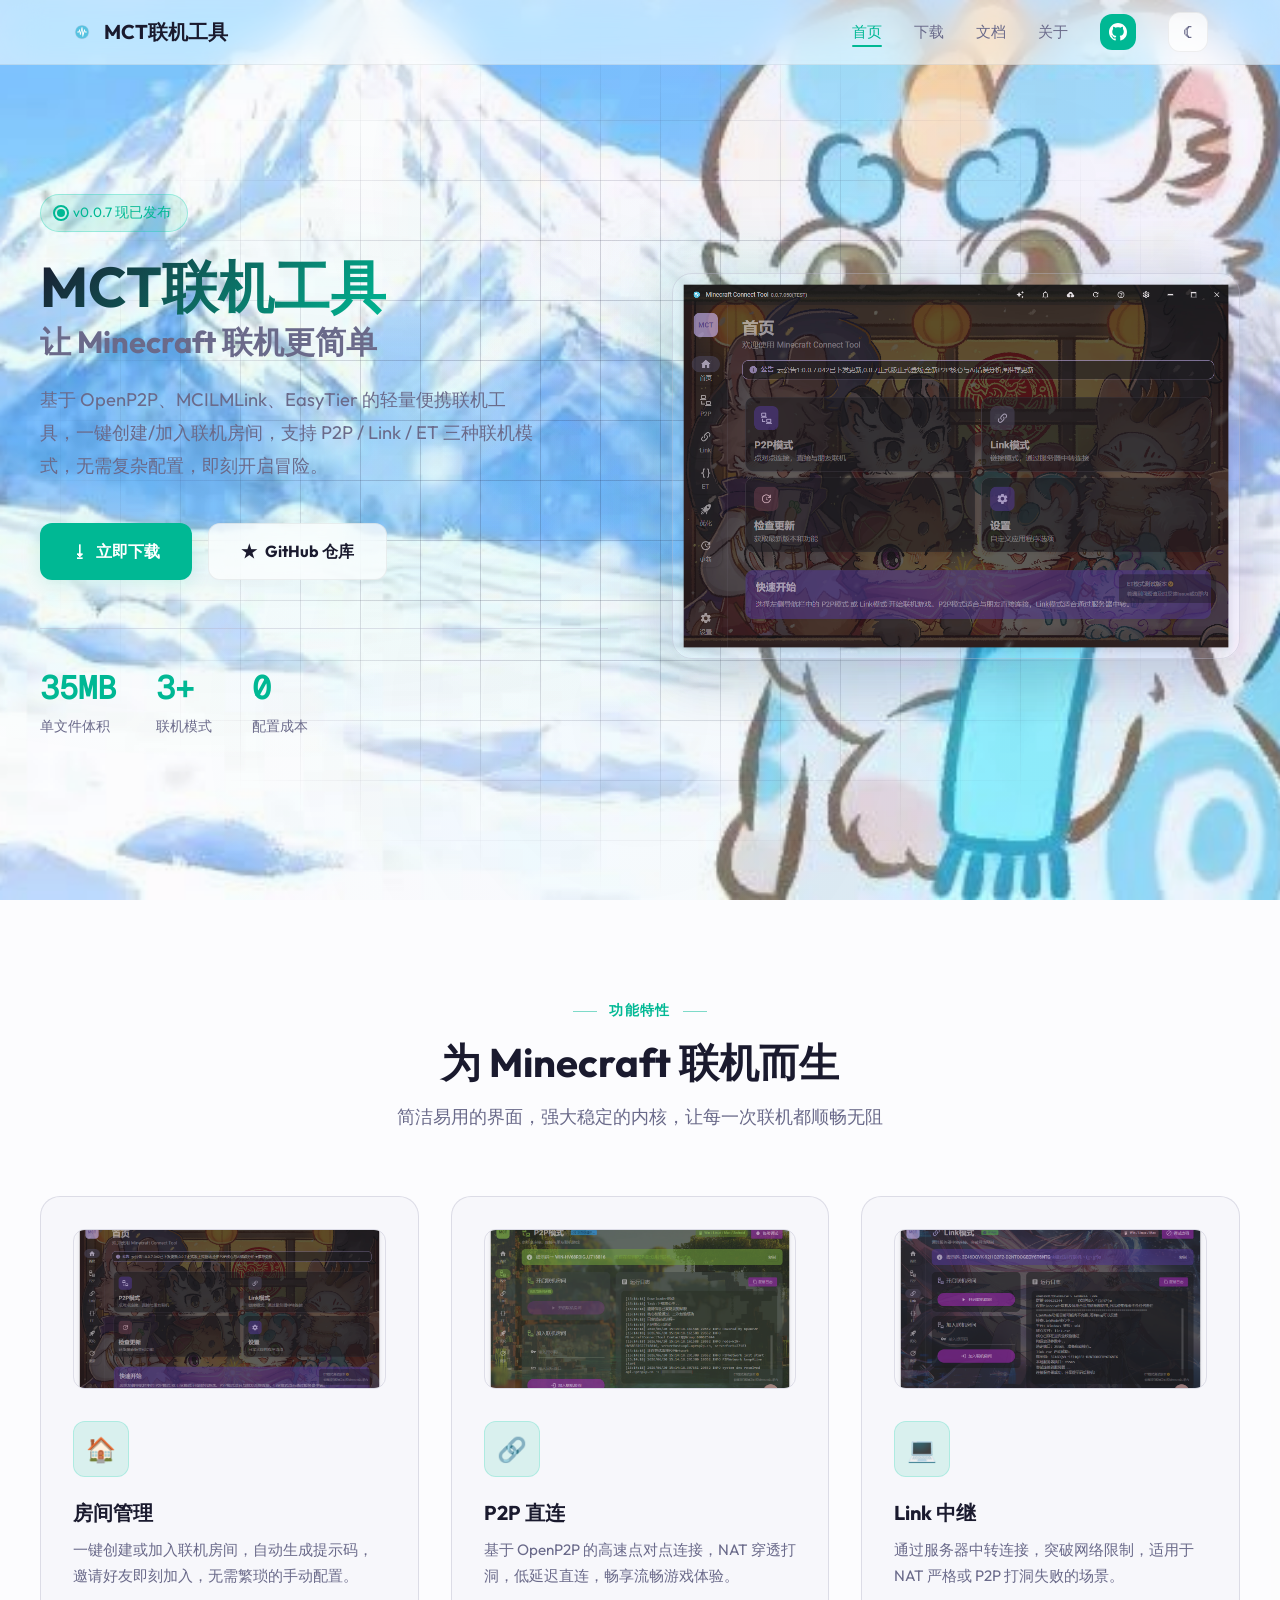
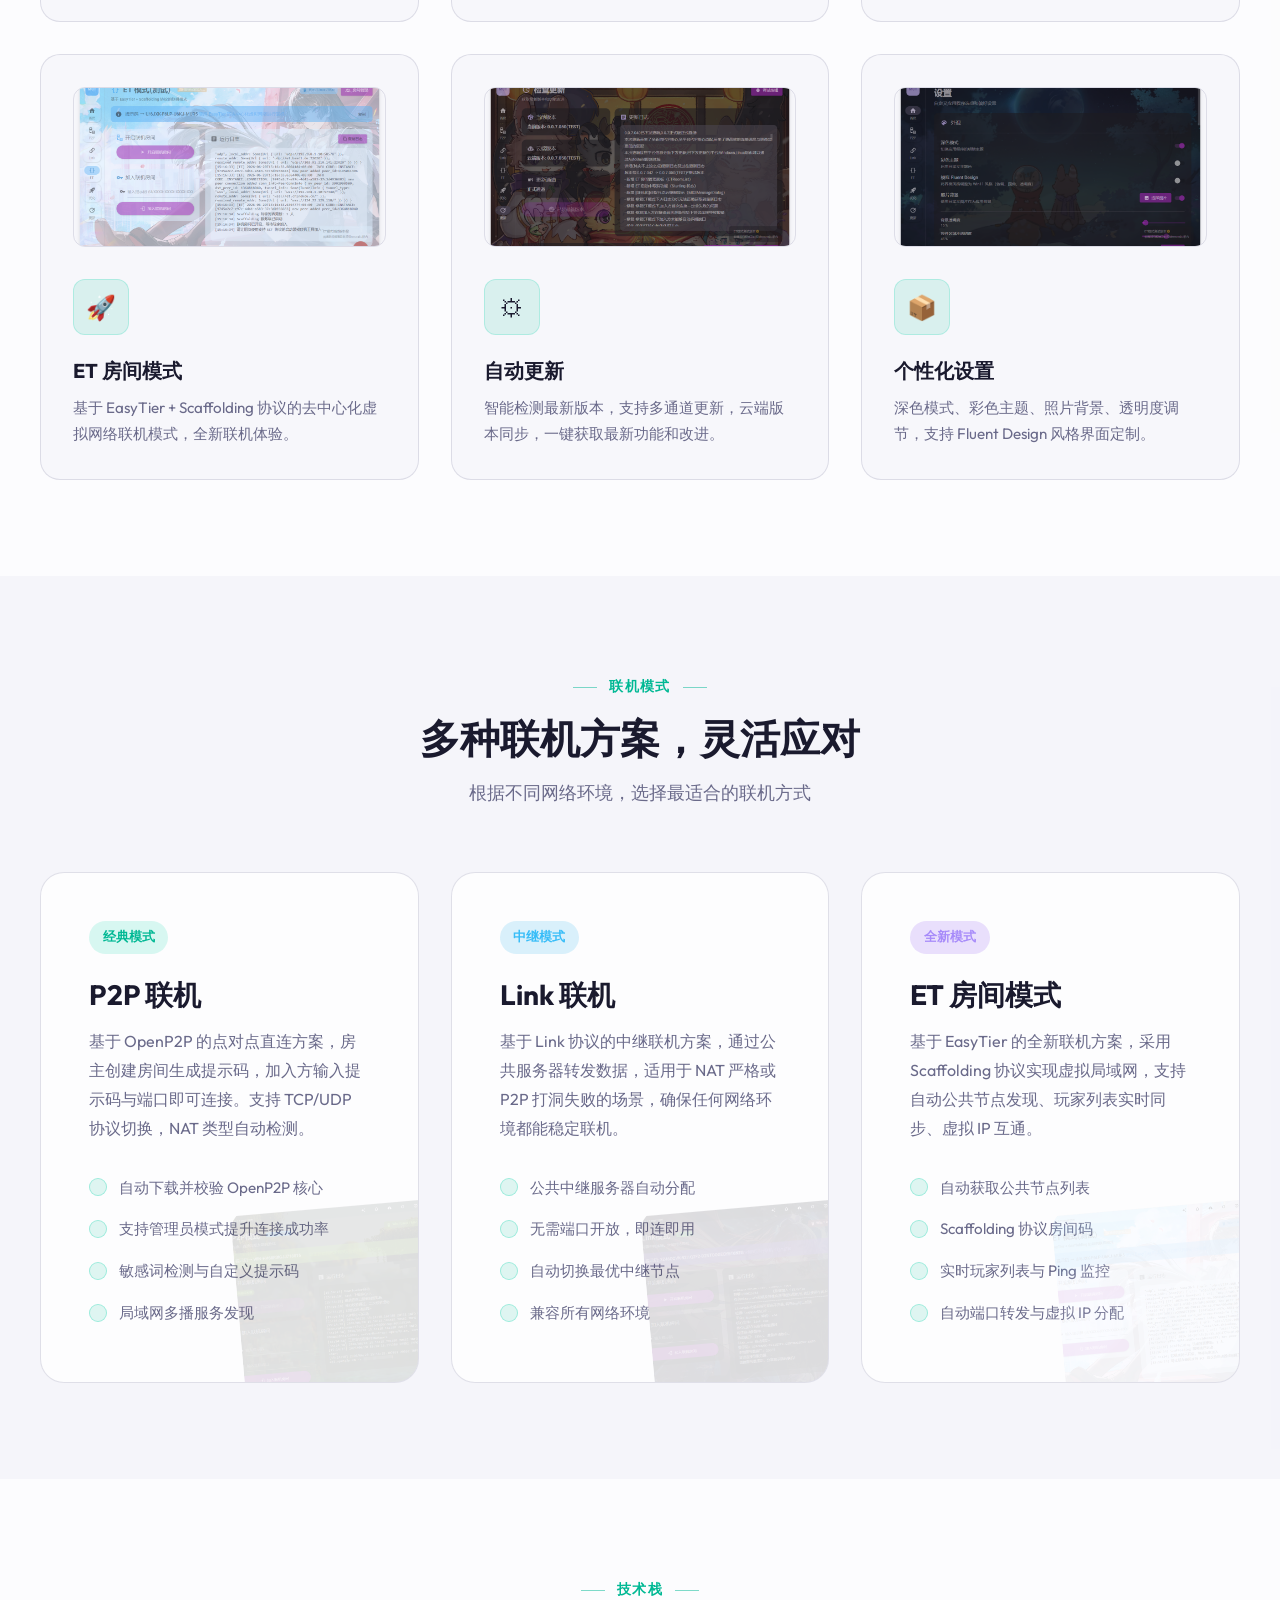
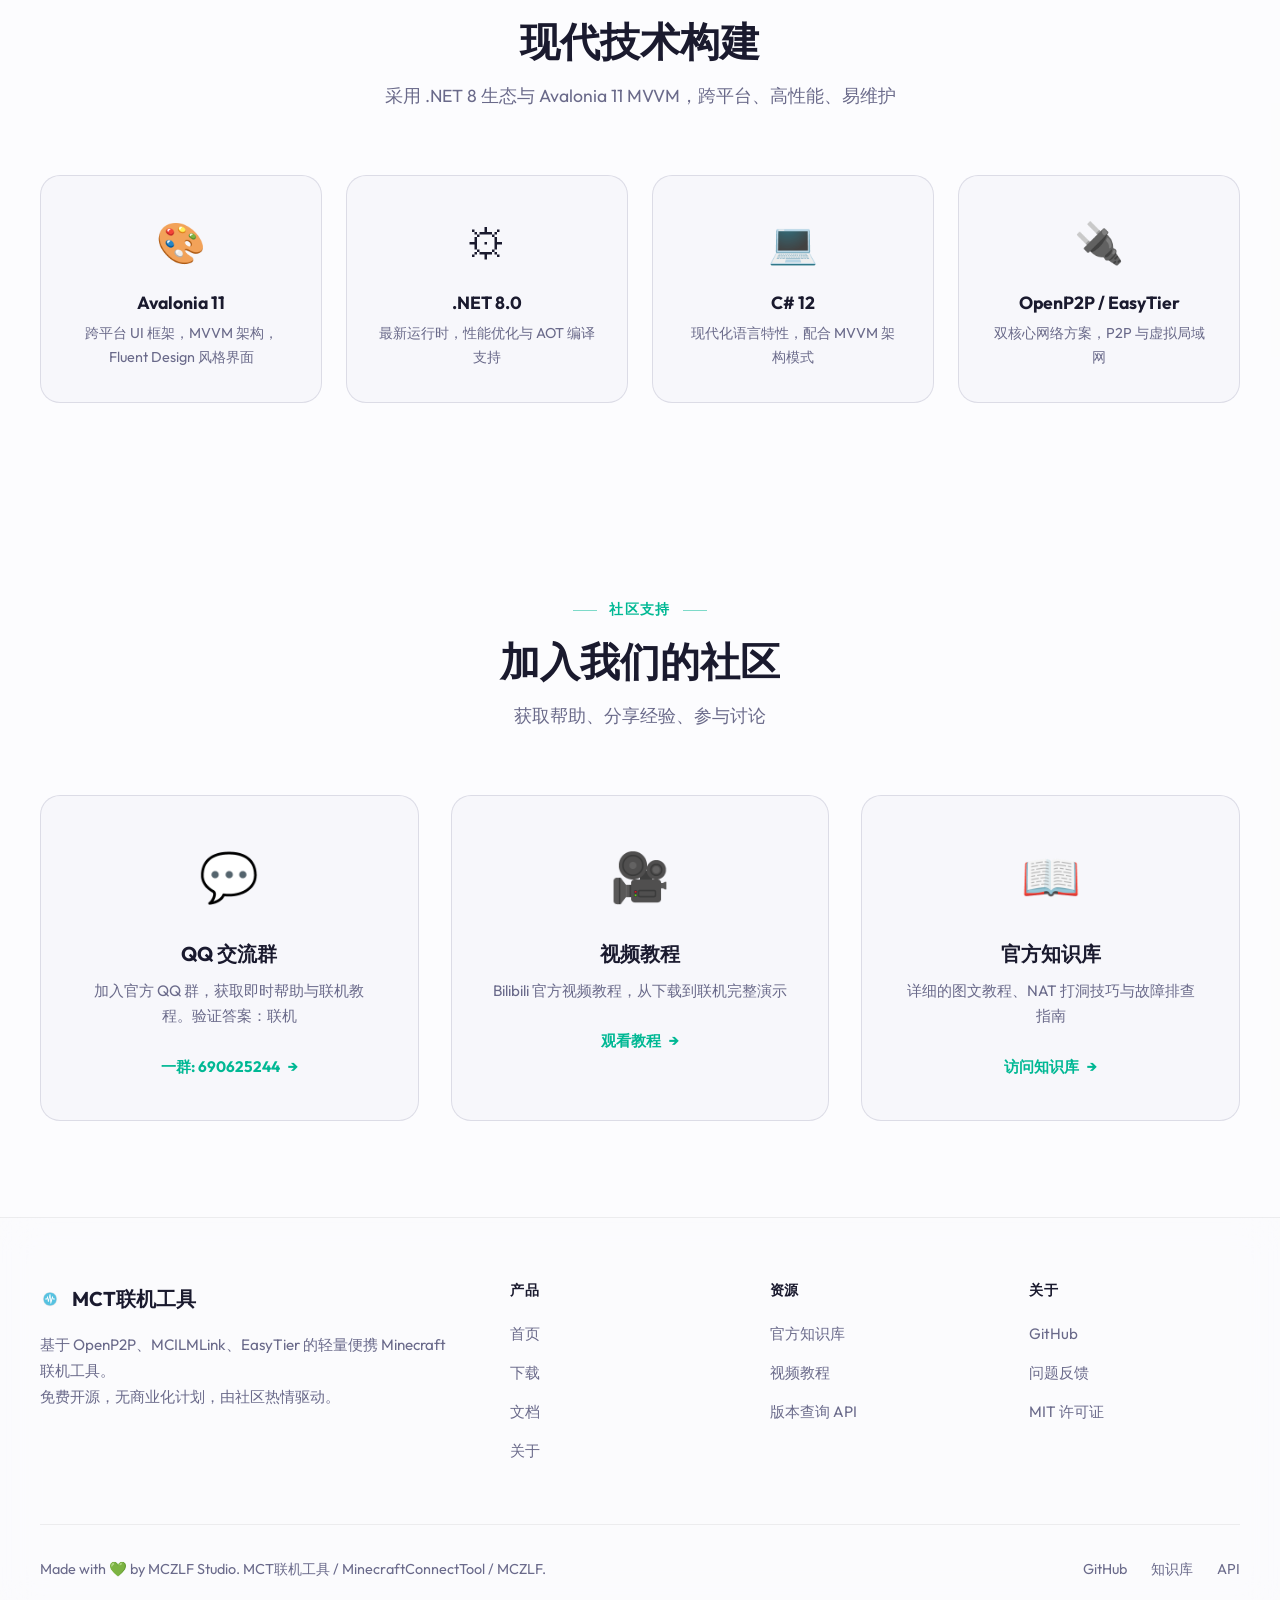
==== index.html @ 749128f2 "添加项目文件。" ====
<!-- Generated by Trae Work -->
<!DOCTYPE html>
<html lang="zh-CN">
<head>
  <style>
    /* Page load fade-in */
    html { opacity: 0; animation: pageLoad 0.5s ease forwards; }
    @keyframes pageLoad { to { opacity: 1; } }
  </style>
  <meta charset="UTF-8">
  <meta name="viewport" content="width=device-width, initial-scale=1.0">
  <title>MCT联机工具 - MinecraftConnectTool 官方下载</title>
  <meta name="description" content="MCT联机工具(MinecraftConnectTool)是一款基于OpenP2P的轻量便携Minecraft联机工具，支持P2P直连、房间管理、网络优化，让MC联机更简单。MCZLF出品。">
  <meta name="keywords" content="MCT,MCZLF,MCT联机工具,MC联机工具,我的世界联机工具,MinecraftConnectTool,Minecraft联机,MC联机,P2P联机">
  <meta name="author" content="MCZLF Studio">
  <meta property="og:title" content="MCT联机工具 - MinecraftConnectTool">
  <meta property="og:description" content="基于OpenP2P的轻量便携Minecraft联机工具，一键创建/加入联机房间">
  <meta property="og:type" content="website">
  <meta property="og:url" content="https://github.com/MCZLF/MinecraftConnectTool">
  <meta name="twitter:card" content="summary_large_image">
  <link rel="canonical" href="https://github.com/MCZLF/MinecraftConnectTool">
  <link rel="icon" type="image/x-icon" href="assets/favicon.ico">
  <link rel="stylesheet" href="css/main.css">
  <link rel="stylesheet" href="css/animations.css">
  <link rel="stylesheet" href="css/home.css">
</head>
<body>
  <div id="scroll-progress"></div>

  <!-- Navigation -->
  <nav id="navbar">
    <div class="nav-inner">
      <a href="index.html" class="logo">
        <div class="logo-icon"><img src="assets/favicon.ico" alt="MCT"></div>
        MCT联机工具
      </a>
      <ul class="nav-links">
        <li><a href="index.html" class="active">首页</a></li>
        <li><a href="download.html">下载</a></li>
        <li><a href="docs.html">文档</a></li>
        <li><a href="about.html">关于</a></li>
        <li><a href="https://github.com/MCZLF/MinecraftConnectTool" target="_blank" class="nav-cta" aria-label="GitHub" title="GitHub"><svg class="github-icon" viewBox="0 0 16 16" width="18" height="18" fill="currentColor"><path d="M8 0C3.58 0 0 3.58 0 8c0 3.54 2.29 6.53 5.47 7.59.4.07.55-.17.55-.38 0-.19-.01-.82-.01-1.49-2.01.37-2.53-.49-2.69-.94-.09-.23-.48-.94-.82-1.13-.28-.15-.68-.52-.01-.53.63-.01 1.08.58 1.23.82.72 1.21 1.87.87 2.33.66.07-.52.28-.87.51-1.07-1.78-.2-3.64-.89-3.64-3.95 0-.87.31-1.59.82-2.15-.08-.2-.36-1.02.08-2.12 0 0 .67-.21 2.2.82.64-.18 1.32-.27 2-.27s1.36.09 2 .27c1.53-1.04 2.2-.82 2.2-.82.44 1.1.16 1.92.08 2.12.51.56.82 1.27.82 2.15 0 3.07-1.87 3.75-3.65 3.95.29.25.54.73.54 1.48 0 1.07-.01 1.93-.01 2.2 0 .21.15.46.55.38A8.01 8.01 0 0 0 16 8c0-4.42-3.58-8-8-8z"/></svg></a></li>
        <li><button class="theme-toggle" id="theme-toggle" title="切换主题">&#9788;</button></li>
      </ul>
      <button class="mobile-menu-btn" aria-label="菜单">&#9776;</button>
    </div>
  </nav>

  <!-- Hero Section -->
  <section class="hero">
    <div class="hero-bg radial-glow"></div>
    <div class="hero-grid grid-bg"></div>
    <canvas id="particle-canvas"></canvas>
    <div class="hero-content">
      <div class="hero-text anim-fade-up">
        <div class="hero-badge">
          <span class="status-dot"></span>
          v0.0.7 现已发布
        </div>
        <h1>
          <span class="gradient-text">MCT联机工具</span>
          <span style="font-size: 0.55em; color: var(--muted); display: block; margin-top: 0.5rem;">让 Minecraft 联机更简单</span>
        </h1>
        <p class="subtitle">
          基于 OpenP2P、MCILMLink、EasyTier 的轻量便携联机工具，一键创建/加入联机房间，支持 P2P / Link / ET 三种联机模式，无需复杂配置，即刻开启冒险。
        </p>
        <div class="hero-btns">
          <a href="download.html" class="btn btn-primary magnetic btn-ripple">
            <span>&#11123;</span> 立即下载
          </a>
          <a href="https://github.com/MCZLF/MinecraftConnectTool" target="_blank" class="btn btn-secondary btn-ripple">
            <span>&#9733;</span> GitHub 仓库
          </a>
        </div>
        <div class="hero-stats stagger-children">
          <div class="hero-stat">
            <span class="num" data-counter="35" data-suffix="MB">0</span>
            <span class="label">单文件体积</span>
          </div>
          <div class="hero-stat">
            <span class="num" data-counter="3" data-suffix="+">0</span>
            <span class="label">联机模式</span>
          </div>
          <div class="hero-stat">
            <span class="num" data-counter="0">0</span>
            <span class="label">配置成本</span>
          </div>
        </div>
      </div>
      <div class="hero-visual anim-fade-left anim-delay-2">
        <img src="assets/homepage.png" alt="MCT联机工具 - 首页" class="float">
      </div>
    </div>
  </section>

  <!-- Features Section -->
  <section class="features" id="features">
    <div class="section-header anim-fade-up">
      <span class="tag">功能特性</span>
      <h2>为 Minecraft 联机而生</h2>
      <p>简洁易用的界面，强大稳定的内核，让每一次联机都顺畅无阻</p>
    </div>
    <div class="features-grid">
      <div class="feature-card anim-fade-up card-shine spotlight card-glow">
        <img src="assets/homepage.png" alt="房间管理" class="feature-img img-reveal">
        <div class="icon icon-spin">&#127968;</div>
        <h3>房间管理</h3>
        <p>一键创建或加入联机房间，自动生成提示码，邀请好友即刻加入，无需繁琐的手动配置。</p>
      </div>
      <div class="feature-card anim-fade-up anim-delay-1 card-shine spotlight card-glow">
        <img src="assets/p2p.png" alt="P2P联机" class="feature-img img-reveal">
        <div class="icon icon-spin">&#128279;</div>
        <h3>P2P 直连</h3>
        <p>基于 OpenP2P 的高速点对点连接，NAT 穿透打洞，低延迟直连，畅享流畅游戏体验。</p>
      </div>
      <div class="feature-card anim-fade-up anim-delay-2 card-shine spotlight card-glow">
        <img src="assets/link.png" alt="Link联机" class="feature-img img-reveal">
        <div class="icon icon-spin">&#128187;</div>
        <h3>Link 中继</h3>
        <p>通过服务器中转连接，突破网络限制，适用于 NAT 严格或 P2P 打洞失败的场景。</p>
      </div>
      <div class="feature-card anim-fade-up card-shine spotlight card-glow">
        <img src="assets/et.png" alt="ET模式" class="feature-img img-reveal">
        <div class="icon icon-spin">&#128640;</div>
        <h3>ET 房间模式</h3>
        <p>基于 EasyTier + Scaffolding 协议的去中心化虚拟网络联机模式，全新联机体验。</p>
      </div>
      <div class="feature-card anim-fade-up anim-delay-1 card-shine spotlight card-glow">
        <img src="assets/update.png" alt="检查更新" class="feature-img img-reveal">
        <div class="icon icon-spin">&#9881;</div>
        <h3>自动更新</h3>
        <p>智能检测最新版本，支持多通道更新，云端版本同步，一键获取最新功能和改进。</p>
      </div>
      <div class="feature-card anim-fade-up anim-delay-2 card-shine spotlight card-glow">
        <img src="assets/settings.png" alt="设置页面" class="feature-img img-reveal">
        <div class="icon icon-spin">&#128230;</div>
        <h3>个性化设置</h3>
        <p>深色模式、彩色主题、照片背景、透明度调节，支持 Fluent Design 风格界面定制。</p>
      </div>
    </div>
  </section>

  <!-- Modes Section -->
  <section class="modes" id="modes">
    <div class="section-header anim-fade-up">
      <span class="tag">联机模式</span>
      <h2>多种联机方案，灵活应对</h2>
      <p>根据不同网络环境，选择最适合的联机方式</p>
    </div>
    <div class="modes-grid three-col">
      <div class="mode-card p2p anim-fade-left tilt card-glow border-draw">
        <span class="mode-tag">经典模式</span>
        <h3>P2P 联机</h3>
        <p>基于 OpenP2P 的点对点直连方案，房主创建房间生成提示码，加入方输入提示码与端口即可连接。支持 TCP/UDP 协议切换，NAT 类型自动检测。</p>
        <ul class="mode-features">
          <li>自动下载并校验 OpenP2P 核心</li>
          <li>支持管理员模式提升连接成功率</li>
          <li>敏感词检测与自定义提示码</li>
          <li>局域网多播服务发现</li>
        </ul>
        <img src="assets/p2p.png" alt="P2P" class="mode-img img-zoom">
      </div>
      <div class="mode-card link anim-fade-up tilt anim-delay-1 card-glow border-draw">
        <span class="mode-tag">中继模式</span>
        <h3>Link 联机</h3>
        <p>基于 Link 协议的中继联机方案，通过公共服务器转发数据，适用于 NAT 严格或 P2P 打洞失败的场景，确保任何网络环境都能稳定联机。</p>
        <ul class="mode-features">
          <li>公共中继服务器自动分配</li>
          <li>无需端口开放，即连即用</li>
          <li>自动切换最优中继节点</li>
          <li>兼容所有网络环境</li>
        </ul>
        <img src="assets/link.png" alt="Link" class="mode-img img-zoom">
      </div>
      <div class="mode-card et anim-fade-right tilt anim-delay-2 card-glow border-draw">
        <span class="mode-tag">全新模式</span>
        <h3>ET 房间模式</h3>
        <p>基于 EasyTier 的全新联机方案，采用 Scaffolding 协议实现虚拟局域网，支持自动公共节点发现、玩家列表实时同步、虚拟 IP 互通。</p>
        <ul class="mode-features">
          <li>自动获取公共节点列表</li>
          <li>Scaffolding 协议房间码</li>
          <li>实时玩家列表与 Ping 监控</li>
          <li>自动端口转发与虚拟 IP 分配</li>
        </ul>
        <img src="assets/et.png" alt="ET" class="mode-img img-zoom">
      </div>
    </div>
  </section>

  <!-- Tech Stack Section -->
  <section class="tech" id="tech">
    <div class="section-header anim-fade-up">
      <span class="tag">技术栈</span>
      <h2>现代技术构建</h2>
      <p>采用 .NET 8 生态与 Avalonia 11 MVVM，跨平台、高性能、易维护</p>
    </div>
    <div class="tech-grid stagger-children">
      <div class="tech-item anim-scale">
        <div class="tech-icon">&#127912;</div>
        <h4>Avalonia 11</h4>
        <p>跨平台 UI 框架，MVVM 架构，Fluent Design 风格界面</p>
      </div>
      <div class="tech-item anim-scale">
        <div class="tech-icon">&#9881;</div>
        <h4>.NET 8.0</h4>
        <p>最新运行时，性能优化与 AOT 编译支持</p>
      </div>
      <div class="tech-item anim-scale">
        <div class="tech-icon">&#128187;</div>
        <h4>C# 12</h4>
        <p>现代化语言特性，配合 MVVM 架构模式</p>
      </div>
      <div class="tech-item anim-scale">
        <div class="tech-icon">&#128268;</div>
        <h4>OpenP2P / EasyTier</h4>
        <p>双核心网络方案，P2P 与虚拟局域网</p>
      </div>
    </div>
  </section>

  <!-- Community Section -->
  <section class="community" id="community">
    <div class="section-header anim-fade-up">
      <span class="tag">社区支持</span>
      <h2>加入我们的社区</h2>
      <p>获取帮助、分享经验、参与讨论</p>
    </div>
    <div class="community-grid">
      <div class="community-card anim-fade-up card-shine card-glow">
        <div class="comm-icon icon-spin">&#128172;</div>
        <h4>QQ 交流群</h4>
        <p>加入官方 QQ 群，获取即时帮助与联机教程。验证答案：联机</p>
        <a href="https://mct.mczlf.loft.games/quick-start/gethelp" target="_blank" class="comm-link link-sweep">
          一群: 690625244 <span>&#8594;</span>
        </a>
      </div>
      <div class="community-card anim-fade-up anim-delay-1 card-shine card-glow">
        <div class="comm-icon icon-spin">&#127909;</div>
        <h4>视频教程</h4>
        <p>Bilibili 官方视频教程，从下载到联机完整演示</p>
        <a href="https://www.bilibili.com/video/BV1sBXyYgE1j" target="_blank" class="comm-link link-sweep">
          观看教程 <span>&#8594;</span>
        </a>
      </div>
      <div class="community-card anim-fade-up anim-delay-2 card-shine card-glow">
        <div class="comm-icon icon-spin">&#128214;</div>
        <h4>官方知识库</h4>
        <p>详细的图文教程、NAT 打洞技巧与故障排查指南</p>
        <a href="https://mct.mczlf.loft.games" target="_blank" class="comm-link link-sweep">
          访问知识库 <span>&#8594;</span>
        </a>
      </div>
    </div>
  </section>

  <!-- Footer -->
  <footer>
    <div class="footer-inner">
      <div class="footer-top">
        <div class="footer-brand">
          <div class="logo">
            <div class="logo-icon"><img src="assets/favicon.ico" alt="MCT"></div>
            MCT联机工具
          </div>
          <p>基于 OpenP2P、MCILMLink、EasyTier 的轻量便携 Minecraft 联机工具。<br>免费开源，无商业化计划，由社区热情驱动。</p>
        </div>
        <div class="footer-col">
          <h5>产品</h5>
          <ul>
            <li><a href="index.html">首页</a></li>
            <li><a href="download.html">下载</a></li>
            <li><a href="docs.html">文档</a></li>
            <li><a href="about.html">关于</a></li>
          </ul>
        </div>
        <div class="footer-col">
          <h5>资源</h5>
          <ul>
            <li><a href="https://mct.mczlf.loft.games" target="_blank">官方知识库</a></li>
            <li><a href="https://www.bilibili.com/video/BV1sBXyYgE1j" target="_blank">视频教程</a></li>
            <li><a href="https://api.mct.mczlf.loft.games" target="_blank">版本查询 API</a></li>
          </ul>
        </div>
        <div class="footer-col">
          <h5>关于</h5>
          <ul>
            <li><a href="https://github.com/MCZLF/MinecraftConnectTool" target="_blank">GitHub</a></li>
            <li><a href="https://github.com/MCZLF/MinecraftConnectTool/issues" target="_blank">问题反馈</a></li>
            <li><a href="https://github.com/MCZLF/MinecraftConnectTool/blob/master/LICENSE" target="_blank">MIT 许可证</a></li>
          </ul>
        </div>
      </div>
      <div class="footer-bottom">
        <p>Made with &#128154; by MCZLF Studio. MCT联机工具 / MinecraftConnectTool / MCZLF.</p>
        <div class="links">
          <a href="https://github.com/MCZLF/MinecraftConnectTool" target="_blank">GitHub</a>
          <a href="https://mct.mczlf.loft.games" target="_blank">知识库</a>
          <a href="https://api.mct.mczlf.loft.games" target="_blank">API</a>
        </div>
      </div>
    </div>
  </footer>

  <script src="js/main.js"></script>
</body>
</html>
---- css/main.css ----
/* ========== MCT Website - Main Stylesheet ========== */

/* ===== Font Faces ===== */
@font-face {
  font-family: 'Outfit';
  src: url('../_shared/fonts/Outfit-Regular.ttf') format('truetype');
  font-weight: 400;
  font-display: swap;
}
@font-face {
  font-family: 'Outfit';
  src: url('../_shared/fonts/Outfit-Bold.ttf') format('truetype');
  font-weight: 700;
  font-display: swap;
}
@font-face {
  font-family: 'GeistMono';
  src: url('../_shared/fonts/GeistMono-Regular.ttf') format('truetype');
  font-weight: 400;
  font-display: swap;
}

/* ===== CSS Variables - Dark (Default) ===== */
:root {
  --bg: rgba(10, 10, 18, 0.75);
  --bg-solid: #0a0a12;
  --bg2: rgba(18, 18, 31, 0.7);
  --bg2-solid: #12121f;
  --bg3: rgba(26, 26, 46, 0.65);
  --bg3-solid: #1a1a2e;
  --bg-glass: rgba(18, 18, 31, 0.55);
  --ink: #f0f0f5;
  --ink-dim: #c0c0d0;
  --muted: #a0a0b8;
  --rule: rgba(42, 42, 74, 0.5);
  --rule-light: rgba(58, 58, 90, 0.6);
  --accent: #00d4aa;
  --accent2: #7c3aed;
  --accent3: #0ea5e9;
  --accent-glow: rgba(0, 212, 170, 0.15);
  --accent-glow-strong: rgba(0, 212, 170, 0.3);
  --danger: #ef4444;
  --warning: #f59e0b;
  --font: 'Outfit', -apple-system, BlinkMacSystemFont, 'Segoe UI', sans-serif;
  --font-mono: 'GeistMono', 'JetBrains Mono', 'Fira Code', monospace;
  --max: 1200px;
  --radius-sm: 8px;
  --radius-md: 12px;
  --radius-lg: 20px;
  --radius-xl: 24px;
  --shadow-sm: 0 2px 8px rgba(0,0,0,0.2);
  --shadow-md: 0 8px 24px rgba(0,0,0,0.3);
  --shadow-lg: 0 20px 60px rgba(0,0,0,0.4);
  --shadow-glow: 0 4px 20px rgba(0, 212, 170, 0.2);
  --transition-fast: 0.15s ease;
  --transition-normal: 0.3s ease;
  --transition-slow: 0.5s ease;
  --glass-blur: blur(20px) saturate(1.3);
  --glass-border: 1px solid rgba(255,255,255,0.08);
}

/* ===== Light Theme ===== */
[data-theme="light"] {
  --bg: rgba(245, 245, 250, 0.75);
  --bg-solid: #f5f5fa;
  --bg2: rgba(255, 255, 255, 0.7);
  --bg2-solid: #ffffff;
  --bg3: rgba(235, 235, 245, 0.65);
  --bg3-solid: #ebebf5;
  --bg-glass: rgba(255, 255, 255, 0.55);
  --ink: #1a1a2e;
  --ink-dim: #2a2a4a;
  --muted: #6a6a8a;
  --rule: rgba(180, 180, 200, 0.4);
  --rule-light: rgba(160, 160, 190, 0.5);
  --accent: #00b894;
  --accent2: #6c5ce7;
  --accent3: #0984e3;
  --accent-glow: rgba(0, 184, 148, 0.12);
  --accent-glow-strong: rgba(0, 184, 148, 0.25);
  --shadow-sm: 0 2px 8px rgba(0,0,0,0.08);
  --shadow-md: 0 8px 24px rgba(0,0,0,0.1);
  --shadow-lg: 0 20px 60px rgba(0,0,0,0.12);
  --shadow-glow: 0 4px 20px rgba(0, 184, 148, 0.15);
  --glass-border: 1px solid rgba(0,0,0,0.06);
}

/* ===== Reset & Base ===== */
*, *::before, *::after { 
  box-sizing: border-box; 
  margin: 0; 
  padding: 0; 
}

html { 
  font-size: 16px; 
  scroll-behavior: smooth; 
  -webkit-font-smoothing: antialiased;
  -moz-osx-font-smoothing: grayscale;
}

body {
  font-family: var(--font);
  color: var(--ink);
  background: var(--bg-solid);
  line-height: 1.7;
  overflow-x: hidden;
  min-height: 100vh;
  transition: color var(--transition-normal), background-color var(--transition-normal);
}

/* Global Background Image - full visible with glass overlay */
body::before {
  content: '';
  position: fixed;
  inset: 0;
  background: var(--bg-image, url('../assets/background.jpg')) center center / cover no-repeat;
  z-index: -2;
}

/* Global overlay - glassmorphism tint only, let background show through */
body::after {
  content: '';
  position: fixed;
  inset: 0;
  background: var(--bg-solid);
  z-index: -1;
  opacity: 0.25;
  transition: background-color var(--transition-normal), opacity var(--transition-normal);
}

[data-theme="light"] body::after {
  opacity: 0.18;
}

::selection {
  background: var(--accent-glow-strong);
  color: var(--accent);
}

/* ===== Scrollbar ===== */
::-webkit-scrollbar { width: 8px; }
::-webkit-scrollbar-track { background: var(--bg-solid); }
::-webkit-scrollbar-thumb { 
  background: var(--rule-light); 
  border-radius: 4px; 
}
::-webkit-scrollbar-thumb:hover { background: var(--accent); }

/* ===== Typography ===== */
h1, h2, h3, h4, h5, h6 {
  font-weight: 700;
  line-height: 1.2;
  color: var(--ink);
}

a {
  color: var(--accent);
  text-decoration: none;
  transition: color var(--transition-fast);
}

a:hover { 
  color: var(--accent3); 
}

code {
  font-family: var(--font-mono);
  background: var(--bg3);
  padding: 0.15rem 0.4rem;
  border-radius: var(--radius-sm);
  font-size: 0.9em;
  color: var(--accent);
}

/* ===== Buttons ===== */
.btn {
  display: inline-flex;
  align-items: center;
  justify-content: center;
  gap: 0.5rem;
  padding: 0.875rem 2rem;
  border-radius: var(--radius-md);
  font-weight: 600;
  font-size: 1rem;
  text-decoration: none;
  transition: all var(--transition-normal);
  cursor: pointer;
  border: none;
  font-family: var(--font);
}

.btn-primary {
  background: linear-gradient(135deg, var(--accent), #00b894);
  color: #fff !important;
  box-shadow: var(--shadow-glow);
}

.btn-primary:hover {
  transform: translateY(-2px);
  box-shadow: 0 8px 30px rgba(0, 212, 170, 0.4);
  filter: brightness(1.1);
}

.btn-secondary {
  background: var(--bg2);
  color: var(--ink);
  border: var(--glass-border);
  backdrop-filter: var(--glass-blur);
  -webkit-backdrop-filter: var(--glass-blur);
}

.btn-secondary:hover {
  border-color: var(--accent);
  color: var(--accent);
  background: var(--accent-glow);
  transform: translateY(-2px);
}

.btn-ghost {
  background: transparent;
  color: var(--muted);
  border: 1px solid transparent;
}

.btn-ghost:hover {
  color: var(--ink);
  background: rgba(255,255,255,0.05);
}

.btn-sm {
  padding: 0.5rem 1.25rem;
  font-size: 0.9rem;
}

.btn-lg {
  padding: 1rem 2.5rem;
  font-size: 1.1rem;
}

/* ===== Navigation - Glassmorphism ===== */
nav {
  position: fixed;
  top: 0; left: 0; right: 0;
  z-index: 1000;
  background: var(--bg-glass);
  backdrop-filter: var(--glass-blur);
  -webkit-backdrop-filter: var(--glass-blur);
  border-bottom: var(--glass-border);
  transition: all var(--transition-normal);
}

nav.scrolled {
  background: var(--bg);
  box-shadow: var(--shadow-md);
}

nav .nav-inner {
  max-width: var(--max);
  margin: 0 auto;
  padding: 0 2rem;
  display: flex;
  align-items: center;
  justify-content: space-between;
  height: 64px;
}

nav .logo {
  display: flex;
  align-items: center;
  gap: 0.75rem;
  font-weight: 700;
  font-size: 1.25rem;
  color: var(--ink);
  text-decoration: none;
  transition: transform var(--transition-fast);
}

nav .logo:hover { 
  transform: scale(1.02); 
}

nav .logo-icon {
  width: 1.25rem;
  height: 1.25rem;
  display: flex;
  align-items: center;
  justify-content: center;
  overflow: hidden;
  background: none;
  border-radius: 0;
  box-shadow: none;
}

nav .logo-icon img {
  width: 1.25rem;
  height: 1.25rem;
  object-fit: contain;
}

nav .nav-links {
  display: flex;
  gap: 2rem;
  list-style: none;
  align-items: center;
}

nav .nav-links a {
  color: var(--muted);
  text-decoration: none;
  font-size: 0.95rem;
  font-weight: 500;
  transition: color var(--transition-fast);
  position: relative;
  padding: 0.25rem 0;
}

nav .nav-links a:hover, 
nav .nav-links a.active { 
  color: var(--accent); 
}

nav .nav-links a::after {
  content: '';
  position: absolute;
  bottom: -2px; left: 50%;
  width: 0; height: 2px;
  background: var(--accent);
  transition: all var(--transition-normal);
  transform: translateX(-50%);
  border-radius: 1px;
}

nav .nav-links a:hover::after,
nav .nav-links a.active::after { 
  width: 100%; 
}

nav .nav-cta {
  background: linear-gradient(135deg, var(--accent), #00b894);
  color: #fff !important;
  padding: 0.5rem;
  border-radius: var(--radius-md);
  font-weight: 600;
  transition: all var(--transition-normal);
  display: inline-flex;
  align-items: center;
  justify-content: center;
  width: 36px;
  height: 36px;
}

nav .nav-cta:hover {
  transform: translateY(-1px);
  box-shadow: var(--shadow-glow);
}

nav .nav-cta::after { 
  display: none !important; 
}

nav .nav-cta .github-icon {
  display: block;
}

/* Theme Toggle Button */
.theme-toggle {
  background: var(--bg2);
  border: var(--glass-border);
  border-radius: var(--radius-md);
  width: 40px;
  height: 40px;
  display: flex;
  align-items: center;
  justify-content: center;
  cursor: pointer;
  color: var(--muted);
  font-size: 1.2rem;
  transition: all var(--transition-fast);
  backdrop-filter: var(--glass-blur);
  -webkit-backdrop-filter: var(--glass-blur);
}

.theme-toggle:hover {
  color: var(--accent);
  border-color: var(--accent);
}

.mobile-menu-btn {
  display: none;
  background: none;
  border: none;
  color: var(--ink);
  font-size: 1.5rem;
  cursor: pointer;
  padding: 0.5rem;
  border-radius: var(--radius-sm);
  transition: background var(--transition-fast);
}

.mobile-menu-btn:hover {
  background: rgba(255,255,255,0.05);
}

/* ===== Section Common ===== */
section {
  padding: 6rem 2rem;
  position: relative;
}

.section-header {
  text-align: center;
  max-width: 600px;
  margin: 0 auto 4rem;
}

.section-header .tag {
  display: inline-block;
  color: var(--accent);
  font-size: 0.85rem;
  font-weight: 600;
  text-transform: uppercase;
  letter-spacing: 0.1em;
  margin-bottom: 1rem;
  position: relative;
}

.section-header .tag::before,
.section-header .tag::after {
  content: '';
  display: inline-block;
  width: 24px;
  height: 1px;
  background: var(--accent);
  vertical-align: middle;
  margin: 0 0.75rem;
  opacity: 0.5;
}

.section-header h2 {
  font-size: 2.5rem;
  margin-bottom: 1rem;
}

.section-header p {
  color: var(--muted);
  font-size: 1.1rem;
}

/* ===== Footer ===== */
footer {
  background: var(--bg-glass);
  backdrop-filter: var(--glass-blur);
  -webkit-backdrop-filter: var(--glass-blur);
  border-top: var(--glass-border);
  padding: 4rem 2rem 2rem;
}

.footer-inner {
  max-width: var(--max);
  margin: 0 auto;
}

.footer-top {
  display: grid;
  grid-template-columns: 2fr 1fr 1fr 1fr;
  gap: 3rem;
  margin-bottom: 3rem;
}

.footer-brand .logo {
  display: flex;
  align-items: center;
  gap: 0.75rem;
  font-weight: 700;
  font-size: 1.25rem;
  margin-bottom: 1rem;
  color: var(--ink);
}

.footer-brand .logo-icon {
  width: 1.25rem;
  height: 1.25rem;
  display: flex;
  align-items: center;
  justify-content: center;
  overflow: hidden;
  background: none;
  border-radius: 0;
}

.footer-brand .logo-icon img {
  width: 1.25rem;
  height: 1.25rem;
  object-fit: contain;
}

.footer-brand p {
  color: var(--muted);
  font-size: 0.95rem;
  line-height: 1.7;
}

.footer-col h5 {
  font-size: 0.9rem;
  font-weight: 600;
  text-transform: uppercase;
  letter-spacing: 0.05em;
  margin-bottom: 1.25rem;
  color: var(--ink);
}

.footer-col ul {
  list-style: none;
}

.footer-col li {
  margin-bottom: 0.75rem;
}

.footer-col a {
  color: var(--muted);
  text-decoration: none;
  font-size: 0.95rem;
  transition: color var(--transition-fast);
}

.footer-col a:hover { 
  color: var(--accent); 
}

.footer-bottom {
  border-top: var(--glass-border);
  padding-top: 2rem;
  display: flex;
  justify-content: space-between;
  align-items: center;
  flex-wrap: wrap;
  gap: 1rem;
}

.footer-bottom p {
  color: var(--muted);
  font-size: 0.9rem;
}

.footer-bottom .links {
  display: flex;
  gap: 1.5rem;
}

.footer-bottom a {
  color: var(--muted);
  text-decoration: none;
  font-size: 0.9rem;
  transition: color var(--transition-fast);
}

.footer-bottom a:hover { 
  color: var(--accent); 
}

/* ===== Page Hero (sub-pages) ===== */
.page-hero {
  min-height: 50vh;
  display: flex;
  align-items: center;
  justify-content: center;
  padding: 8rem 2rem 4rem;
  position: relative;
  overflow: hidden;
}

.page-hero-content {
  position: relative;
  z-index: 2;
  text-align: center;
  max-width: 800px;
}

.page-hero h1 {
  font-size: 3rem;
  margin-bottom: 1rem;
  background: linear-gradient(135deg, var(--ink) 0%, var(--accent) 100%);
  -webkit-background-clip: text;
  -webkit-text-fill-color: transparent;
  background-clip: text;
}

.page-hero p {
  color: var(--muted);
  font-size: 1.2rem;
  line-height: 1.8;
}

/* ===== Breadcrumb ===== */
.breadcrumb {
  max-width: var(--max);
  margin: 0 auto;
  padding: 1.5rem 2rem;
  display: flex;
  align-items: center;
  gap: 0.5rem;
  color: var(--muted);
  font-size: 0.9rem;
}

.breadcrumb a {
  color: var(--muted);
  transition: color var(--transition-fast);
}

.breadcrumb a:hover {
  color: var(--accent);
}

.breadcrumb .sep {
  opacity: 0.5;
}

.breadcrumb .current {
  color: var(--ink);
}

/* ===== Card Components ===== */
.card {
  background: var(--bg2);
  border: var(--glass-border);
  border-radius: var(--radius-lg);
  padding: 2rem;
  transition: all var(--transition-normal);
  backdrop-filter: var(--glass-blur);
  -webkit-backdrop-filter: var(--glass-blur);
}

.card:hover {
  border-color: rgba(0, 212, 170, 0.3);
  box-shadow: var(--shadow-lg);
  transform: translateY(-4px);
}

.card-icon {
  width: 56px; height: 56px;
  background: var(--accent-glow);
  border-radius: var(--radius-md);
  display: flex;
  align-items: center;
  justify-content: center;
  font-size: 1.5rem;
  margin-bottom: 1.5rem;
  border: 1px solid rgba(0, 212, 170, 0.2);
}

/* ===== Responsive ===== */
@media (max-width: 1024px) {
  .footer-top { 
    grid-template-columns: 1fr 1fr; 
  }
  .page-hero h1 { 
    font-size: 2.5rem; 
  }
}

@media (max-width: 768px) {
  nav .nav-links { 
    display: none; 
    position: absolute;
    top: 64px; left: 0; right: 0;
    flex-direction: column;
    background: var(--bg-glass);
    backdrop-filter: var(--glass-blur);
    -webkit-backdrop-filter: var(--glass-blur);
    padding: 1rem 2rem;
    border-bottom: var(--glass-border);
    gap: 0;
  }
  
  nav .nav-links.active {
    display: flex;
  }
  
  nav .nav-links li {
    width: 100%;
  }
  
  nav .nav-links a {
    display: block;
    padding: 0.75rem 0;
    border-bottom: var(--glass-border);
  }
  
  nav .nav-links a::after { 
    display: none; 
  }
  
  .mobile-menu-btn { 
    display: block; 
  }
  
  .section-header h2 { 
    font-size: 2rem; 
  }
  
  .page-hero h1 { 
    font-size: 2rem; 
  }
  
  .page-hero { 
    min-height: 40vh; 
    padding-top: 6rem; 
  }
  
  .footer-top { 
    grid-template-columns: 1fr; 
    gap: 2rem; 
  }
  
  .footer-bottom { 
    flex-direction: column; 
    text-align: center; 
  }
  
  section { 
    padding: 4rem 1.5rem; 
  }
}
---- css/animations.css ----
/* ========== MCT Website - Animations & Effects ========== */

/* ===== Keyframes ===== */
@keyframes fadeInUp {
  from {
    opacity: 0;
    transform: translateY(40px);
  }
  to {
    opacity: 1;
    transform: translateY(0);
  }
}

@keyframes fadeInDown {
  from {
    opacity: 0;
    transform: translateY(-30px);
  }
  to {
    opacity: 1;
    transform: translateY(0);
  }
}

@keyframes fadeInLeft {
  from {
    opacity: 0;
    transform: translateX(-40px);
  }
  to {
    opacity: 1;
    transform: translateX(0);
  }
}

@keyframes fadeInRight {
  from {
    opacity: 0;
    transform: translateX(40px);
  }
  to {
    opacity: 1;
    transform: translateX(0);
  }
}

@keyframes scaleIn {
  from {
    opacity: 0;
    transform: scale(0.8);
  }
  to {
    opacity: 1;
    transform: scale(1);
  }
}

@keyframes float {
  0%, 100% {
    transform: translateY(0);
  }
  50% {
    transform: translateY(-15px);
  }
}

@keyframes pulse {
  0%, 100% {
    opacity: 1;
    transform: scale(1);
  }
  50% {
    opacity: 0.6;
    transform: scale(1.1);
  }
}

@keyframes pulse-ring {
  0% {
    transform: scale(0.8);
    opacity: 1;
  }
  100% {
    transform: scale(2);
    opacity: 0;
  }
}

@keyframes shimmer {
  0% {
    background-position: -200% 0;
  }
  100% {
    background-position: 200% 0;
  }
}

@keyframes rotate {
  from {
    transform: rotate(0deg);
  }
  to {
    transform: rotate(360deg);
  }
}

@keyframes bounce {
  0%, 100% {
    transform: translateY(0);
  }
  50% {
    transform: translateY(-10px);
  }
}

@keyframes typing {
  from { width: 0; }
  to { width: 100%; }
}

@keyframes blink {
  50% { border-color: transparent; }
}

@keyframes gradient-shift {
  0% { background-position: 0% 50%; }
  50% { background-position: 100% 50%; }
  100% { background-position: 0% 50%; }
}

@keyframes glow-pulse {
  0%, 100% {
    box-shadow: 0 0 20px rgba(0, 212, 170, 0.2);
  }
  50% {
    box-shadow: 0 0 40px rgba(0, 212, 170, 0.4);
  }
}

@keyframes slideIn {
  from {
    opacity: 0;
    transform: translateX(-20px);
  }
  to {
    opacity: 1;
    transform: translateX(0);
  }
}

/* ===== Scroll Animation Classes ===== */
.anim-fade-up {
  opacity: 0;
  transform: translateY(40px);
  transition: opacity 0.7s cubic-bezier(0.16, 1, 0.3, 1),
              transform 0.7s cubic-bezier(0.16, 1, 0.3, 1);
}

.anim-fade-up.visible {
  opacity: 1;
  transform: translateY(0);
}

.anim-fade-left {
  opacity: 0;
  transform: translateX(-40px);
  transition: opacity 0.7s cubic-bezier(0.16, 1, 0.3, 1),
              transform 0.7s cubic-bezier(0.16, 1, 0.3, 1);
}

.anim-fade-left.visible {
  opacity: 1;
  transform: translateX(0);
}

.anim-fade-right {
  opacity: 0;
  transform: translateX(40px);
  transition: opacity 0.7s cubic-bezier(0.16, 1, 0.3, 1),
              transform 0.7s cubic-bezier(0.16, 1, 0.3, 1);
}

.anim-fade-right.visible {
  opacity: 1;
  transform: translateX(0);
}

.anim-scale {
  opacity: 0;
  transform: scale(0.85);
  transition: opacity 0.6s cubic-bezier(0.16, 1, 0.3, 1),
              transform 0.6s cubic-bezier(0.16, 1, 0.3, 1);
}

.anim-scale.visible {
  opacity: 1;
  transform: scale(1);
}

.anim-delay-1 { transition-delay: 0.1s; }
.anim-delay-2 { transition-delay: 0.2s; }
.anim-delay-3 { transition-delay: 0.3s; }
.anim-delay-4 { transition-delay: 0.4s; }
.anim-delay-5 { transition-delay: 0.5s; }
.anim-delay-6 { transition-delay: 0.6s; }

/* ===== Stagger Children ===== */
.stagger-children > * {
  opacity: 0;
  transform: translateY(30px);
  transition: opacity 0.5s ease, transform 0.5s ease;
}

.stagger-children.visible > *:nth-child(1) { opacity: 1; transform: translateY(0); transition-delay: 0s; }
.stagger-children.visible > *:nth-child(2) { opacity: 1; transform: translateY(0); transition-delay: 0.1s; }
.stagger-children.visible > *:nth-child(3) { opacity: 1; transform: translateY(0); transition-delay: 0.2s; }
.stagger-children.visible > *:nth-child(4) { opacity: 1; transform: translateY(0); transition-delay: 0.3s; }
.stagger-children.visible > *:nth-child(5) { opacity: 1; transform: translateY(0); transition-delay: 0.4s; }
.stagger-children.visible > *:nth-child(6) { opacity: 1; transform: translateY(0); transition-delay: 0.5s; }

/* ===== Floating Animation ===== */
.float {
  animation: float 4s ease-in-out infinite;
}

.float-delay-1 { animation-delay: 0.5s; }
.float-delay-2 { animation-delay: 1s; }
.float-delay-3 { animation-delay: 1.5s; }

/* ===== Glow Effects ===== */
.glow {
  animation: glow-pulse 3s ease-in-out infinite;
}

.glow-text {
  text-shadow: 0 0 20px rgba(0, 212, 170, 0.3);
}

.glow-border {
  position: relative;
}

.glow-border::before {
  content: '';
  position: absolute;
  inset: -2px;
  border-radius: inherit;
  background: linear-gradient(135deg, var(--accent), var(--accent2), var(--accent3));
  z-index: -1;
  opacity: 0;
  transition: opacity 0.3s;
  filter: blur(8px);
}

.glow-border:hover::before {
  opacity: 0.5;
}

/* ===== Gradient Text ===== */
.gradient-text {
  background: linear-gradient(135deg, var(--ink) 0%, var(--accent) 50%, var(--accent3) 100%);
  background-size: 200% 200%;
  -webkit-background-clip: text;
  -webkit-text-fill-color: transparent;
  background-clip: text;
  animation: gradient-shift 4s ease infinite;
}

/* ===== Shimmer Effect ===== */
.shimmer {
  background: linear-gradient(
    90deg,
    var(--bg2) 25%,
    var(--bg3) 50%,
    var(--bg2) 75%
  );
  background-size: 200% 100%;
  animation: shimmer 2s infinite;
}

/* ===== Particle Canvas ===== */
#particle-canvas {
  position: absolute;
  top: 0;
  left: 0;
  width: 100%;
  height: 100%;
  pointer-events: none;
  z-index: 1;
}

/* ===== Grid Background ===== */
.grid-bg {
  position: absolute;
  inset: 0;
  background-image:
    linear-gradient(rgba(42, 42, 74, 0.2) 1px, transparent 1px),
    linear-gradient(90deg, rgba(42, 42, 74, 0.2) 1px, transparent 1px);
  background-size: 60px 60px;
  mask-image: radial-gradient(ellipse at center, black 30%, transparent 70%);
  -webkit-mask-image: radial-gradient(ellipse at center, black 30%, transparent 70%);
}

/* ===== Radial Glow Background ===== */
.radial-glow {
  position: absolute;
  inset: 0;
  background:
    radial-gradient(ellipse at 20% 50%, rgba(0, 212, 170, 0.06) 0%, transparent 50%),
    radial-gradient(ellipse at 80% 20%, rgba(124, 58, 237, 0.06) 0%, transparent 50%),
    radial-gradient(ellipse at 50% 80%, rgba(14, 165, 233, 0.04) 0%, transparent 50%);
  pointer-events: none;
}

/* ===== Spotlight Effect ===== */
.spotlight {
  position: relative;
  overflow: hidden;
}

.spotlight::before {
  content: '';
  position: absolute;
  top: var(--mouse-y, 50%);
  left: var(--mouse-x, 50%);
  width: 400px;
  height: 400px;
  background: radial-gradient(circle, rgba(0, 212, 170, 0.08) 0%, transparent 70%);
  transform: translate(-50%, -50%);
  pointer-events: none;
  opacity: 0;
  transition: opacity 0.3s;
}

.spotlight:hover::before {
  opacity: 1;
}

/* ===== Counter Animation ===== */
.counter {
  font-family: var(--font-mono);
  font-variant-numeric: tabular-nums;
}

/* ===== Progress Bar Animation ===== */
.progress-bar {
  height: 4px;
  background: var(--rule);
  border-radius: 2px;
  overflow: hidden;
}

.progress-bar-fill {
  height: 100%;
  background: linear-gradient(90deg, var(--accent), var(--accent3));
  border-radius: 2px;
  transition: width 1s cubic-bezier(0.16, 1, 0.3, 1);
  width: 0;
}

.progress-bar-fill.visible {
  width: var(--progress, 100%);
}

/* ===== Typing Effect ===== */
.typing {
  overflow: hidden;
  white-space: nowrap;
  border-right: 2px solid var(--accent);
  animation: typing 3s steps(40, end), blink 0.75s step-end infinite;
}

/* ===== Tilt Effect ===== */
.tilt {
  transform-style: preserve-3d;
  transition: transform 0.3s ease;
}

/* ===== Magnetic Button ===== */
.magnetic {
  transition: transform 0.2s ease;
}

/* ===== Loading Spinner ===== */
.spinner {
  width: 40px;
  height: 40px;
  border: 3px solid var(--rule);
  border-top-color: var(--accent);
  border-radius: 50%;
  animation: rotate 0.8s linear infinite;
}

/* ===== Skeleton Loading ===== */
.skeleton {
  background: linear-gradient(
    90deg,
    var(--bg2) 25%,
    var(--bg3) 50%,
    var(--bg2) 75%
  );
  background-size: 200% 100%;
  animation: shimmer 1.5s infinite;
  border-radius: var(--radius-sm);
}

/* ===== Parallax Layer ===== */
.parallax {
  will-change: transform;
}

/* ===== Reveal Mask ===== */
.reveal-mask {
  position: relative;
  overflow: hidden;
}

.reveal-mask::after {
  content: '';
  position: absolute;
  top: 0;
  left: 0;
  width: 100%;
  height: 100%;
  background: var(--bg);
  transform: translateX(0);
  transition: transform 0.8s cubic-bezier(0.16, 1, 0.3, 1);
}

.reveal-mask.visible::after {
  transform: translateX(100%);
}

/* ===== Hover Lift ===== */
.hover-lift {
  transition: transform 0.3s ease, box-shadow 0.3s ease;
}

.hover-lift:hover {
  transform: translateY(-8px);
  box-shadow: 0 20px 40px rgba(0, 0, 0, 0.3);
}

/* ===== Underline Animation ===== */
.underline-anim {
  position: relative;
  display: inline-block;
}

.underline-anim::after {
  content: '';
  position: absolute;
  bottom: -2px;
  left: 0;
  width: 0;
  height: 2px;
  background: var(--accent);
  transition: width 0.3s ease;
}

.underline-anim:hover::after {
  width: 100%;
}

/* ===== Icon Bounce ===== */
.icon-bounce:hover i,
.icon-bounce:hover svg {
  animation: bounce 0.5s ease;
}

/* ===== Card Shine ===== */
.card-shine {
  position: relative;
  overflow: hidden;
}

.card-shine::before {
  content: '';
  position: absolute;
  top: 0;
  left: -100%;
  width: 100%;
  height: 100%;
  background: linear-gradient(
    90deg,
    transparent,
    rgba(255, 255, 255, 0.03),
    transparent
  );
  transition: left 0.5s ease;
}

.card-shine:hover::before {
  left: 100%;
}

/* ===== Scroll Progress Bar ===== */
#scroll-progress {
  position: fixed;
  top: 0;
  left: 0;
  height: 3px;
  background: linear-gradient(90deg, var(--accent), var(--accent3));
  z-index: 10000;
  transition: width 0.1s linear;
}

/* ===== Noise Texture ===== */
.noise::before {
  content: '';
  position: absolute;
  inset: 0;
  background-image: url("data:image/svg+xml,%3Csvg viewBox='0 0 256 256' xmlns='http://www.w3.org/2000/svg'%3E%3Cfilter id='noise'%3E%3CfeTurbulence type='fractalNoise' baseFrequency='0.9' numOctaves='4' stitchTiles='stitch'/%3E%3C/filter%3E%3Crect width='100%25' height='100%25' filter='url(%23noise)' opacity='0.03'/%3E%3C/svg%3E");
  pointer-events: none;
  z-index: 0;
}

/* ===== Smooth Image Reveal ===== */
.img-reveal {
  position: relative;
  overflow: hidden;
}

.img-reveal img {
  transition: transform 0.6s ease;
}

.img-reveal:hover img {
  transform: scale(1.05);
}

/* ===== Status Indicator ===== */
.status-dot {
  width: 8px;
  height: 8px;
  border-radius: 50%;
  background: var(--accent);
  position: relative;
}

.status-dot::before {
  content: '';
  position: absolute;
  inset: -4px;
  border-radius: 50%;
  border: 2px solid var(--accent);
  animation: pulse-ring 2s ease-out infinite;
}

/* ===== Tooltip ===== */
[data-tooltip] {
  position: relative;
}

[data-tooltip]::after {
  content: attr(data-tooltip);
  position: absolute;
  bottom: calc(100% + 8px);
  left: 50%;
  transform: translateX(-50%) translateY(4px);
  background: var(--bg3);
  color: var(--ink);
  padding: 0.5rem 1rem;
  border-radius: var(--radius-sm);
  font-size: 0.85rem;
  white-space: nowrap;
  opacity: 0;
  pointer-events: none;
  transition: all 0.2s ease;
  border: 1px solid var(--rule);
  z-index: 100;
}

[data-tooltip]:hover::after {
  opacity: 1;
  transform: translateX(-50%) translateY(0);
}

/* ===== Link Underline Sweep Animation ===== */
.link-sweep {
  position: relative;
  display: inline-block;
}

.link-sweep::after {
  content: '';
  position: absolute;
  bottom: -2px;
  left: 50%;
  width: 0;
  height: 2px;
  background: linear-gradient(90deg, var(--accent), var(--accent3));
  transition: width 0.3s ease, left 0.3s ease;
  border-radius: 1px;
}

.link-sweep:hover::after {
  width: 100%;
  left: 0;
}

/* ===== Text Reveal Animation ===== */
.text-reveal {
  overflow: hidden;
}

.text-reveal span {
  display: inline-block;
  transform: translateY(100%);
  opacity: 0;
  transition: transform 0.6s cubic-bezier(0.16, 1, 0.3, 1), opacity 0.6s ease;
}

.text-reveal.visible span {
  transform: translateY(0);
  opacity: 1;
}

/* ===== Stagger Text Children ===== */
.stagger-text > * {
  opacity: 0;
  transform: translateY(20px);
  transition: opacity 0.5s ease, transform 0.5s ease;
}

.stagger-text.visible > *:nth-child(1) { transition-delay: 0s; opacity: 1; transform: translateY(0); }
.stagger-text.visible > *:nth-child(2) { transition-delay: 0.08s; opacity: 1; transform: translateY(0); }
.stagger-text.visible > *:nth-child(3) { transition-delay: 0.16s; opacity: 1; transform: translateY(0); }
.stagger-text.visible > *:nth-child(4) { transition-delay: 0.24s; opacity: 1; transform: translateY(0); }
.stagger-text.visible > *:nth-child(5) { transition-delay: 0.32s; opacity: 1; transform: translateY(0); }

/* ===== Button Ripple Effect ===== */
.btn-ripple {
  position: relative;
  overflow: hidden;
}

.btn-ripple::after {
  content: '';
  position: absolute;
  top: 50%;
  left: 50%;
  width: 0;
  height: 0;
  background: rgba(255, 255, 255, 0.3);
  border-radius: 50%;
  transform: translate(-50%, -50%);
  transition: width 0.6s ease, height 0.6s ease, opacity 0.6s ease;
  opacity: 0;
}

.btn-ripple:active::after {
  width: 300px;
  height: 300px;
  opacity: 1;
  transition: 0s;
}

/* ===== Card Hover Glow Border ===== */
.card-glow {
  position: relative;
  transition: transform 0.3s ease, box-shadow 0.3s ease;
}

.card-glow::before {
  content: '';
  position: absolute;
  inset: -1px;
  border-radius: inherit;
  background: linear-gradient(135deg, var(--accent), var(--accent2), var(--accent3), var(--accent));
  background-size: 300% 300%;
  opacity: 0;
  transition: opacity 0.3s ease;
  z-index: -1;
  filter: blur(12px);
  animation: gradient-shift 3s ease infinite;
}

.card-glow:hover::before {
  opacity: 0.6;
}

.card-glow:hover {
  transform: translateY(-4px);
}

/* ===== Icon Spin on Hover ===== */
.icon-spin:hover svg,
.icon-spin:hover i,
.icon-spin:hover .icon {
  animation: rotate 0.6s ease;
}

/* ===== Pulse Dot Indicator ===== */
.pulse-dot {
  position: relative;
}

.pulse-dot::after {
  content: '';
  position: absolute;
  top: 0;
  right: 0;
  width: 8px;
  height: 8px;
  background: var(--accent);
  border-radius: 50%;
  animation: pulse-ring 2s ease-out infinite;
}

/* ===== Smooth Page Transition ===== */
.page-transition {
  opacity: 0;
  transform: translateY(20px);
  animation: fadeInUp 0.6s ease forwards;
}

/* ===== Image Zoom on Hover ===== */
.img-zoom {
  overflow: hidden;
}

.img-zoom img {
  transition: transform 0.6s cubic-bezier(0.16, 1, 0.3, 1);
}

.img-zoom:hover img {
  transform: scale(1.08);
}

/* ===== Border Draw Animation ===== */
.border-draw {
  position: relative;
}

.border-draw::before,
.border-draw::after {
  content: '';
  position: absolute;
  width: 0;
  height: 0;
  border: 2px solid transparent;
  transition: all 0.4s ease;
}

.border-draw::before {
  top: 0;
  left: 0;
  border-top-color: var(--accent);
  border-right-color: var(--accent);
}

.border-draw::after {
  bottom: 0;
  right: 0;
  border-bottom-color: var(--accent);
  border-left-color: var(--accent);
}

.border-draw:hover::before,
.border-draw:hover::after {
  width: 100%;
  height: 100%;
}

/* ===== Floating Particles Background ===== */
@keyframes float-particle {
  0%, 100% {
    transform: translate(0, 0) rotate(0deg);
    opacity: 0.3;
  }
  25% {
    transform: translate(10px, -20px) rotate(90deg);
    opacity: 0.6;
  }
  50% {
    transform: translate(-5px, -40px) rotate(180deg);
    opacity: 0.3;
  }
  75% {
    transform: translate(-15px, -20px) rotate(270deg);
    opacity: 0.6;
  }
}

.float-particle {
  animation: float-particle 8s ease-in-out infinite;
}

/* ===== Scroll Indicator Bounce ===== */
@keyframes scroll-bounce {
  0%, 100% {
    transform: translateY(0);
    opacity: 1;
  }
  50% {
    transform: translateY(10px);
    opacity: 0.5;
  }
}

.scroll-indicator {
  animation: scroll-bounce 2s ease-in-out infinite;
}

/* ===== Number Counter Roll ===== */
@keyframes counter-roll {
  0% {
    transform: translateY(100%);
    opacity: 0;
  }
  100% {
    transform: translateY(0);
    opacity: 1;
  }
}

.counter-roll {
  display: inline-block;
  animation: counter-roll 0.8s cubic-bezier(0.16, 1, 0.3, 1) forwards;
}

/* ===== Gradient Border Rotate ===== */
@keyframes border-rotate {
  0% {
    background-position: 0% 50%;
  }
  50% {
    background-position: 100% 50%;
  }
  100% {
    background-position: 0% 50%;
  }
}

.gradient-border {
  position: relative;
  background: var(--bg2);
  border-radius: var(--radius-md);
}

.gradient-border::before {
  content: '';
  position: absolute;
  inset: -2px;
  border-radius: calc(var(--radius-md) + 2px);
  background: linear-gradient(90deg, var(--accent), var(--accent2), var(--accent3), var(--accent));
  background-size: 300% 300%;
  animation: border-rotate 4s ease infinite;
  z-index: -1;
}

/* ===== Nav Link Glow on Hover ===== */
.nav-glow:hover {
  text-shadow: 0 0 20px var(--accent-glow-strong);
}

/* ===== Card Stack Hover ===== */
.card-stack {
  transition: transform 0.3s ease, box-shadow 0.3s ease;
}

.card-stack:hover {
  transform: translateY(-8px) rotateX(5deg);
  box-shadow: 0 25px 50px rgba(0, 0, 0, 0.4);
}

/* ===== Text Gradient Shine ===== */
@keyframes text-shine {
  0% {
    background-position: -200% center;
  }
  100% {
    background-position: 200% center;
  }
}

.text-shine {
  background: linear-gradient(90deg, var(--ink) 0%, var(--accent) 25%, var(--ink) 50%, var(--accent) 75%, var(--ink) 100%);
  background-size: 200% auto;
  -webkit-background-clip: text;
  -webkit-text-fill-color: transparent;
  background-clip: text;
  animation: text-shine 4s linear infinite;
}

/* ===== Responsive Animation Reduce ===== */
@media (prefers-reduced-motion: reduce) {
  *, *::before, *::after {
    animation-duration: 0.01ms !important;
    animation-iteration-count: 1 !important;
    transition-duration: 0.01ms !important;
  }
}
---- css/home.css ----
/* ========== MCT Website - Home Page Styles ========== */

/* ===== Hero Section ===== */
.hero {
  position: relative;
  min-height: 100vh;
  display: flex;
  align-items: center;
  justify-content: center;
  overflow: hidden;
  padding: 6rem 2rem 4rem;
}

.hero-bg {
  position: absolute;
  inset: 0;
  pointer-events: none;
}

.hero-grid {
  position: absolute;
  inset: 0;
  pointer-events: none;
}

.hero-content {
  position: relative;
  z-index: 2;
  max-width: var(--max);
  width: 100%;
  display: grid;
  grid-template-columns: 1fr 1fr;
  gap: 4rem;
  align-items: center;
}

.hero-badge {
  display: inline-flex;
  align-items: center;
  gap: 0.5rem;
  background: var(--accent-glow);
  border: 1px solid rgba(0, 212, 170, 0.3);
  color: var(--accent);
  padding: 0.4rem 1rem;
  border-radius: 100px;
  font-size: 0.85rem;
  font-weight: 500;
  margin-bottom: 1.5rem;
}

.hero h1 {
  font-size: 3.5rem;
  font-weight: 700;
  line-height: 1.1;
  margin-bottom: 1.5rem;
}

.hero .subtitle {
  font-size: 1.15rem;
  color: var(--muted);
  margin-bottom: 2.5rem;
  max-width: 500px;
  line-height: 1.8;
}

.hero-btns {
  display: flex;
  gap: 1rem;
  flex-wrap: wrap;
}

.hero-stats {
  display: flex;
  gap: 2.5rem;
  margin-top: 3rem;
  padding-top: 2rem;
  border-top: 1px solid var(--rule);
}

.hero-stat {
  display: flex;
  flex-direction: column;
}

.hero-stat .num {
  font-size: 2rem;
  font-weight: 700;
  color: var(--accent);
  font-family: var(--font-mono);
}

.hero-stat .label {
  font-size: 0.85rem;
  color: var(--muted);
}

.hero-visual {
  position: relative;
  display: flex;
  justify-content: center;
  align-items: center;
}

.hero-visual img {
  max-width: 100%;
  border-radius: var(--radius-lg);
  box-shadow: var(--shadow-lg);
  border: 1px solid var(--rule);
}

.hero-visual::before {
  content: '';
  position: absolute;
  inset: -20px;
  background: linear-gradient(135deg, rgba(0, 212, 170, 0.1), rgba(124, 58, 237, 0.1));
  border-radius: 30px;
  z-index: -1;
  filter: blur(30px);
}

/* ===== Features Section ===== */
.features {
  background: var(--bg2);
}

.features-grid {
  max-width: var(--max);
  margin: 0 auto;
  display: grid;
  grid-template-columns: repeat(3, 1fr);
  gap: 2rem;
}

.feature-card {
  background: var(--bg);
  border: 1px solid var(--rule);
  border-radius: var(--radius-lg);
  padding: 2rem;
  transition: all var(--transition-normal);
  position: relative;
  overflow: hidden;
}

.feature-card::before {
  content: '';
  position: absolute;
  top: 0; left: 0; right: 0;
  height: 3px;
  background: linear-gradient(90deg, var(--accent), var(--accent2));
  opacity: 0;
  transition: opacity var(--transition-normal);
}

.feature-card:hover {
  transform: translateY(-5px);
  border-color: rgba(0, 212, 170, 0.3);
  box-shadow: var(--shadow-lg);
}

.feature-card:hover::before { 
  opacity: 1; 
}

.feature-card .icon {
  width: 56px; height: 56px;
  background: var(--accent-glow);
  border-radius: var(--radius-md);
  display: flex;
  align-items: center;
  justify-content: center;
  font-size: 1.5rem;
  margin-bottom: 1.5rem;
  border: 1px solid rgba(0, 212, 170, 0.2);
}

.feature-card h3 {
  font-size: 1.25rem;
  font-weight: 600;
  margin-bottom: 0.75rem;
}

.feature-card p {
  color: var(--muted);
  font-size: 0.95rem;
  line-height: 1.7;
}

.feature-card .feature-img {
  width: 100%;
  height: 160px;
  object-fit: cover;
  border-radius: var(--radius-md);
  margin-bottom: 1.5rem;
  border: 1px solid var(--rule);
}

/* ===== Modes Section ===== */
.modes {
  background: var(--bg);
}

.modes-grid {
  max-width: var(--max);
  margin: 0 auto;
  display: grid;
  grid-template-columns: repeat(2, 1fr);
  gap: 2rem;
}

.modes-grid.three-col {
  grid-template-columns: repeat(3, 1fr);
}

@media (max-width: 1024px) {
  .modes-grid.three-col {
    grid-template-columns: repeat(2, 1fr);
  }
}

@media (max-width: 640px) {
  .modes-grid.three-col {
    grid-template-columns: 1fr;
  }
}

.mode-card {
  background: var(--bg2);
  border: 1px solid var(--rule);
  border-radius: var(--radius-xl);
  padding: 3rem;
  position: relative;
  overflow: hidden;
  transition: all var(--transition-normal);
}

.mode-card:hover {
  border-color: rgba(0, 212, 170, 0.3);
  box-shadow: var(--shadow-lg);
}

.mode-card .mode-tag {
  display: inline-block;
  padding: 0.35rem 0.85rem;
  border-radius: 100px;
  font-size: 0.8rem;
  font-weight: 600;
  margin-bottom: 1.5rem;
}

.mode-card.p2p .mode-tag {
  background: rgba(0, 212, 170, 0.15);
  color: var(--accent);
}

.mode-card.et .mode-tag {
  background: rgba(124, 58, 237, 0.15);
  color: #a78bfa;
}

.mode-card.link .mode-tag {
  background: rgba(14, 165, 233, 0.15);
  color: #38bdf8;
}

.mode-card h3 {
  font-size: 1.75rem;
  font-weight: 700;
  margin-bottom: 1rem;
}

.mode-card p {
  color: var(--muted);
  margin-bottom: 1.5rem;
  line-height: 1.8;
}

.mode-features {
  list-style: none;
}

.mode-features li {
  display: flex;
  align-items: center;
  gap: 0.75rem;
  padding: 0.5rem 0;
  color: var(--muted);
  font-size: 0.95rem;
}

.mode-features li::before {
  content: '';
  width: 18px; height: 18px;
  background: var(--accent-glow);
  border-radius: 50%;
  display: flex;
  align-items: center;
  justify-content: center;
  flex-shrink: 0;
  border: 1px solid rgba(0, 212, 170, 0.3);
}

.mode-card .mode-img {
  position: absolute;
  bottom: -20px;
  right: -20px;
  width: 200px;
  height: 200px;
  object-fit: cover;
  border-radius: var(--radius-lg);
  opacity: 0.15;
  transform: rotate(-5deg);
  pointer-events: none;
}

/* ===== Tech Stack Section ===== */
.tech {
  background: var(--bg2);
}

.tech-grid {
  max-width: var(--max);
  margin: 0 auto;
  display: grid;
  grid-template-columns: repeat(4, 1fr);
  gap: 1.5rem;
}

.tech-item {
  background: var(--bg);
  border: 1px solid var(--rule);
  border-radius: var(--radius-lg);
  padding: 2rem;
  text-align: center;
  transition: all var(--transition-normal);
}

.tech-item:hover {
  transform: translateY(-3px);
  border-color: var(--accent);
}

.tech-item .tech-icon {
  font-size: 2.5rem;
  margin-bottom: 1rem;
}

.tech-item h4 {
  font-size: 1.1rem;
  font-weight: 600;
  margin-bottom: 0.5rem;
}

.tech-item p {
  color: var(--muted);
  font-size: 0.9rem;
}

/* ===== Community Section ===== */
.community {
  background: var(--bg2);
}

.community-grid {
  max-width: var(--max);
  margin: 0 auto;
  display: grid;
  grid-template-columns: repeat(3, 1fr);
  gap: 2rem;
}

.community-card {
  background: var(--bg);
  border: 1px solid var(--rule);
  border-radius: var(--radius-lg);
  padding: 2.5rem;
  text-align: center;
  transition: all var(--transition-normal);
}

.community-card:hover {
  transform: translateY(-5px);
  border-color: var(--accent);
  box-shadow: var(--shadow-lg);
}

.community-card .comm-icon {
  font-size: 3rem;
  margin-bottom: 1.5rem;
}

.community-card h4 {
  font-size: 1.25rem;
  font-weight: 600;
  margin-bottom: 0.75rem;
}

.community-card p {
  color: var(--muted);
  font-size: 0.95rem;
  margin-bottom: 1.5rem;
}

.community-card .comm-link {
  color: var(--accent);
  text-decoration: none;
  font-weight: 600;
  font-size: 0.95rem;
  display: inline-flex;
  align-items: center;
  gap: 0.5rem;
  transition: gap var(--transition-fast);
}

.community-card .comm-link:hover { 
  gap: 0.75rem; 
}

/* ===== Responsive ===== */
@media (max-width: 1024px) {
  .hero-content { 
    grid-template-columns: 1fr; 
    text-align: center; 
  }
  .hero h1 { 
    font-size: 2.5rem; 
  }
  .hero .subtitle { 
    margin: 0 auto 2.5rem; 
  }
  .hero-btns { 
    justify-content: center; 
  }
  .hero-stats { 
    justify-content: center; 
  }
  .hero-visual { 
    order: -1; 
  }
  .features-grid { 
    grid-template-columns: repeat(2, 1fr); 
  }
  .tech-grid { 
    grid-template-columns: repeat(2, 1fr); 
  }
}

@media (max-width: 768px) {
  .hero h1 { 
    font-size: 2rem; 
  }
  .features-grid { 
    grid-template-columns: 1fr; 
  }
  .modes-grid { 
    grid-template-columns: 1fr; 
  }
  .tech-grid { 
    grid-template-columns: 1fr 1fr; 
  }
  .community-grid { 
    grid-template-columns: 1fr; 
  }
}
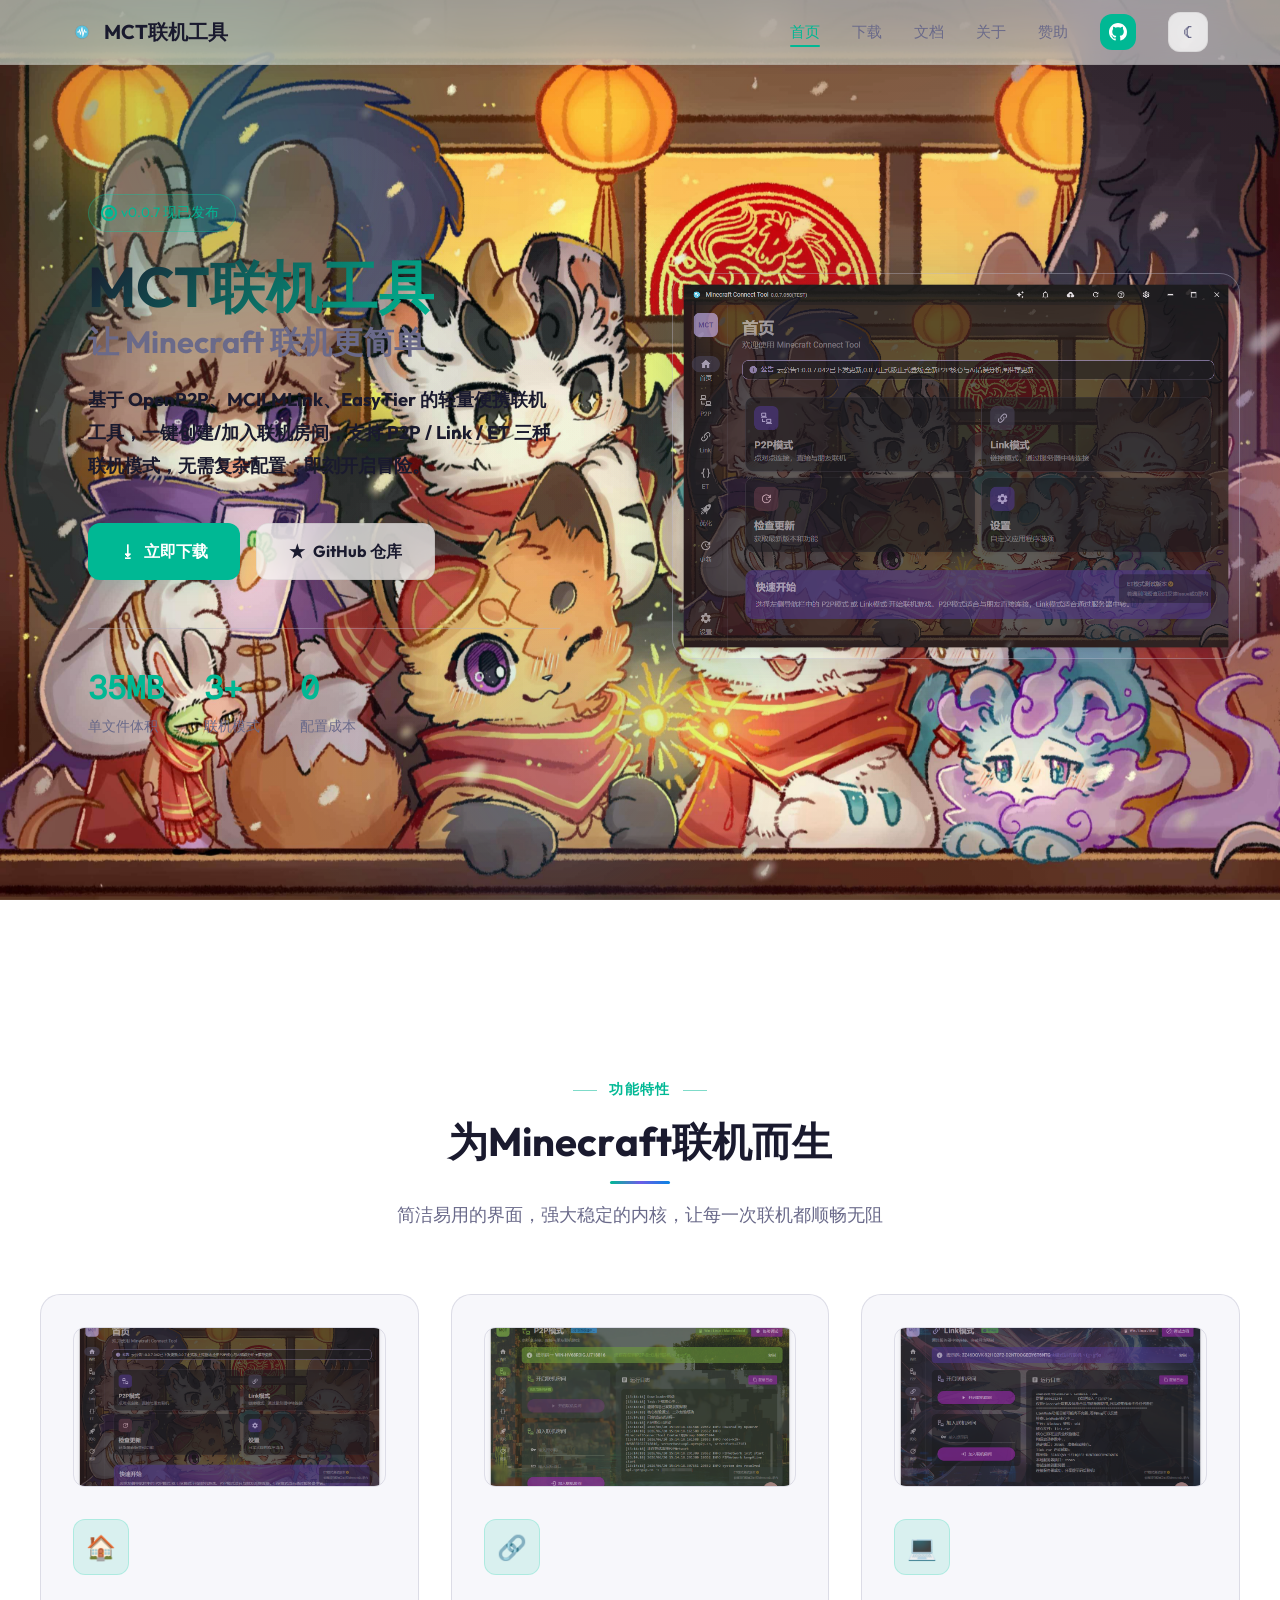
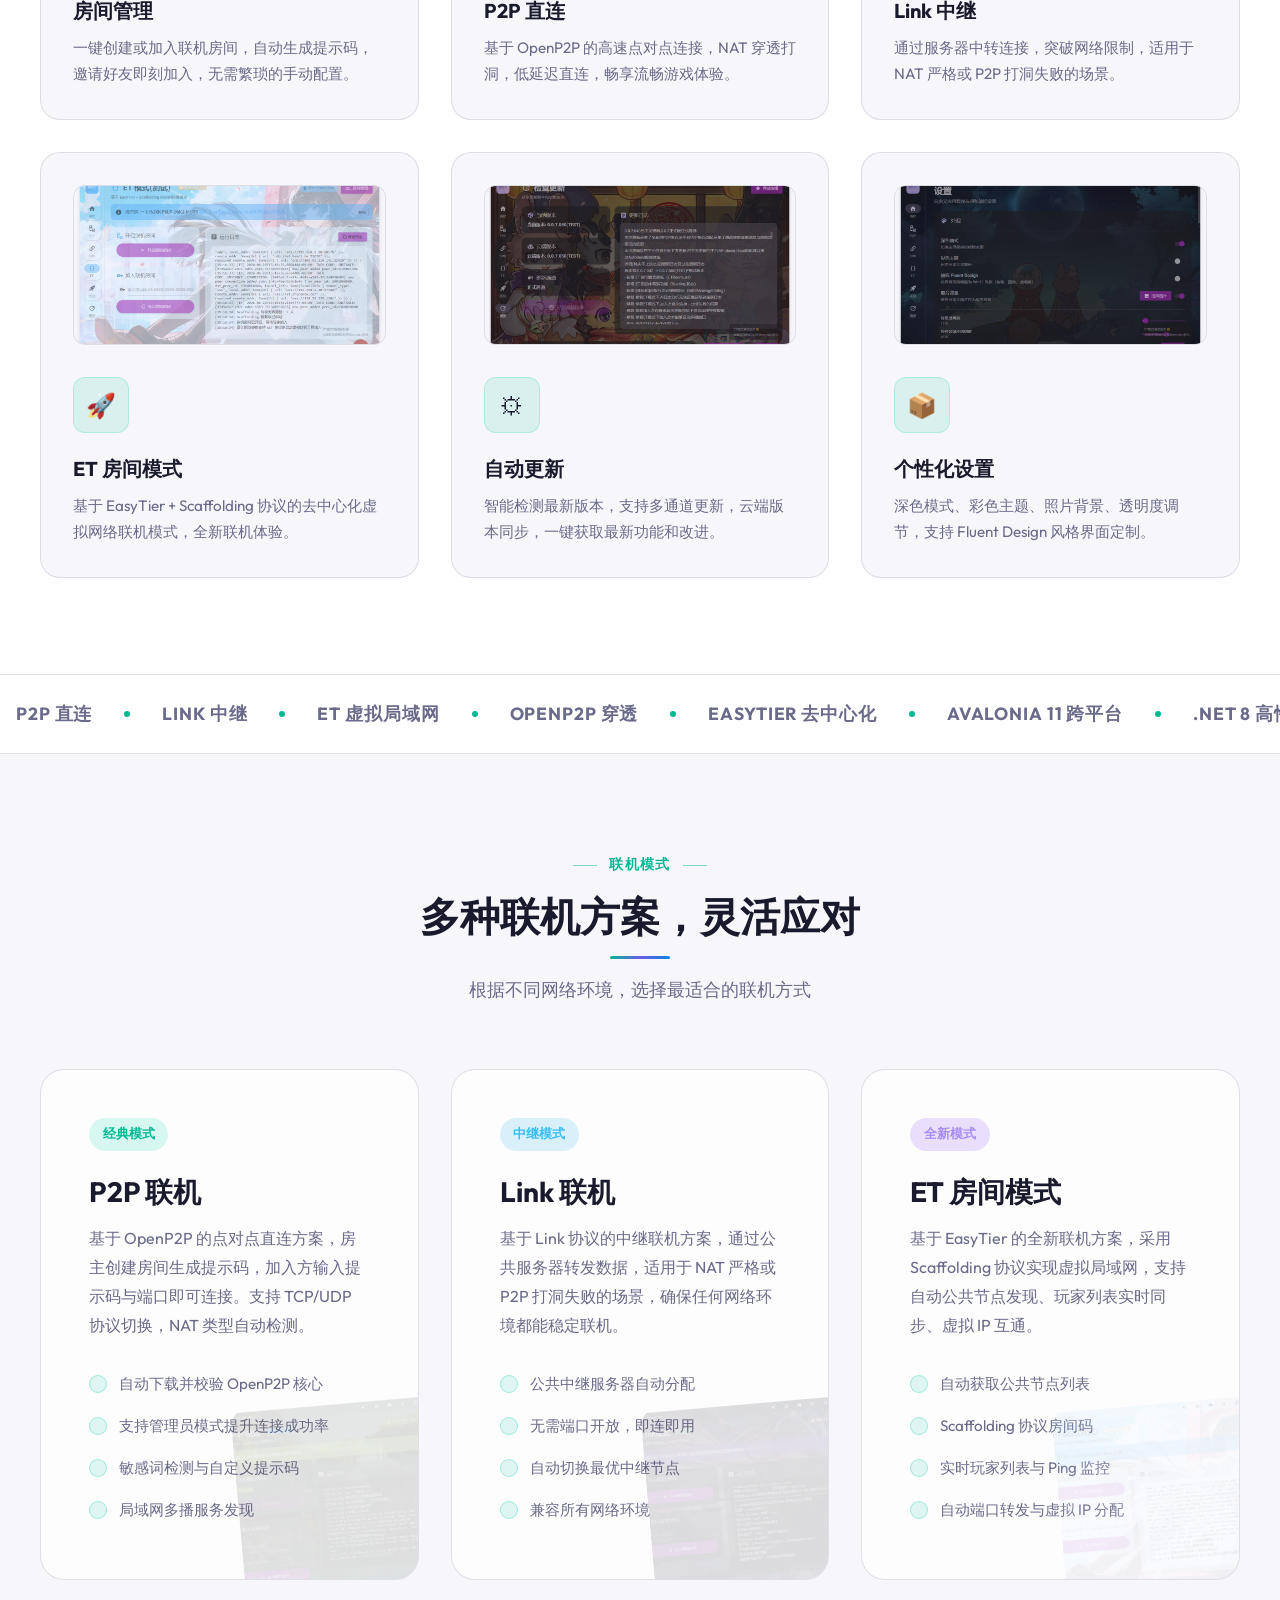
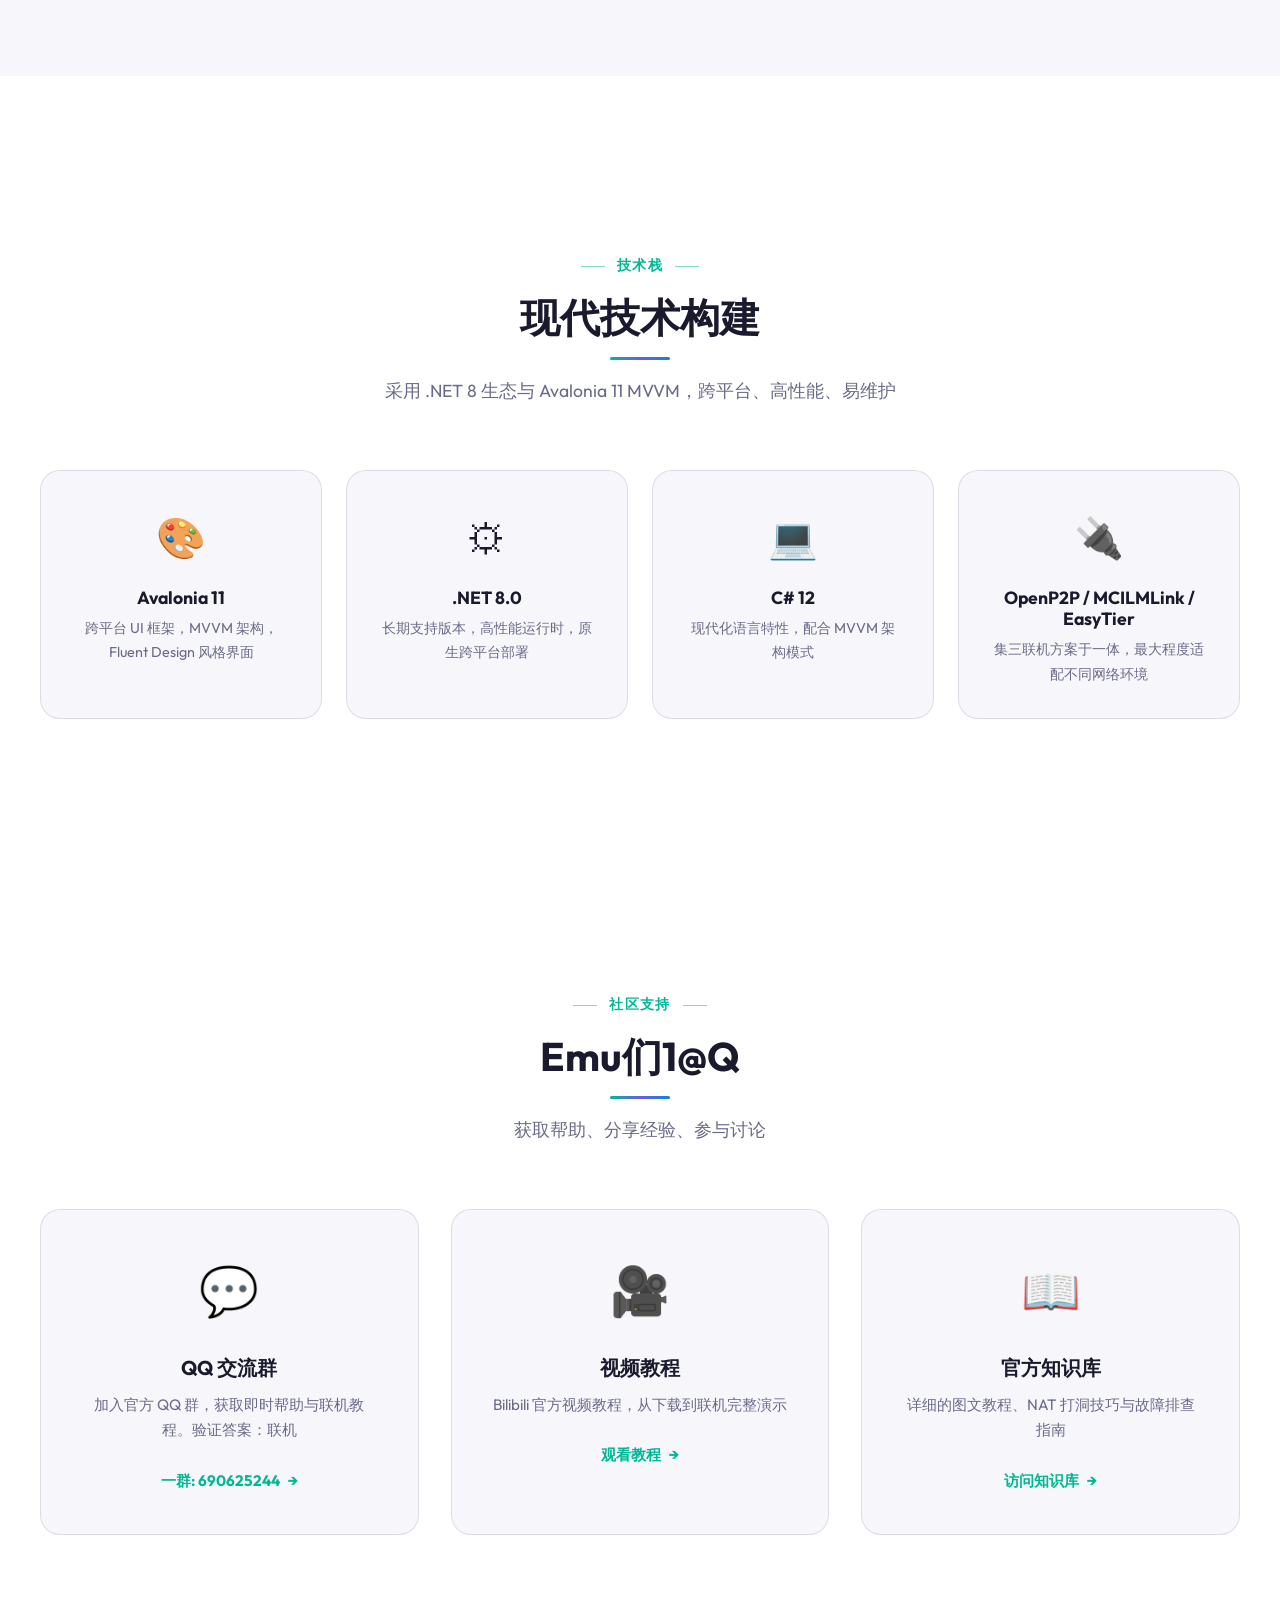
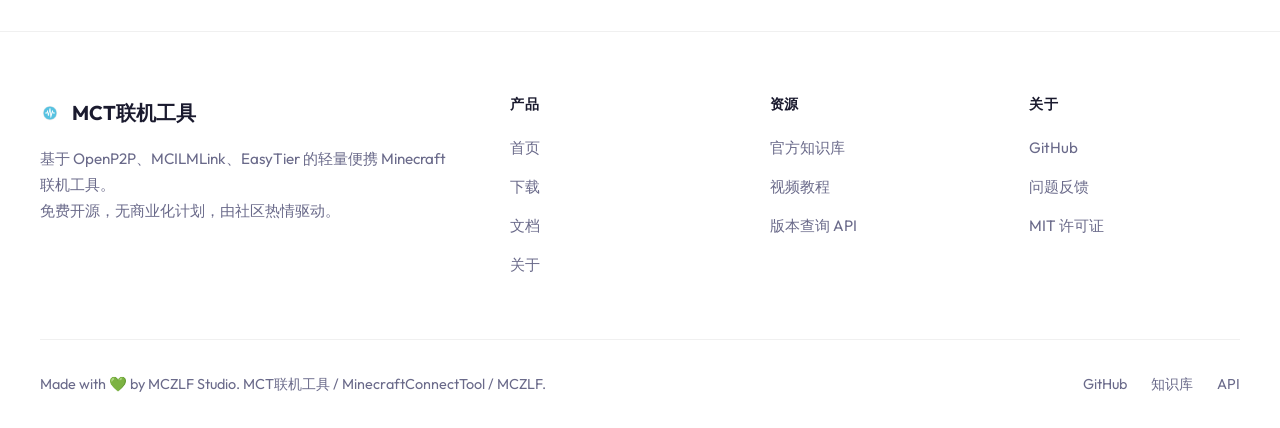
==== commit 1ef12934: "更新网站：添加动态效果，修复内容文案" ====
--- a/index.html
+++ b/index.html
@@ -39,6 +39,7 @@
         <li><a href="download.html">下载</a></li>
         <li><a href="docs.html">文档</a></li>
         <li><a href="about.html">关于</a></li>
+        <li><a href="https://ifdian.net/a/linfon18" target="_blank">赞助</a></li>
         <li><a href="https://github.com/MCZLF/MinecraftConnectTool" target="_blank" class="nav-cta" aria-label="GitHub" title="GitHub"><svg class="github-icon" viewBox="0 0 16 16" width="18" height="18" fill="currentColor"><path d="M8 0C3.58 0 0 3.58 0 8c0 3.54 2.29 6.53 5.47 7.59.4.07.55-.17.55-.38 0-.19-.01-.82-.01-1.49-2.01.37-2.53-.49-2.69-.94-.09-.23-.48-.94-.82-1.13-.28-.15-.68-.52-.01-.53.63-.01 1.08.58 1.23.82.72 1.21 1.87.87 2.33.66.07-.52.28-.87.51-1.07-1.78-.2-3.64-.89-3.64-3.95 0-.87.31-1.59.82-2.15-.08-.2-.36-1.02.08-2.12 0 0 .67-.21 2.2.82.64-.18 1.32-.27 2-.27s1.36.09 2 .27c1.53-1.04 2.2-.82 2.2-.82.44 1.1.16 1.92.08 2.12.51.56.82 1.27.82 2.15 0 3.07-1.87 3.75-3.65 3.95.29.25.54.73.54 1.48 0 1.07-.01 1.93-.01 2.2 0 .21.15.46.55.38A8.01 8.01 0 0 0 16 8c0-4.42-3.58-8-8-8z"/></svg></a></li>
         <li><button class="theme-toggle" id="theme-toggle" title="切换主题">&#9788;</button></li>
       </ul>
@@ -46,12 +47,19 @@
     </div>
   </nav>
 
+  <!-- Cursor Glow Trail -->
+  <div id="cursor-glow"></div>
+
   <!-- Hero Section -->
   <section class="hero">
     <div class="hero-bg radial-glow"></div>
-    <div class="hero-grid grid-bg"></div>
+    <div class="hero-orbs">
+      <div class="orb orb-1"></div>
+      <div class="orb orb-2"></div>
+      <div class="orb orb-3"></div>
+    </div>
     <canvas id="particle-canvas"></canvas>
-    <div class="hero-content">
+    <div class="hero-content" id="hero-content">
       <div class="hero-text anim-fade-up">
         <div class="hero-badge">
           <span class="status-dot"></span>
@@ -93,6 +101,13 @@
     </div>
   </section>
 
+  <!-- Wave Separator -->
+  <div class="wave-separator">
+    <svg viewBox="0 0 1440 120" preserveAspectRatio="none">
+      <path d="M0,60 C360,120 720,0 1080,60 C1260,90 1380,30 1440,60 L1440,120 L0,120 Z" fill="var(--bg2-solid)"/>
+    </svg>
+  </div>
+
   <!-- Features Section -->
   <section class="features" id="features">
     <div class="section-header anim-fade-up">
@@ -139,6 +154,30 @@
       </div>
     </div>
   </section>
+
+  <!-- Marquee Banner -->
+  <div class="marquee-banner">
+    <div class="marquee-track">
+      <div class="marquee-content">
+        <span>P2P 直连</span><span class="marquee-dot"></span>
+        <span>Link 中继</span><span class="marquee-dot"></span>
+        <span>ET 虚拟局域网</span><span class="marquee-dot"></span>
+        <span>OpenP2P 穿透</span><span class="marquee-dot"></span>
+        <span>EasyTier 去中心化</span><span class="marquee-dot"></span>
+        <span>Avalonia 11 跨平台</span><span class="marquee-dot"></span>
+        <span>.NET 8 高性能</span><span class="marquee-dot"></span>
+        <span>MVVM 架构</span><span class="marquee-dot"></span>
+        <span>P2P 直连</span><span class="marquee-dot"></span>
+        <span>Link 中继</span><span class="marquee-dot"></span>
+        <span>ET 虚拟局域网</span><span class="marquee-dot"></span>
+        <span>OpenP2P 穿透</span><span class="marquee-dot"></span>
+        <span>EasyTier 去中心化</span><span class="marquee-dot"></span>
+        <span>Avalonia 11 跨平台</span><span class="marquee-dot"></span>
+        <span>.NET 8 高性能</span><span class="marquee-dot"></span>
+        <span>MVVM 架构</span><span class="marquee-dot"></span>
+      </div>
+    </div>
+  </div>
 
   <!-- Modes Section -->
   <section class="modes" id="modes">
@@ -187,6 +226,12 @@
     </div>
   </section>
 
+  <div class="wave-separator wave-reverse">
+    <svg viewBox="0 0 1440 120" preserveAspectRatio="none">
+      <path d="M0,60 C360,0 720,120 1080,60 C1260,30 1380,90 1440,60 L1440,0 L0,0 Z" fill="var(--bg2-solid)"/>
+    </svg>
+  </div>
+
   <!-- Tech Stack Section -->
   <section class="tech" id="tech">
     <div class="section-header anim-fade-up">
@@ -203,7 +248,7 @@
       <div class="tech-item anim-scale">
         <div class="tech-icon">&#9881;</div>
         <h4>.NET 8.0</h4>
-        <p>最新运行时，性能优化与 AOT 编译支持</p>
+        <p>长期支持版本，高性能运行时，原生跨平台部署</p>
       </div>
       <div class="tech-item anim-scale">
         <div class="tech-icon">&#128187;</div>
@@ -212,11 +257,17 @@
       </div>
       <div class="tech-item anim-scale">
         <div class="tech-icon">&#128268;</div>
-        <h4>OpenP2P / EasyTier</h4>
-        <p>双核心网络方案，P2P 与虚拟局域网</p>
-      </div>
-    </div>
-  </section>
+        <h4>OpenP2P / MCILMLink / EasyTier</h4>
+        <p>集三联机方案于一体，最大程度适配不同网络环境</p>
+      </div>
+    </div>
+  </section>
+
+  <div class="wave-separator">
+    <svg viewBox="0 0 1440 120" preserveAspectRatio="none">
+      <path d="M0,60 C240,120 480,0 720,60 C960,120 1200,0 1440,60 L1440,120 L0,120 Z" fill="var(--bg2-solid)"/>
+    </svg>
+  </div>
 
   <!-- Community Section -->
   <section class="community" id="community">
--- a/css/main.css
+++ b/css/main.css
@@ -16,6 +16,12 @@
 @font-face {
   font-family: 'GeistMono';
   src: url('../_shared/fonts/GeistMono-Regular.ttf') format('truetype');
+  font-weight: 400;
+  font-display: swap;
+}
+@font-face {
+  font-family: 'JetBrainsMono';
+  src: url('../_shared/fonts/JetBrainsMono-Regular.ttf') format('truetype');
   font-weight: 400;
   font-display: swap;
 }
@@ -102,35 +108,20 @@
 body {
   font-family: var(--font);
   color: var(--ink);
-  background: var(--bg-solid);
+  background: transparent;
   line-height: 1.7;
   overflow-x: hidden;
   min-height: 100vh;
   transition: color var(--transition-normal), background-color var(--transition-normal);
 }
 
-/* Global Background Image - full visible with glass overlay */
+/* Global Background Image */
 body::before {
   content: '';
   position: fixed;
   inset: 0;
   background: var(--bg-image, url('../assets/background.jpg')) center center / cover no-repeat;
   z-index: -2;
-}
-
-/* Global overlay - glassmorphism tint only, let background show through */
-body::after {
-  content: '';
-  position: fixed;
-  inset: 0;
-  background: var(--bg-solid);
-  z-index: -1;
-  opacity: 0.25;
-  transition: background-color var(--transition-normal), opacity var(--transition-normal);
-}
-
-[data-theme="light"] body::after {
-  opacity: 0.18;
 }
 
 ::selection {
@@ -440,6 +431,13 @@
 .section-header h2 {
   font-size: 2.5rem;
   margin-bottom: 1rem;
+}
+
+.section-header h2 small {
+  font-size: 0.5em;
+  font-weight: 400;
+  color: var(--muted);
+  letter-spacing: 0.05em;
 }
 
 .section-header p {
--- a/css/animations.css
+++ b/css/animations.css
@@ -290,6 +290,7 @@
   z-index: 1;
 }
 
+
 /* ===== Grid Background ===== */
 .grid-bg {
   position: absolute;
@@ -300,6 +301,7 @@
   background-size: 60px 60px;
   mask-image: radial-gradient(ellipse at center, black 30%, transparent 70%);
   -webkit-mask-image: radial-gradient(ellipse at center, black 30%, transparent 70%);
+  pointer-events: none;
 }
 
 /* ===== Radial Glow Background ===== */
@@ -885,6 +887,192 @@
   animation: text-shine 4s linear infinite;
 }
 
+/* ===== Hero Floating Orbs ===== */
+.hero-orbs {
+  position: absolute;
+  inset: 0;
+  pointer-events: none;
+  z-index: 0;
+  overflow: hidden;
+}
+
+.orb {
+  position: absolute;
+  border-radius: 50%;
+  filter: blur(80px);
+  opacity: 0.35;
+  will-change: transform;
+}
+
+.orb-1 {
+  width: 500px;
+  height: 500px;
+  background: radial-gradient(circle, var(--accent) 0%, transparent 70%);
+  top: -10%;
+  left: -5%;
+  animation: orbFloat1 12s ease-in-out infinite;
+}
+
+.orb-2 {
+  width: 400px;
+  height: 400px;
+  background: radial-gradient(circle, var(--accent2) 0%, transparent 70%);
+  top: 30%;
+  right: -10%;
+  animation: orbFloat2 15s ease-in-out infinite;
+}
+
+.orb-3 {
+  width: 350px;
+  height: 350px;
+  background: radial-gradient(circle, var(--accent3) 0%, transparent 70%);
+  bottom: -5%;
+  left: 30%;
+  animation: orbFloat3 10s ease-in-out infinite;
+}
+
+@keyframes orbFloat1 {
+  0%, 100% { transform: translate(0, 0) scale(1); }
+  33% { transform: translate(60px, 40px) scale(1.1); }
+  66% { transform: translate(-30px, 80px) scale(0.95); }
+}
+
+@keyframes orbFloat2 {
+  0%, 100% { transform: translate(0, 0) scale(1); }
+  33% { transform: translate(-50px, 60px) scale(0.9); }
+  66% { transform: translate(40px, -30px) scale(1.1); }
+}
+
+@keyframes orbFloat3 {
+  0%, 100% { transform: translate(0, 0) scale(1); }
+  33% { transform: translate(40px, -50px) scale(1.15); }
+  66% { transform: translate(-60px, 20px) scale(0.9); }
+}
+
+/* ===== Cursor Glow Trail ===== */
+#cursor-glow {
+  position: fixed;
+  width: 350px;
+  height: 350px;
+  border-radius: 50%;
+  background: radial-gradient(circle, rgba(0, 212, 170, 0.07) 0%, transparent 70%);
+  pointer-events: none;
+  z-index: 9998;
+  transform: translate(-50%, -50%);
+  transition: left 0.15s ease-out, top 0.15s ease-out, opacity 0.3s;
+  opacity: 0;
+  mix-blend-mode: screen;
+}
+
+#cursor-glow.active {
+  opacity: 1;
+}
+
+/* ===== Wave Separator ===== */
+.wave-separator {
+  position: relative;
+  width: 100%;
+  height: 80px;
+  overflow: hidden;
+  line-height: 0;
+  margin-top: -1px;
+}
+
+.wave-separator svg {
+  width: 100%;
+  height: 100%;
+  display: block;
+}
+
+.wave-separator.wave-reverse {
+  transform: scaleY(-1);
+  margin-bottom: -1px;
+  margin-top: 0;
+}
+
+/* ===== Marquee Banner ===== */
+.marquee-banner {
+  position: relative;
+  overflow: hidden;
+  padding: 1.5rem 0;
+  background: var(--bg2-solid);
+  border-top: 1px solid var(--rule);
+  border-bottom: 1px solid var(--rule);
+}
+
+.marquee-track {
+  display: flex;
+  width: max-content;
+  animation: marqueeScroll 30s linear infinite;
+}
+
+.marquee-track:hover {
+  animation-play-state: paused;
+}
+
+.marquee-content {
+  display: flex;
+  align-items: center;
+  gap: 2rem;
+  padding: 0 1rem;
+  white-space: nowrap;
+}
+
+.marquee-content span {
+  font-size: 1.1rem;
+  font-weight: 600;
+  color: var(--muted);
+  letter-spacing: 0.05em;
+  text-transform: uppercase;
+  transition: color 0.3s;
+}
+
+.marquee-content span:hover {
+  color: var(--accent);
+}
+
+.marquee-dot {
+  display: inline-block;
+  width: 6px;
+  height: 6px;
+  background: var(--accent);
+  border-radius: 50%;
+  flex-shrink: 0;
+}
+
+@keyframes marqueeScroll {
+  0% { transform: translateX(0); }
+  100% { transform: translateX(-50%); }
+}
+
+/* ===== Text Decode Effect ===== */
+.decode-char {
+  display: inline-block;
+  opacity: 0;
+  animation: decodeReveal 0.4s forwards;
+}
+
+@keyframes decodeReveal {
+  0% { opacity: 0; transform: translateY(10px) scale(0.8); filter: blur(4px); }
+  100% { opacity: 1; transform: translateY(0) scale(1); filter: blur(0); }
+}
+
+/* ===== Section Reveal Glow Line ===== */
+.section-header h2::after {
+  content: '';
+  display: block;
+  width: 0;
+  height: 3px;
+  margin: 1rem auto 0;
+  background: linear-gradient(90deg, var(--accent), var(--accent2), var(--accent3));
+  border-radius: 2px;
+  transition: width 0.8s cubic-bezier(0.16, 1, 0.3, 1);
+}
+
+.section-header.visible h2::after {
+  width: 60px;
+}
+
 /* ===== Responsive Animation Reduce ===== */
 @media (prefers-reduced-motion: reduce) {
   *, *::before, *::after {
@@ -892,4 +1080,15 @@
     animation-iteration-count: 1 !important;
     transition-duration: 0.01ms !important;
   }
-}
+  .hero-orbs, #cursor-glow, .marquee-banner { display: none; }
+}
+
+@media (max-width: 768px) {
+  .hero-orbs .orb { filter: blur(60px); opacity: 0.25; }
+  .orb-1 { width: 300px; height: 300px; }
+  .orb-2 { width: 250px; height: 250px; }
+  .orb-3 { width: 200px; height: 200px; }
+  #cursor-glow { display: none; }
+  .wave-separator { height: 50px; }
+  .marquee-content span { font-size: 0.9rem; }
+}
--- a/css/home.css
+++ b/css/home.css
@@ -11,17 +11,6 @@
   padding: 6rem 2rem 4rem;
 }
 
-.hero-bg {
-  position: absolute;
-  inset: 0;
-  pointer-events: none;
-}
-
-.hero-grid {
-  position: absolute;
-  inset: 0;
-  pointer-events: none;
-}
 
 .hero-content {
   position: relative;
@@ -48,16 +37,61 @@
   margin-bottom: 1.5rem;
 }
 
+.hero-text {
+  position: relative;
+  z-index: 2;
+  padding: 2.5rem 3rem;
+  background: transparent;
+  border-radius: var(--radius-lg);
+  border: none;
+  backdrop-filter: none;
+  -webkit-backdrop-filter: none;
+  box-shadow: none;
+  transition: color 0.3s ease;
+}
+
+.hero-text .hero-badge {
+  margin-top: 0;
+}
+
+/* Light bg -> dark text */
+.hero-text.hero-text-light h1,
+.hero-text.hero-text-light .subtitle,
+.hero-text.hero-text-light .hero-stat .label {
+  color: var(--ink);
+}
+
+.hero-text.hero-text-light .gradient-text {
+  background: linear-gradient(135deg, var(--ink) 0%, var(--accent) 100%);
+  -webkit-background-clip: text;
+  background-clip: text;
+  -webkit-text-fill-color: transparent;
+}
+
+.hero-text.hero-text-light .hero-stat .num {
+  color: var(--accent);
+}
+
+.hero-text.hero-text-light .hero-badge {
+  border-color: var(--accent);
+  background: var(--accent-glow);
+  color: var(--accent);
+}
+
+.hero-text.hero-text-light .hero-btns .btn {
+  color: var(--ink);
+}
+
 .hero h1 {
   font-size: 3.5rem;
-  font-weight: 700;
+  font-weight: 800;
   line-height: 1.1;
   margin-bottom: 1.5rem;
 }
 
 .hero .subtitle {
+  font-weight: 600;
   font-size: 1.15rem;
-  color: var(--muted);
   margin-bottom: 2.5rem;
   max-width: 500px;
   line-height: 1.8;
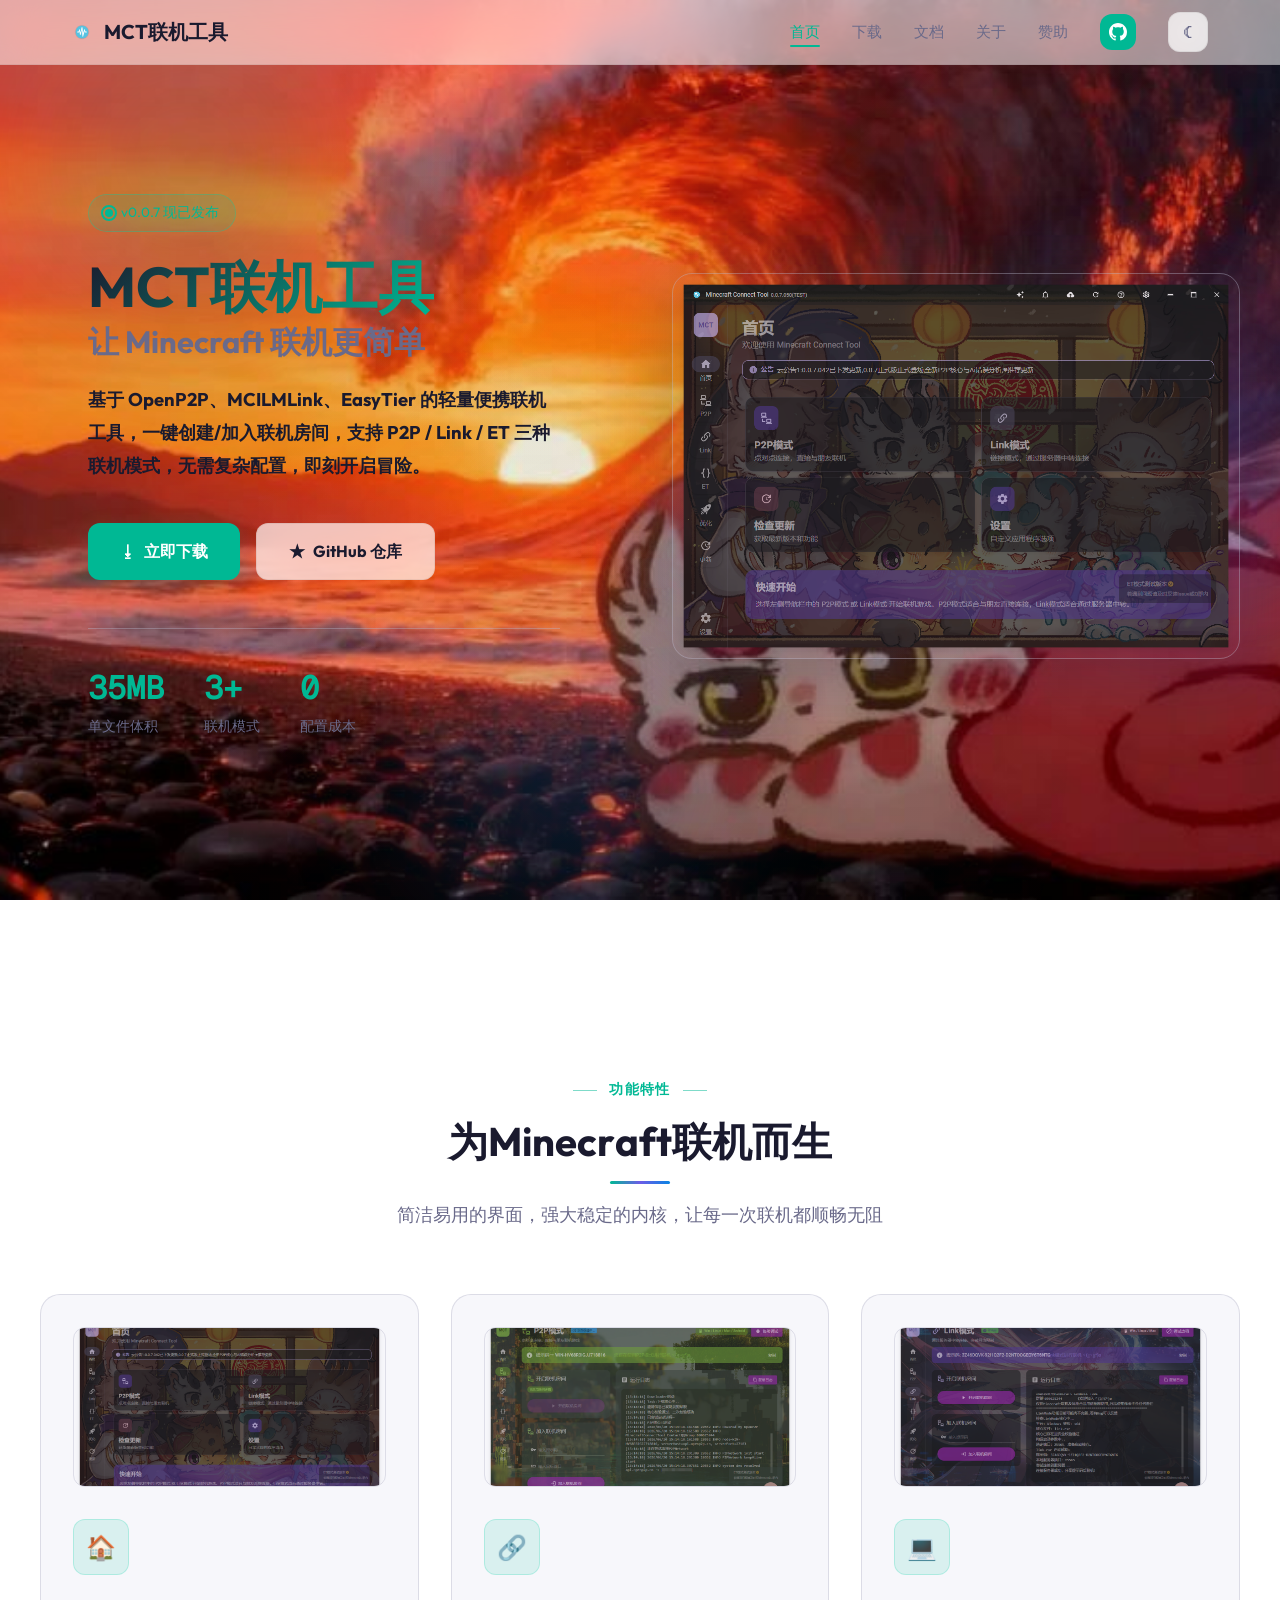
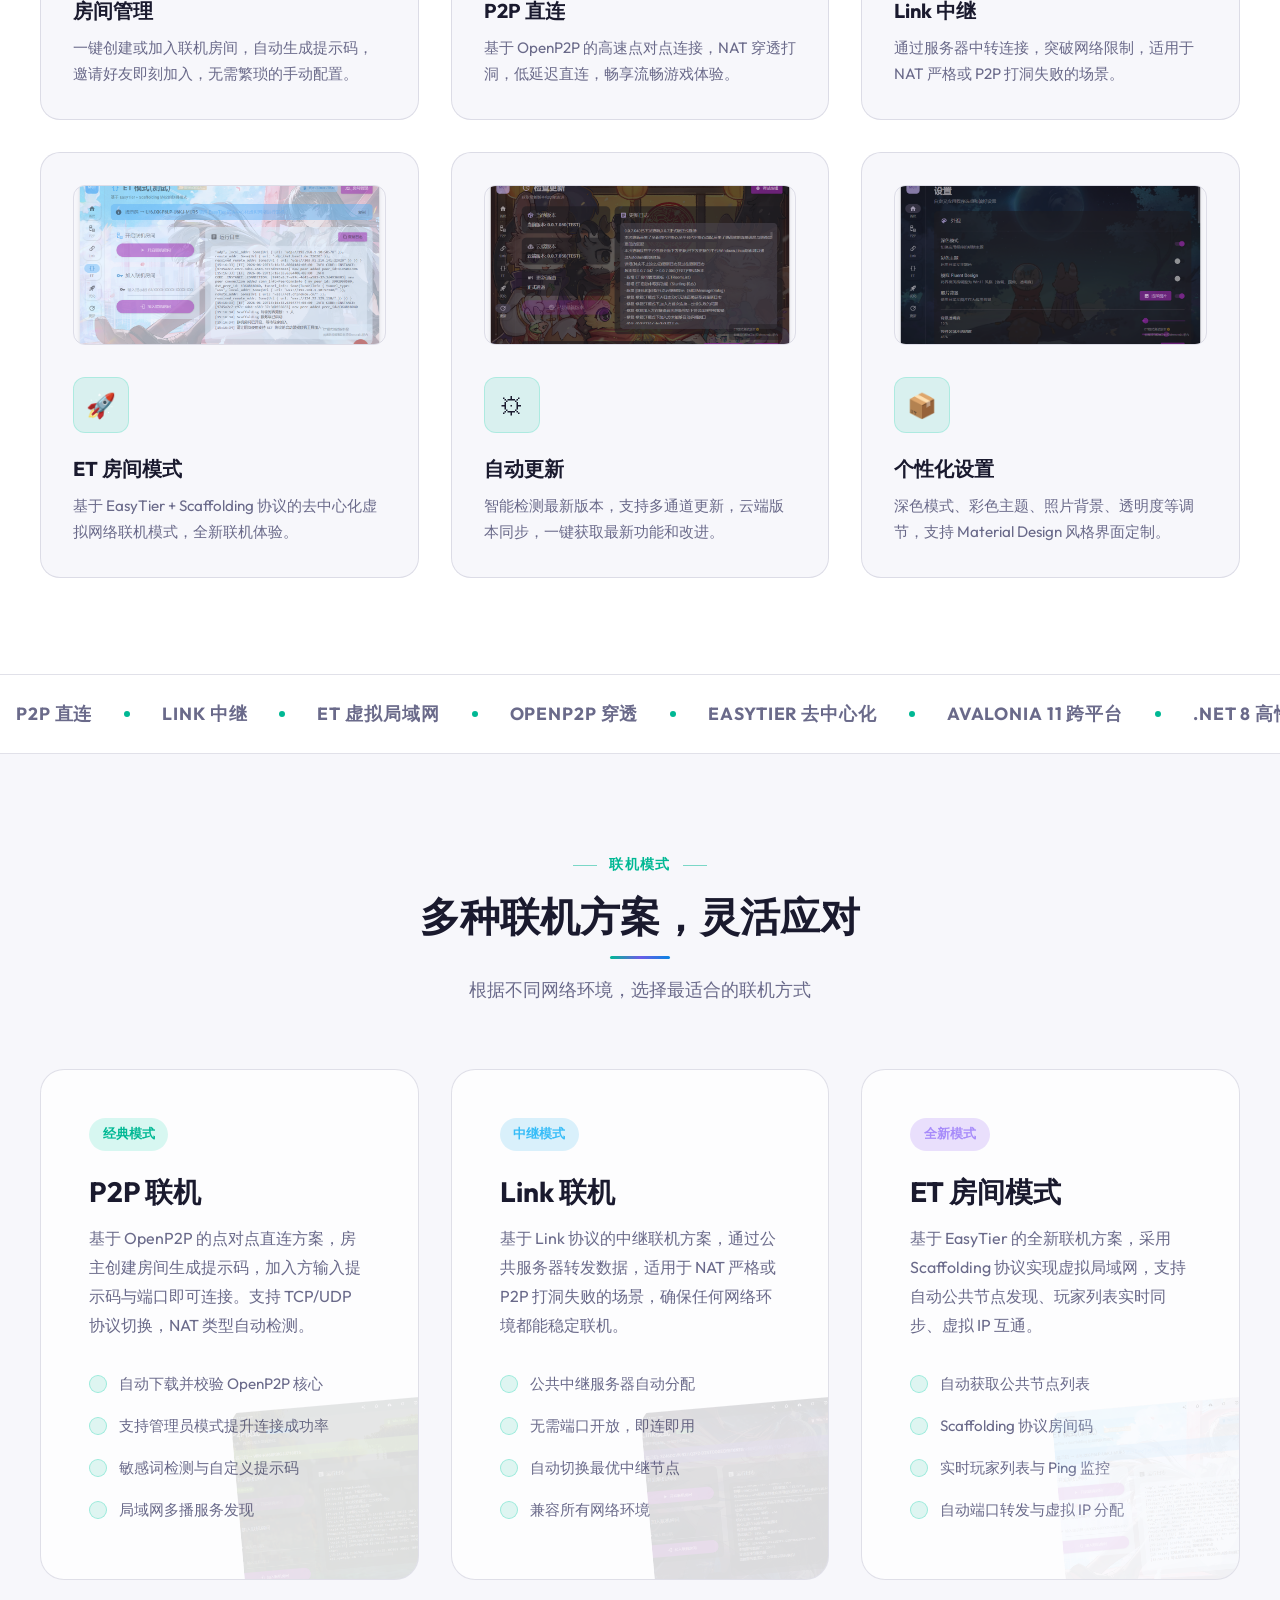
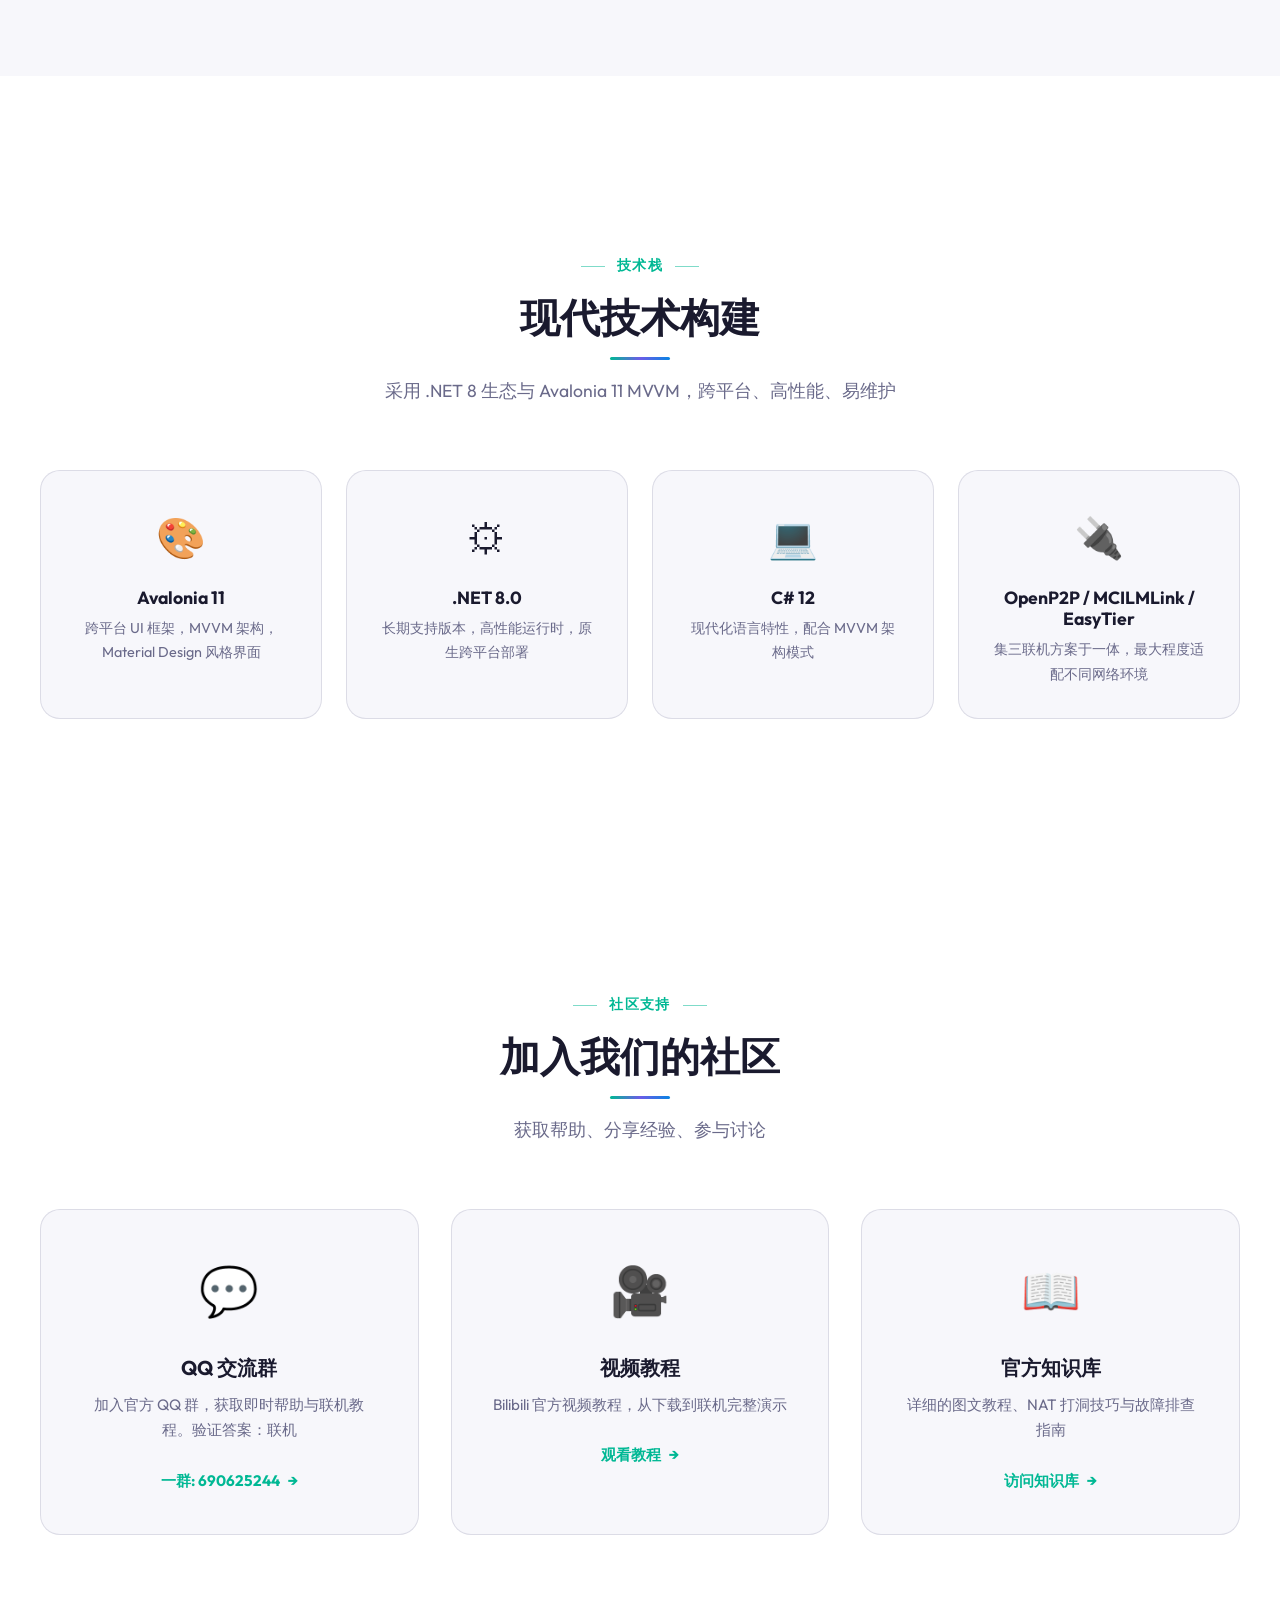
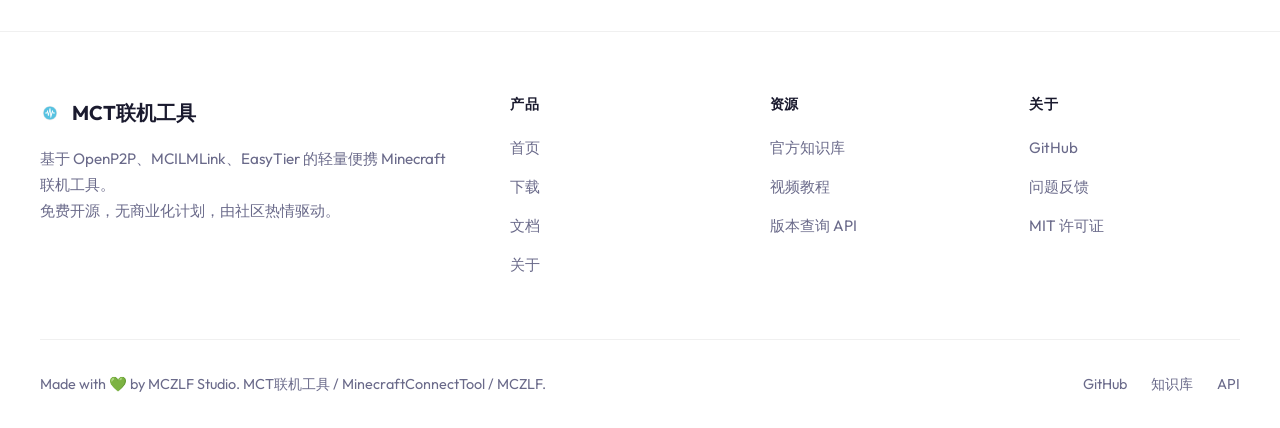
==== commit 15a9c74a: "更新设计语言、SEO描述和背景图" ====
--- a/index.html
+++ b/index.html
@@ -10,8 +10,8 @@
   <meta charset="UTF-8">
   <meta name="viewport" content="width=device-width, initial-scale=1.0">
   <title>MCT联机工具 - MinecraftConnectTool 官方下载</title>
-  <meta name="description" content="MCT联机工具(MinecraftConnectTool)是一款基于OpenP2P的轻量便携Minecraft联机工具，支持P2P直连、房间管理、网络优化，让MC联机更简单。MCZLF出品。">
-  <meta name="keywords" content="MCT,MCZLF,MCT联机工具,MC联机工具,我的世界联机工具,MinecraftConnectTool,Minecraft联机,MC联机,P2P联机">
+  <meta name="description" content="MCT联机工具(MinecraftConnectTool)是一款集三种联机方案于一体的轻量便携Minecraft联机工具，支持P2P直连、Link中继、ET虚拟局域网，让MC联机更简单。">
+  <meta name="keywords" content="MCT,MCZLF,MCT联机工具,MC联机工具,我的世界联机工具,MinecraftConnectTool,Minecraft联机,MC联机,P2P联机,Link联机,ET联机,EasyTier,OpenP2P,MCILMLink">
   <meta name="author" content="MCZLF Studio">
   <meta property="og:title" content="MCT联机工具 - MinecraftConnectTool">
   <meta property="og:description" content="基于OpenP2P的轻量便携Minecraft联机工具，一键创建/加入联机房间">
@@ -150,7 +150,7 @@
         <img src="assets/settings.png" alt="设置页面" class="feature-img img-reveal">
         <div class="icon icon-spin">&#128230;</div>
         <h3>个性化设置</h3>
-        <p>深色模式、彩色主题、照片背景、透明度调节，支持 Fluent Design 风格界面定制。</p>
+        <p>深色模式、彩色主题、照片背景、透明度等调节，支持 Material Design 风格界面定制。</p>
       </div>
     </div>
   </section>
@@ -243,7 +243,7 @@
       <div class="tech-item anim-scale">
         <div class="tech-icon">&#127912;</div>
         <h4>Avalonia 11</h4>
-        <p>跨平台 UI 框架，MVVM 架构，Fluent Design 风格界面</p>
+        <p>跨平台 UI 框架，MVVM 架构，Material Design 风格界面</p>
       </div>
       <div class="tech-item anim-scale">
         <div class="tech-icon">&#9881;</div>
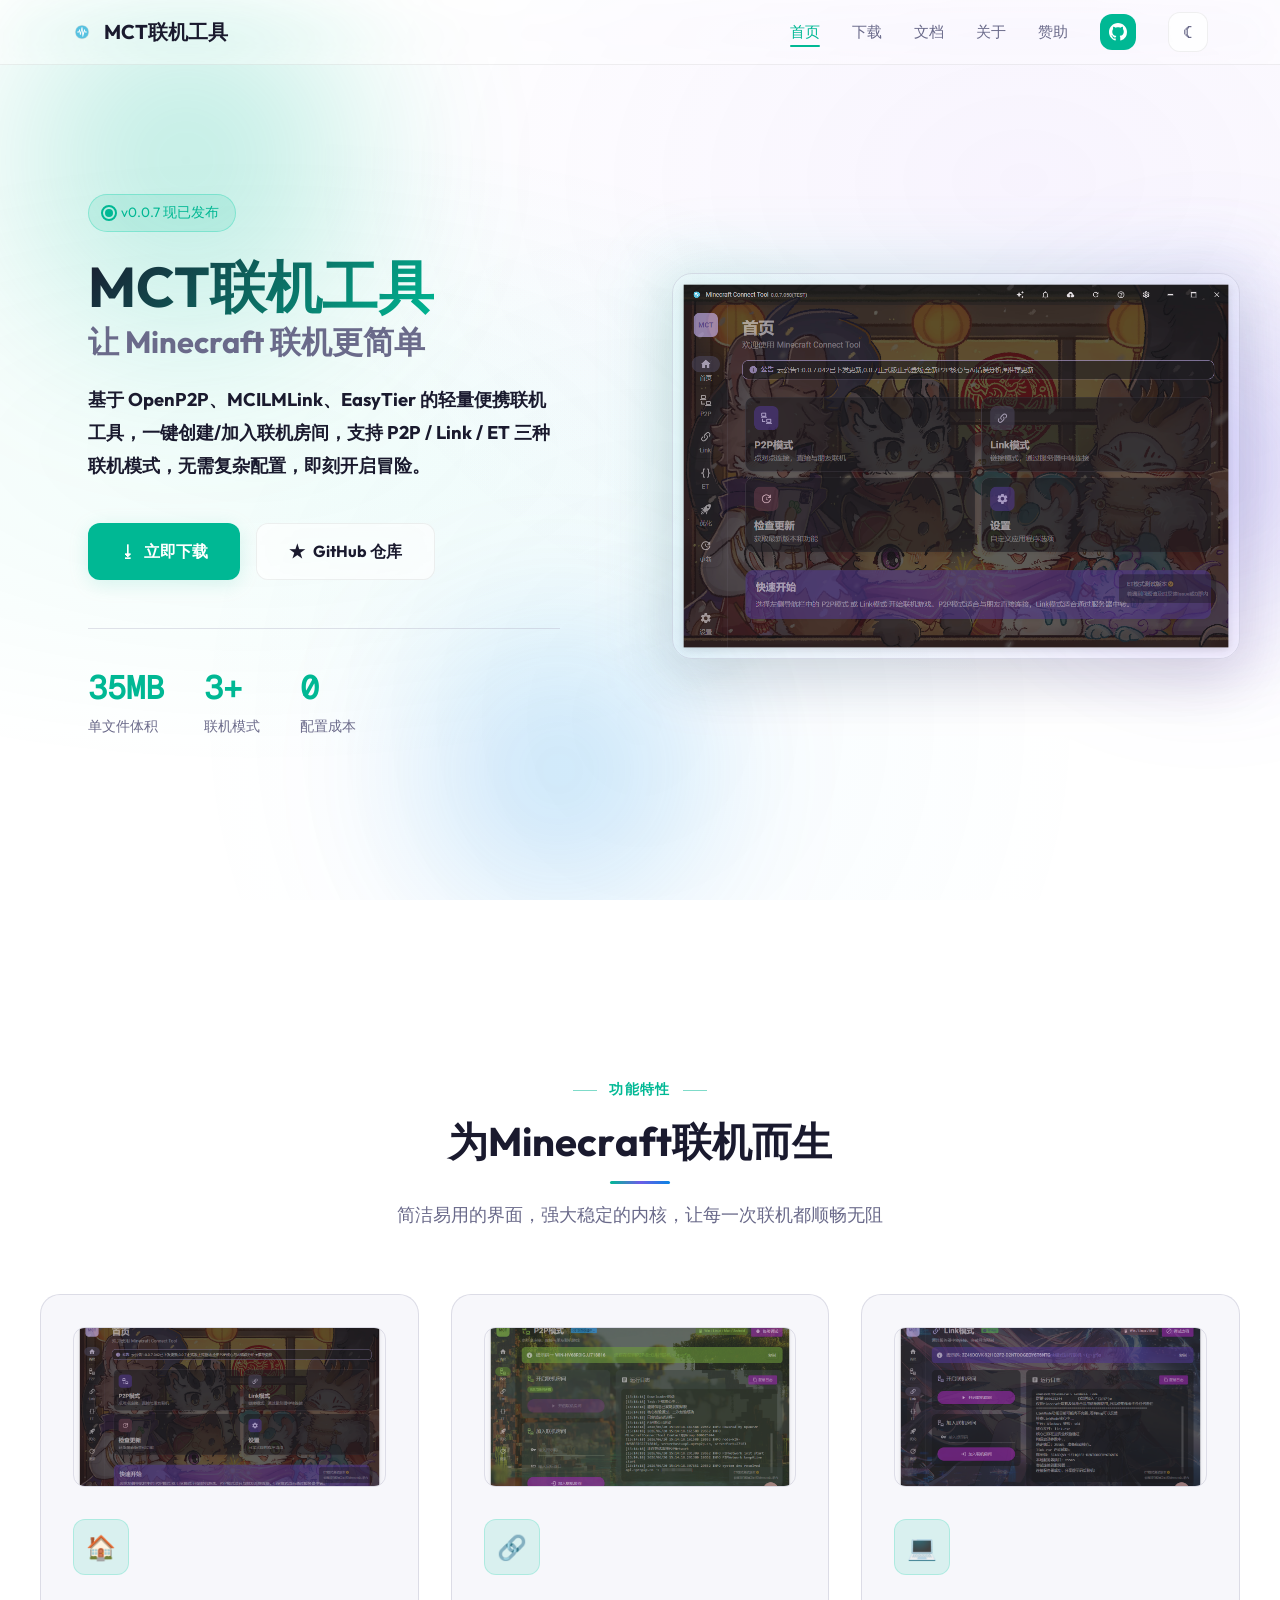
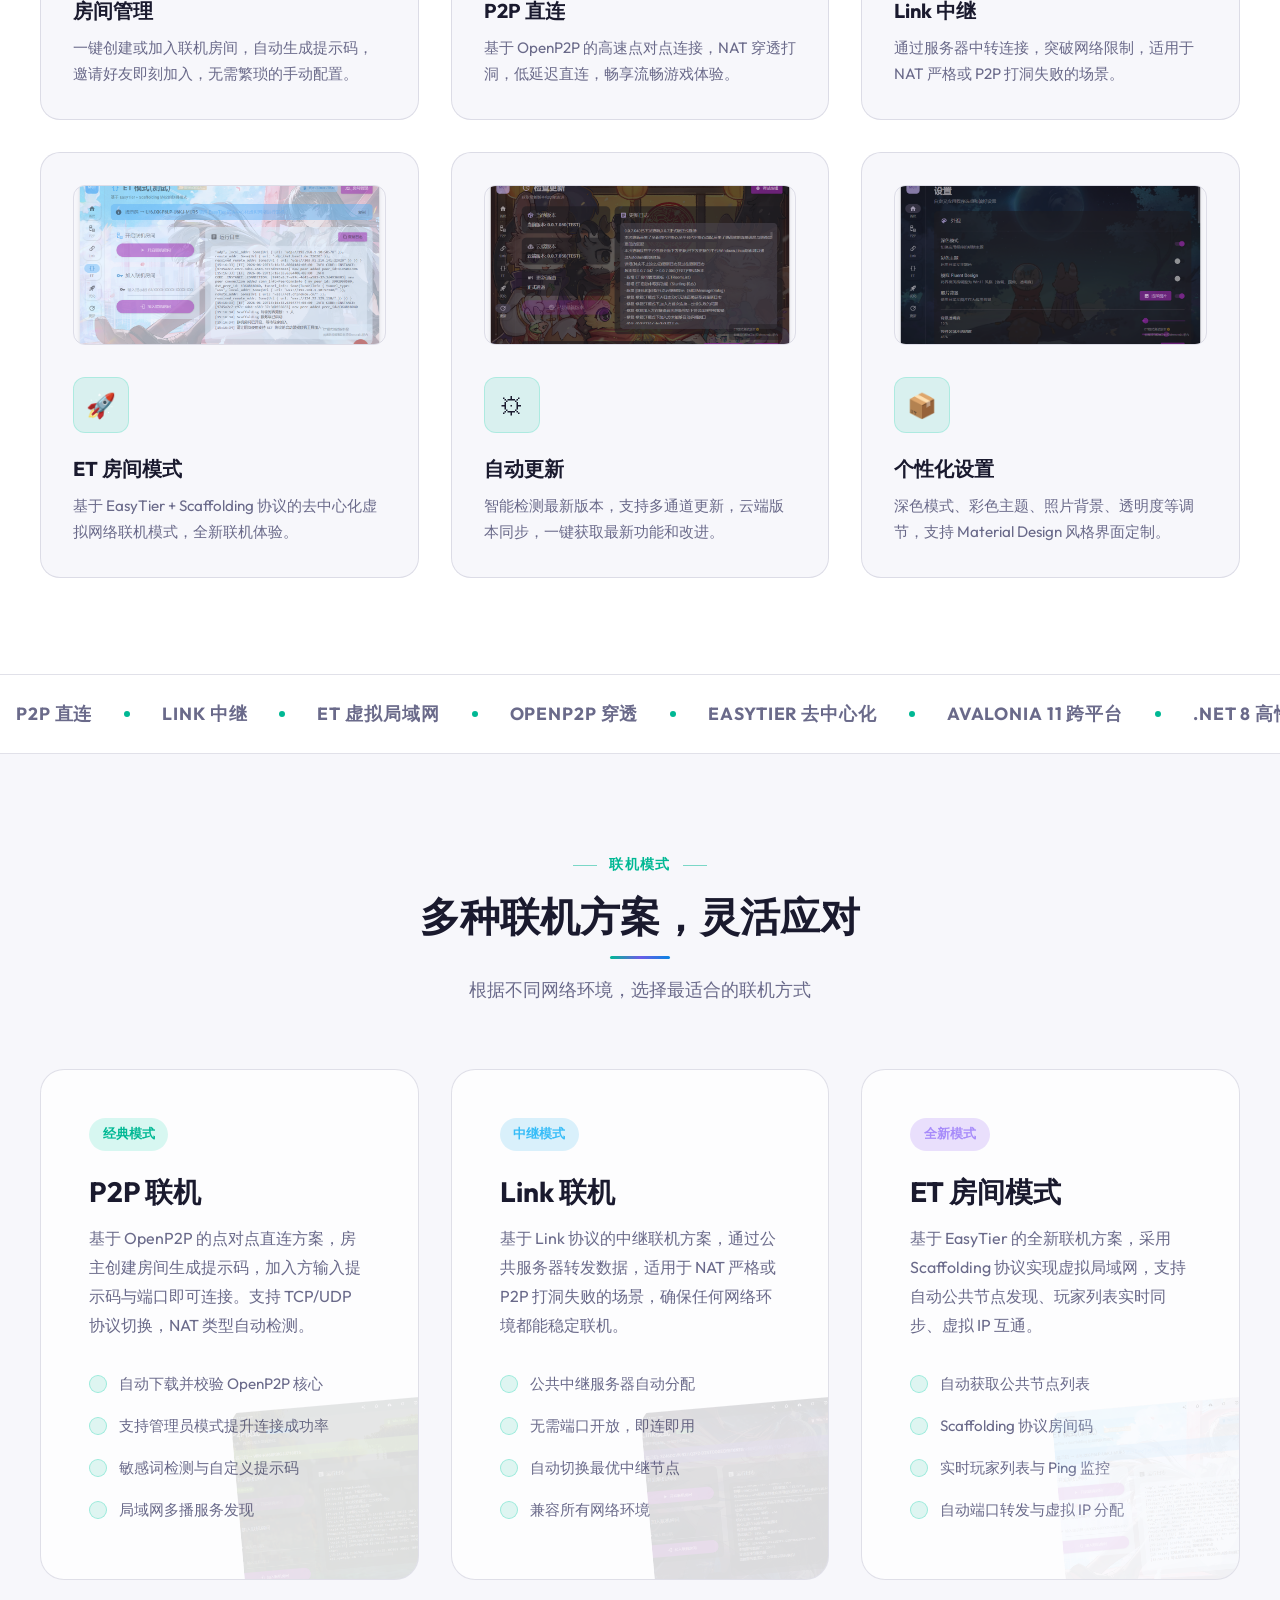
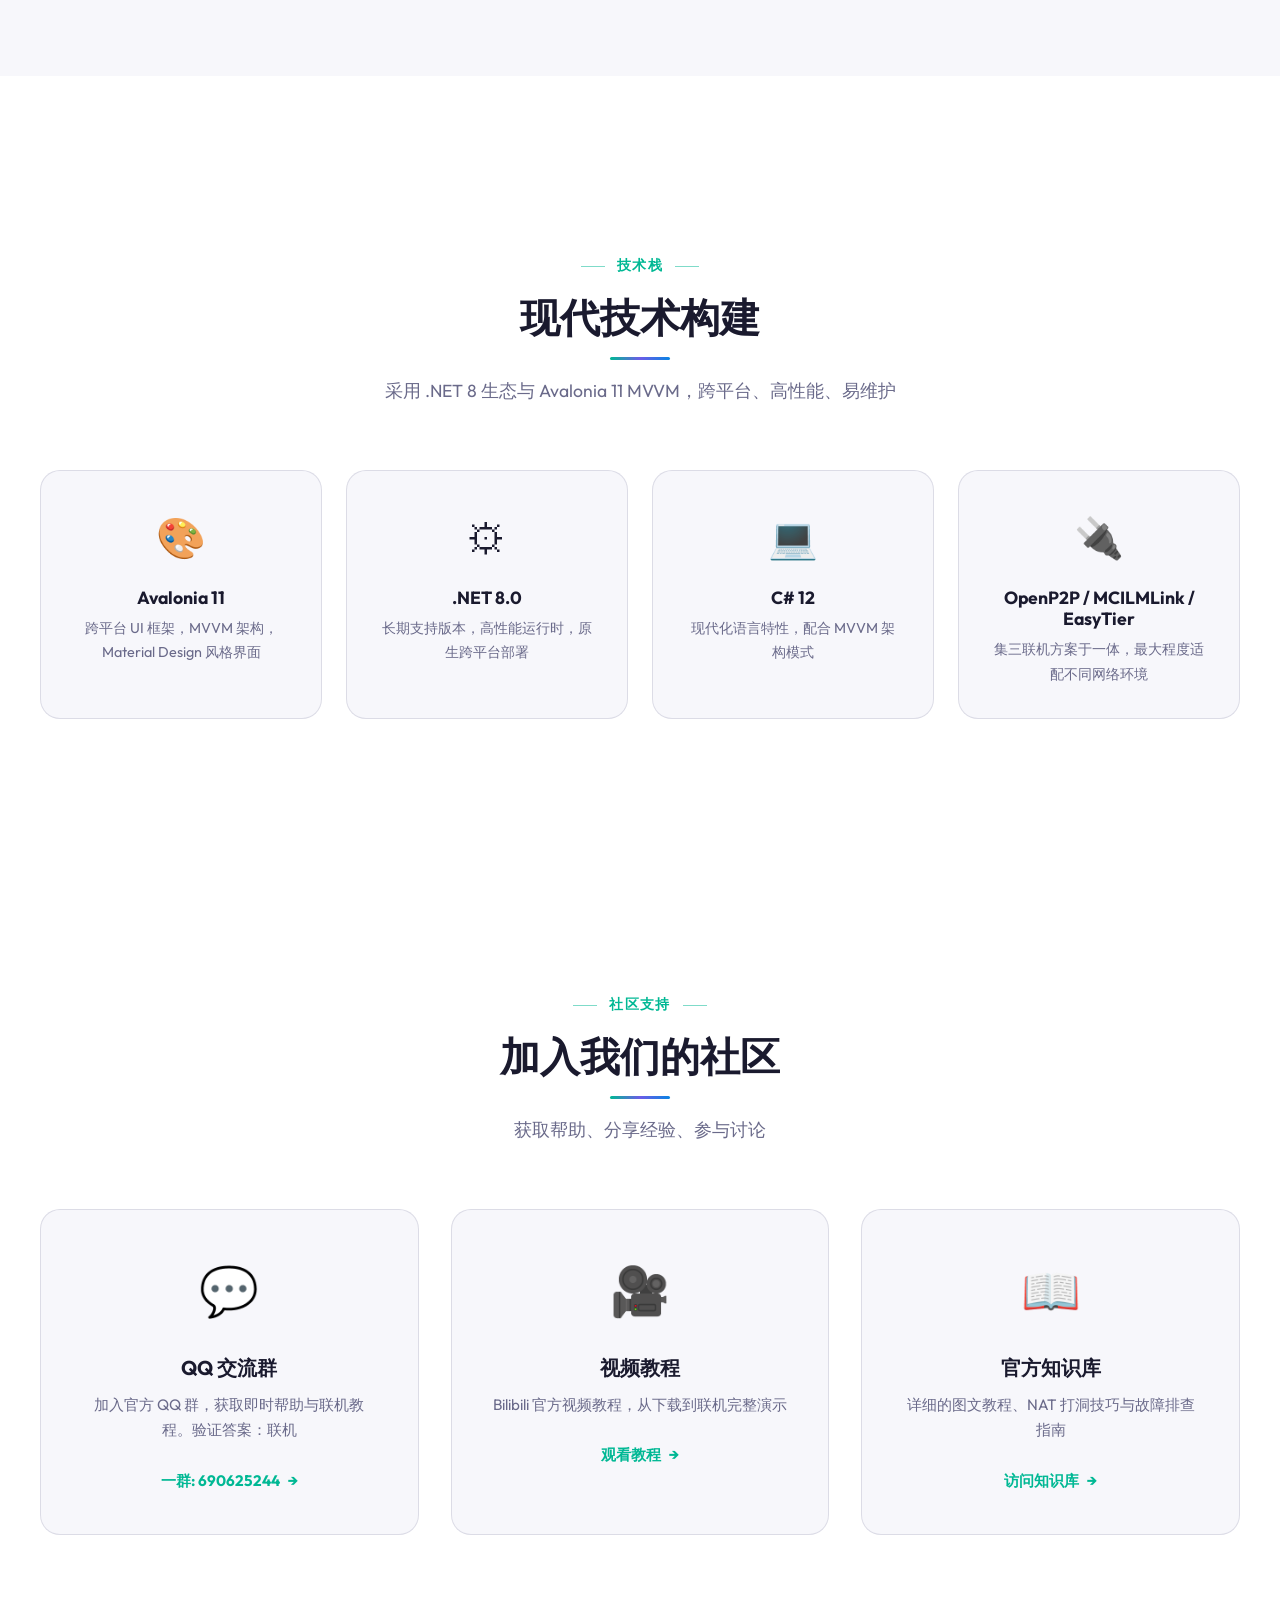
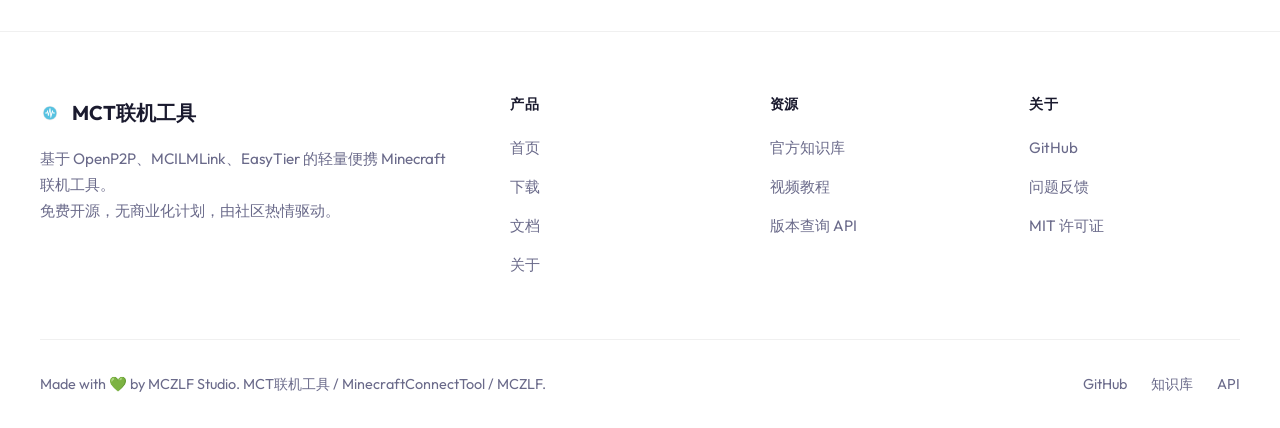
==== commit a66d942f: "去掉链接.html后缀，动态波浪分隔线" ====
--- a/index.html
+++ b/index.html
@@ -30,15 +30,15 @@
   <!-- Navigation -->
   <nav id="navbar">
     <div class="nav-inner">
-      <a href="index.html" class="logo">
+      <a href="/" class="logo">
         <div class="logo-icon"><img src="assets/favicon.ico" alt="MCT"></div>
         MCT联机工具
       </a>
       <ul class="nav-links">
-        <li><a href="index.html" class="active">首页</a></li>
-        <li><a href="download.html">下载</a></li>
-        <li><a href="docs.html">文档</a></li>
-        <li><a href="about.html">关于</a></li>
+        <li><a href="/" class="active">首页</a></li>
+        <li><a href="/download">下载</a></li>
+        <li><a href="/docs">文档</a></li>
+        <li><a href="/about">关于</a></li>
         <li><a href="https://ifdian.net/a/linfon18" target="_blank">赞助</a></li>
         <li><a href="https://github.com/MCZLF/MinecraftConnectTool" target="_blank" class="nav-cta" aria-label="GitHub" title="GitHub"><svg class="github-icon" viewBox="0 0 16 16" width="18" height="18" fill="currentColor"><path d="M8 0C3.58 0 0 3.58 0 8c0 3.54 2.29 6.53 5.47 7.59.4.07.55-.17.55-.38 0-.19-.01-.82-.01-1.49-2.01.37-2.53-.49-2.69-.94-.09-.23-.48-.94-.82-1.13-.28-.15-.68-.52-.01-.53.63-.01 1.08.58 1.23.82.72 1.21 1.87.87 2.33.66.07-.52.28-.87.51-1.07-1.78-.2-3.64-.89-3.64-3.95 0-.87.31-1.59.82-2.15-.08-.2-.36-1.02.08-2.12 0 0 .67-.21 2.2.82.64-.18 1.32-.27 2-.27s1.36.09 2 .27c1.53-1.04 2.2-.82 2.2-.82.44 1.1.16 1.92.08 2.12.51.56.82 1.27.82 2.15 0 3.07-1.87 3.75-3.65 3.95.29.25.54.73.54 1.48 0 1.07-.01 1.93-.01 2.2 0 .21.15.46.55.38A8.01 8.01 0 0 0 16 8c0-4.42-3.58-8-8-8z"/></svg></a></li>
         <li><button class="theme-toggle" id="theme-toggle" title="切换主题">&#9788;</button></li>
@@ -73,7 +73,7 @@
           基于 OpenP2P、MCILMLink、EasyTier 的轻量便携联机工具，一键创建/加入联机房间，支持 P2P / Link / ET 三种联机模式，无需复杂配置，即刻开启冒险。
         </p>
         <div class="hero-btns">
-          <a href="download.html" class="btn btn-primary magnetic btn-ripple">
+          <a href="/download" class="btn btn-primary magnetic btn-ripple">
             <span>&#11123;</span> 立即下载
           </a>
           <a href="https://github.com/MCZLF/MinecraftConnectTool" target="_blank" class="btn btn-secondary btn-ripple">
@@ -103,8 +103,11 @@
 
   <!-- Wave Separator -->
   <div class="wave-separator">
-    <svg viewBox="0 0 1440 120" preserveAspectRatio="none">
-      <path d="M0,60 C360,120 720,0 1080,60 C1260,90 1380,30 1440,60 L1440,120 L0,120 Z" fill="var(--bg2-solid)"/>
+    <svg class="wave-back" viewBox="0 0 2880 120" preserveAspectRatio="none">
+      <path d="M0,80 C480,20 960,100 1440,60 C1920,20 2400,100 2880,80 L2880,120 L0,120 Z" fill="var(--bg2-solid)" opacity="0.5"/>
+    </svg>
+    <svg class="wave-front" viewBox="0 0 2880 120" preserveAspectRatio="none">
+      <path d="M0,60 C480,110 960,10 1440,60 C1920,110 2400,10 2880,60 L2880,120 L0,120 Z" fill="var(--bg2-solid)"/>
     </svg>
   </div>
 
@@ -227,8 +230,11 @@
   </section>
 
   <div class="wave-separator wave-reverse">
-    <svg viewBox="0 0 1440 120" preserveAspectRatio="none">
-      <path d="M0,60 C360,0 720,120 1080,60 C1260,30 1380,90 1440,60 L1440,0 L0,0 Z" fill="var(--bg2-solid)"/>
+    <svg class="wave-back" viewBox="0 0 2880 120" preserveAspectRatio="none">
+      <path d="M0,80 C480,20 960,100 1440,60 C1920,20 2400,100 2880,80 L2880,120 L0,120 Z" fill="var(--bg2-solid)" opacity="0.5"/>
+    </svg>
+    <svg class="wave-front" viewBox="0 0 2880 120" preserveAspectRatio="none">
+      <path d="M0,60 C480,110 960,10 1440,60 C1920,110 2400,10 2880,60 L2880,120 L0,120 Z" fill="var(--bg2-solid)"/>
     </svg>
   </div>
 
@@ -264,8 +270,11 @@
   </section>
 
   <div class="wave-separator">
-    <svg viewBox="0 0 1440 120" preserveAspectRatio="none">
-      <path d="M0,60 C240,120 480,0 720,60 C960,120 1200,0 1440,60 L1440,120 L0,120 Z" fill="var(--bg2-solid)"/>
+    <svg class="wave-back" viewBox="0 0 2880 120" preserveAspectRatio="none">
+      <path d="M0,80 C480,20 960,100 1440,60 C1920,20 2400,100 2880,80 L2880,120 L0,120 Z" fill="var(--bg2-solid)" opacity="0.5"/>
+    </svg>
+    <svg class="wave-front" viewBox="0 0 2880 120" preserveAspectRatio="none">
+      <path d="M0,60 C480,110 960,10 1440,60 C1920,110 2400,10 2880,60 L2880,120 L0,120 Z" fill="var(--bg2-solid)"/>
     </svg>
   </div>
 
@@ -318,10 +327,10 @@
         <div class="footer-col">
           <h5>产品</h5>
           <ul>
-            <li><a href="index.html">首页</a></li>
-            <li><a href="download.html">下载</a></li>
-            <li><a href="docs.html">文档</a></li>
-            <li><a href="about.html">关于</a></li>
+            <li><a href="/">首页</a></li>
+            <li><a href="/download">下载</a></li>
+            <li><a href="/docs">文档</a></li>
+            <li><a href="/about">关于</a></li>
           </ul>
         </div>
         <div class="footer-col">
--- a/css/animations.css
+++ b/css/animations.css
@@ -979,9 +979,26 @@
 }
 
 .wave-separator svg {
-  width: 100%;
+  width: 200%;
   height: 100%;
   display: block;
+  position: absolute;
+  top: 0;
+  left: 0;
+}
+
+.wave-separator .wave-back {
+  animation: waveScroll 12s linear infinite;
+  opacity: 0.4;
+}
+
+.wave-separator .wave-front {
+  animation: waveScroll 8s linear infinite;
+}
+
+@keyframes waveScroll {
+  0% { transform: translateX(0); }
+  100% { transform: translateX(-50%); }
 }
 
 .wave-separator.wave-reverse {
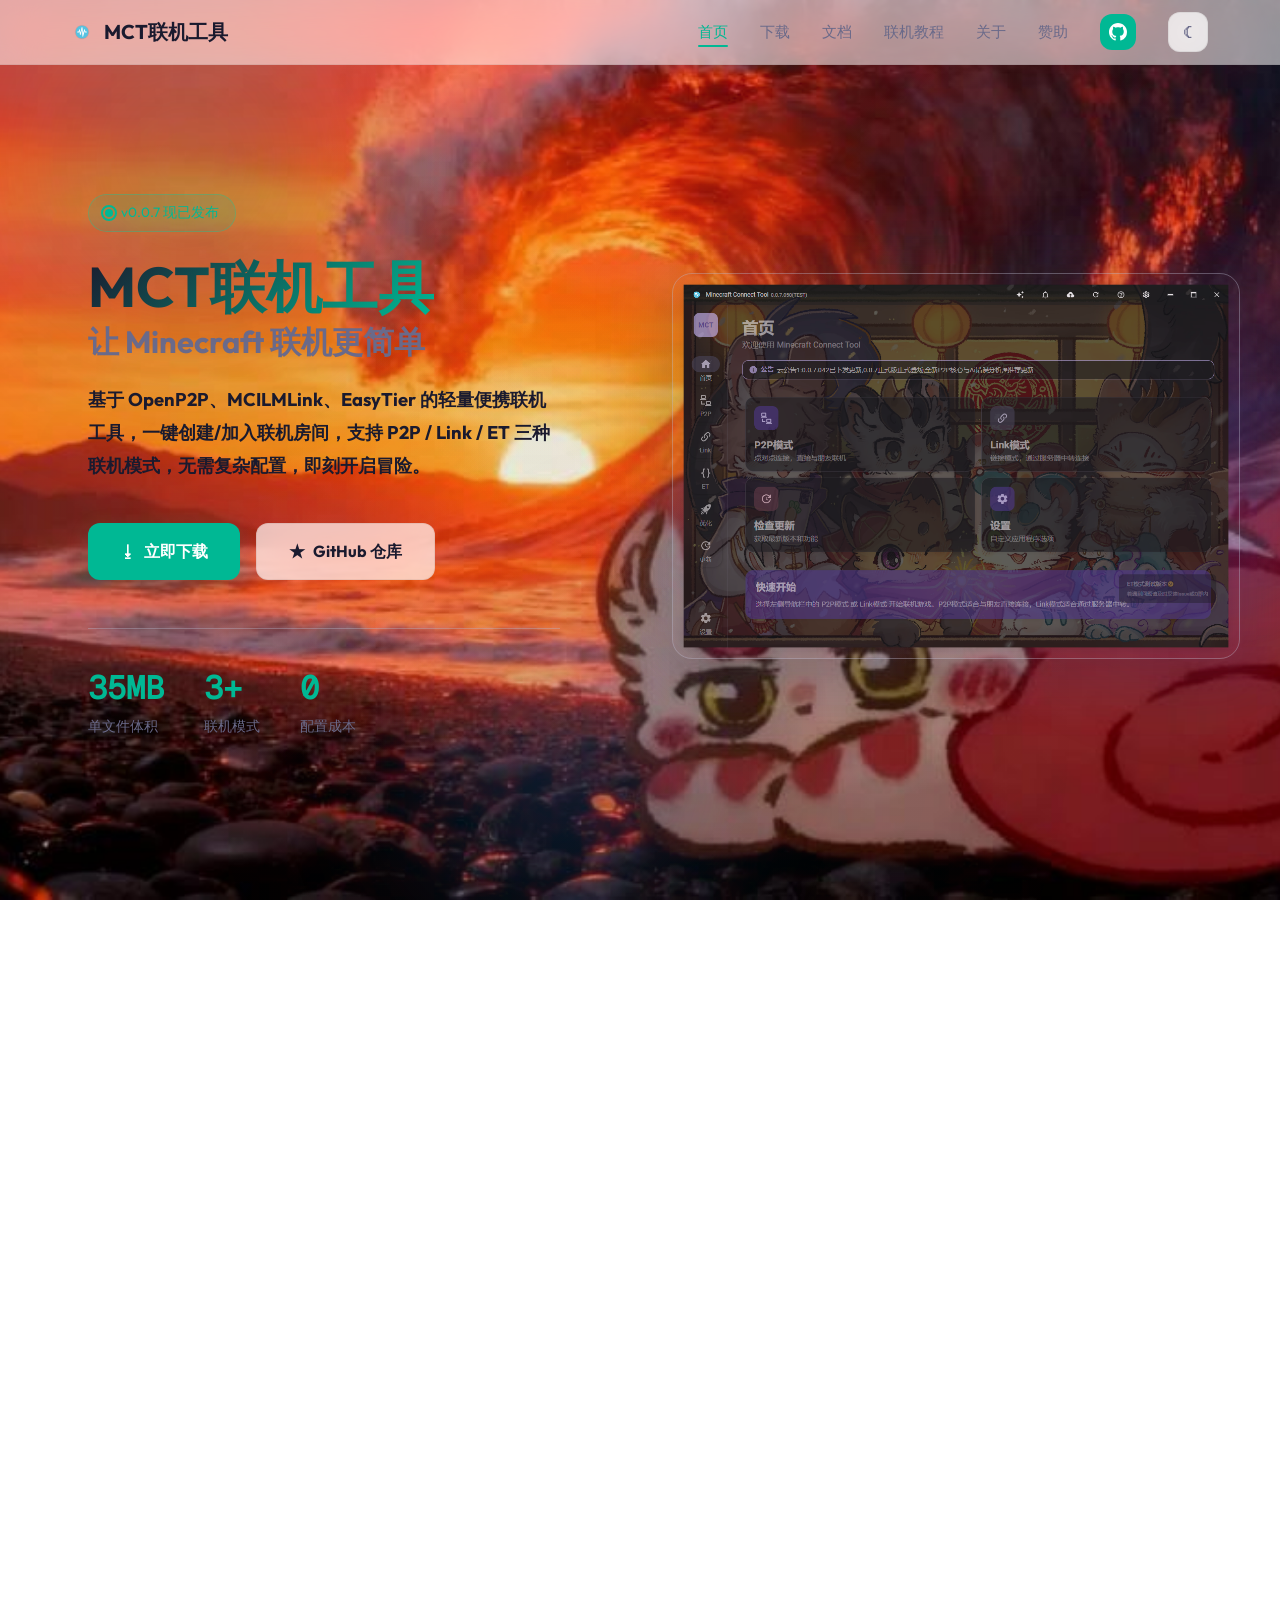
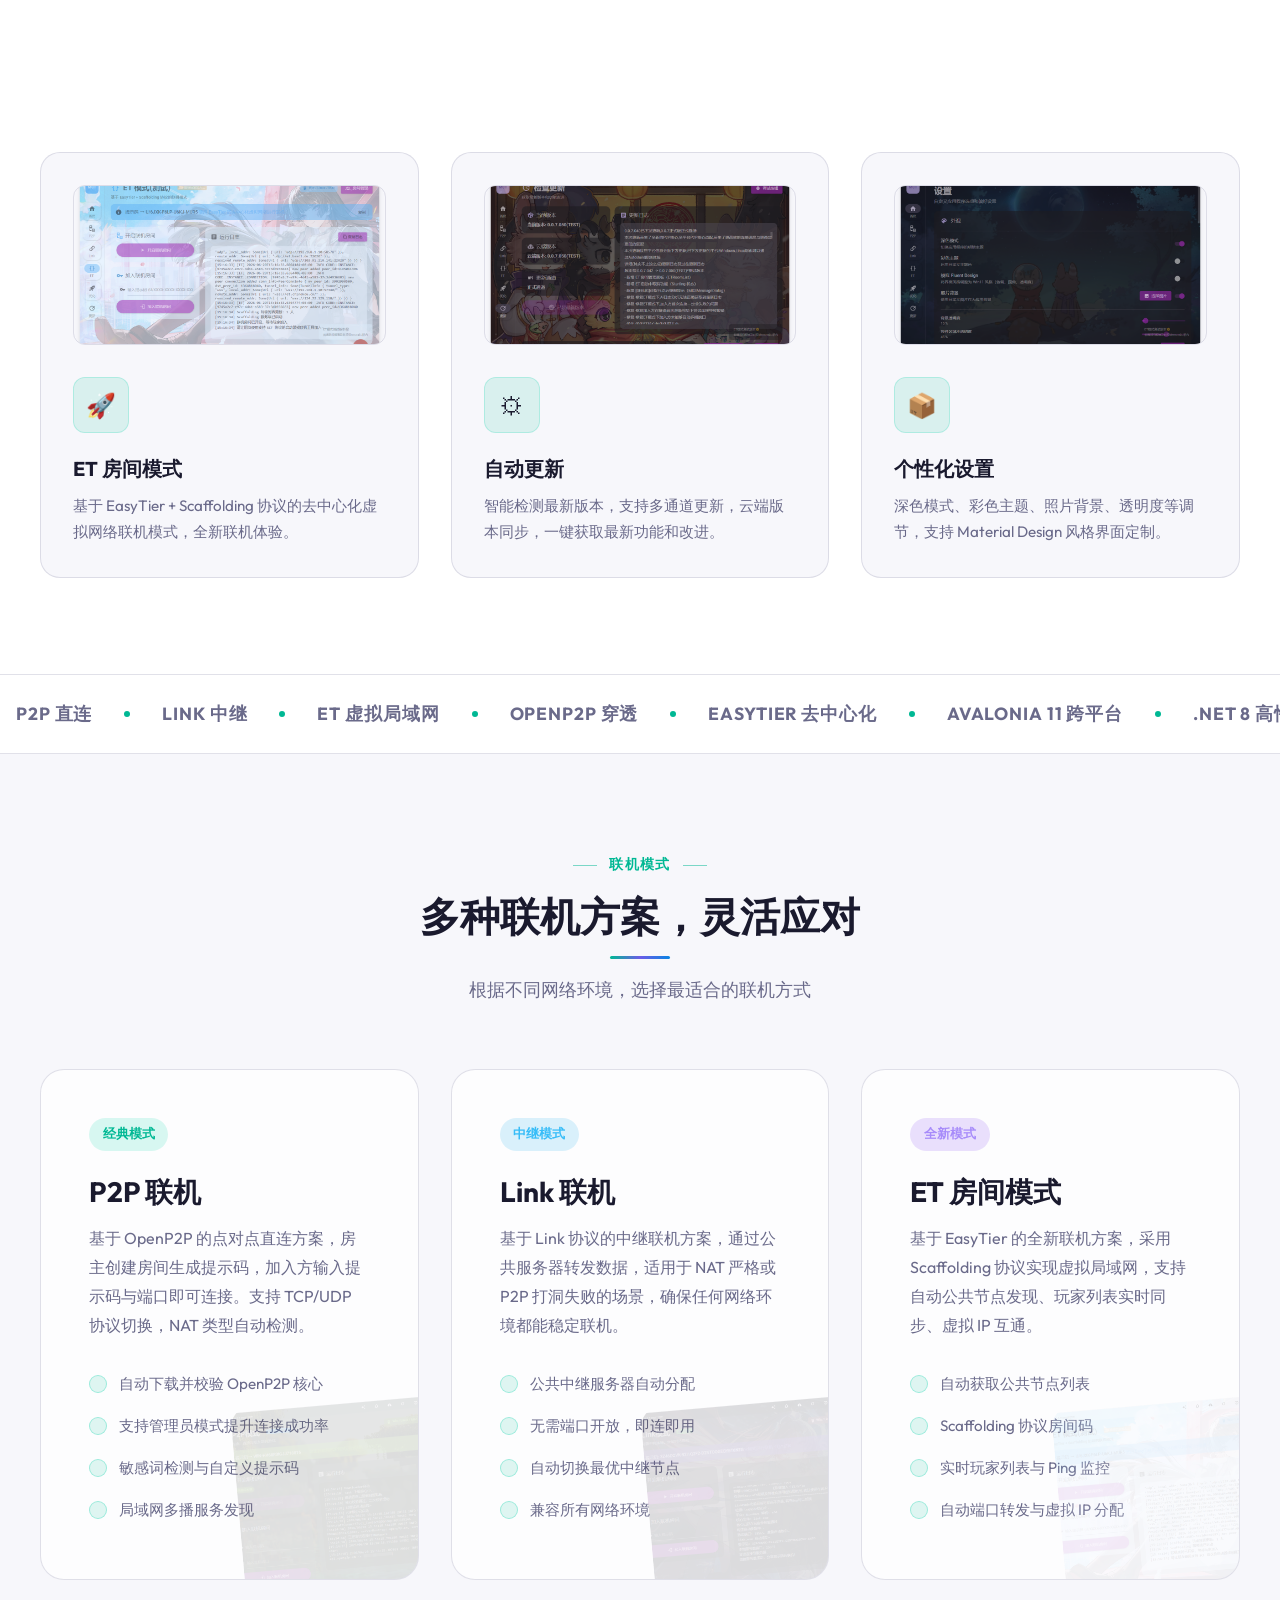
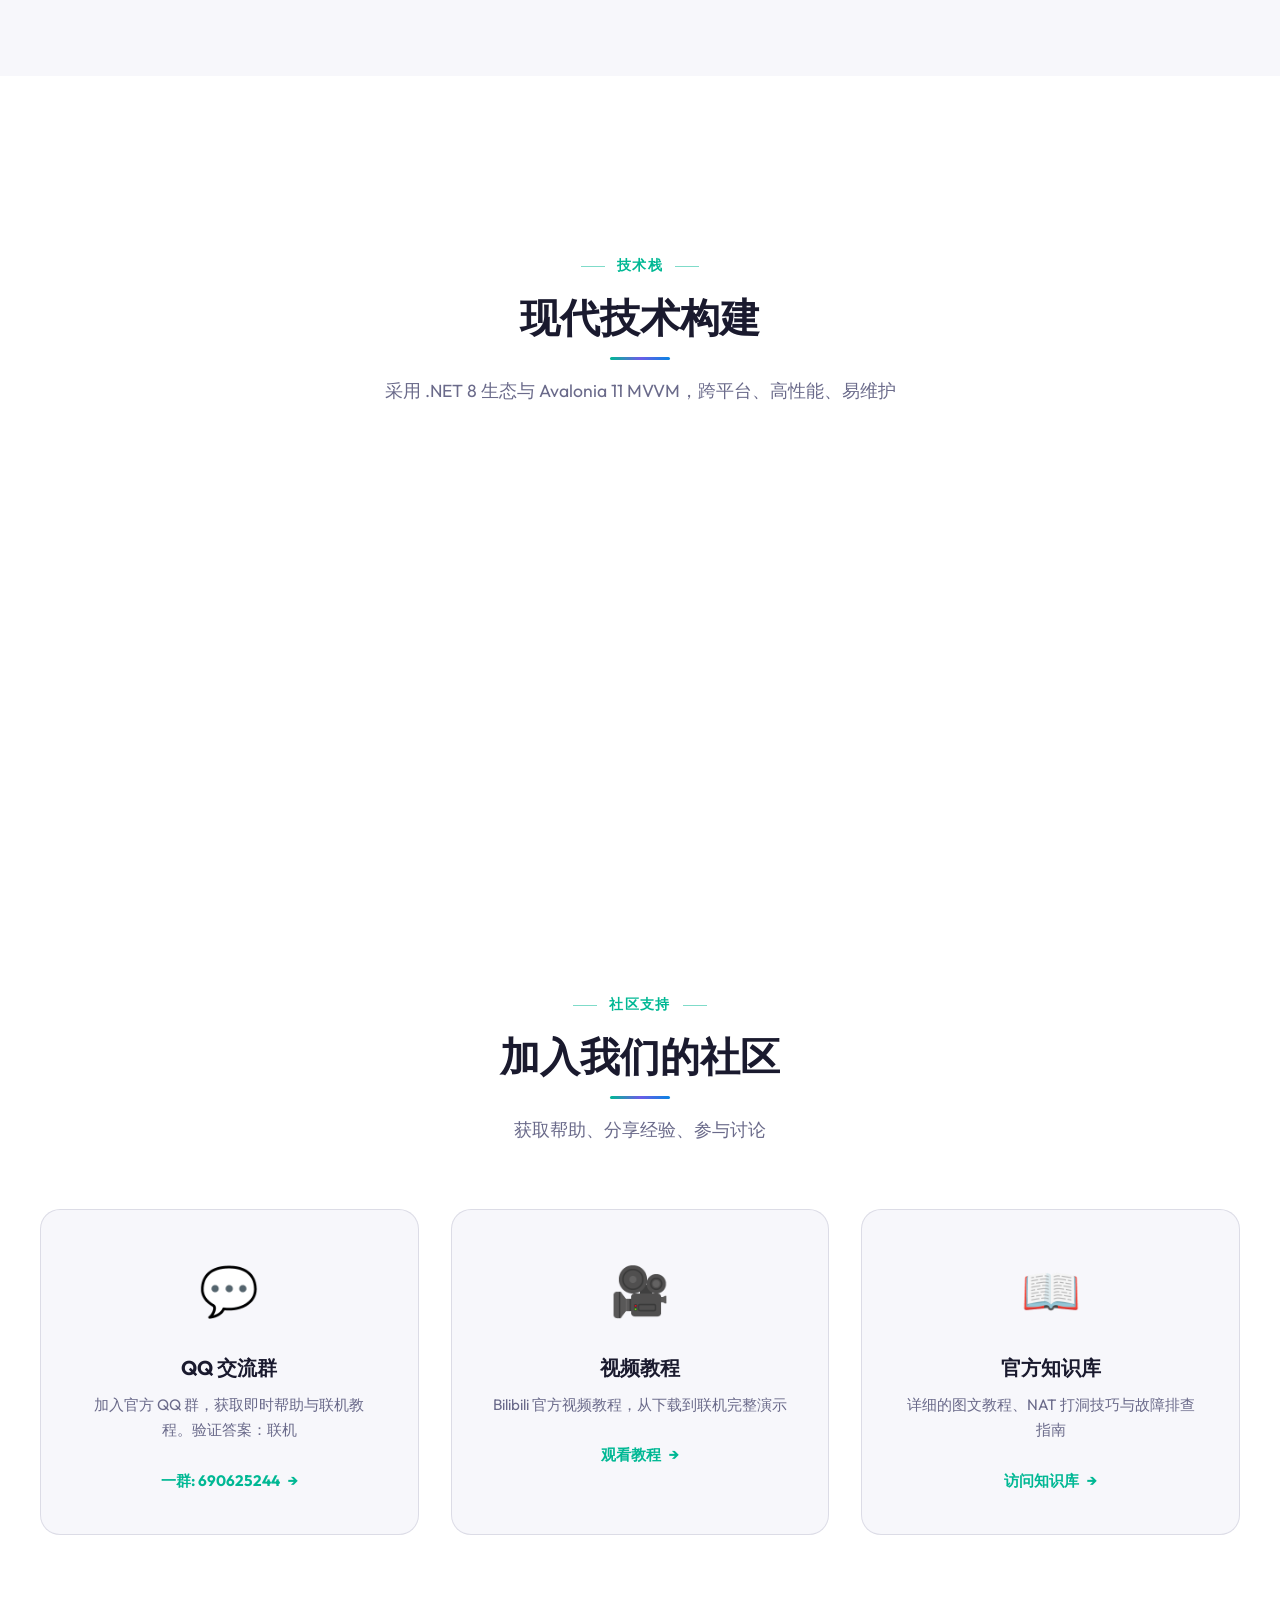
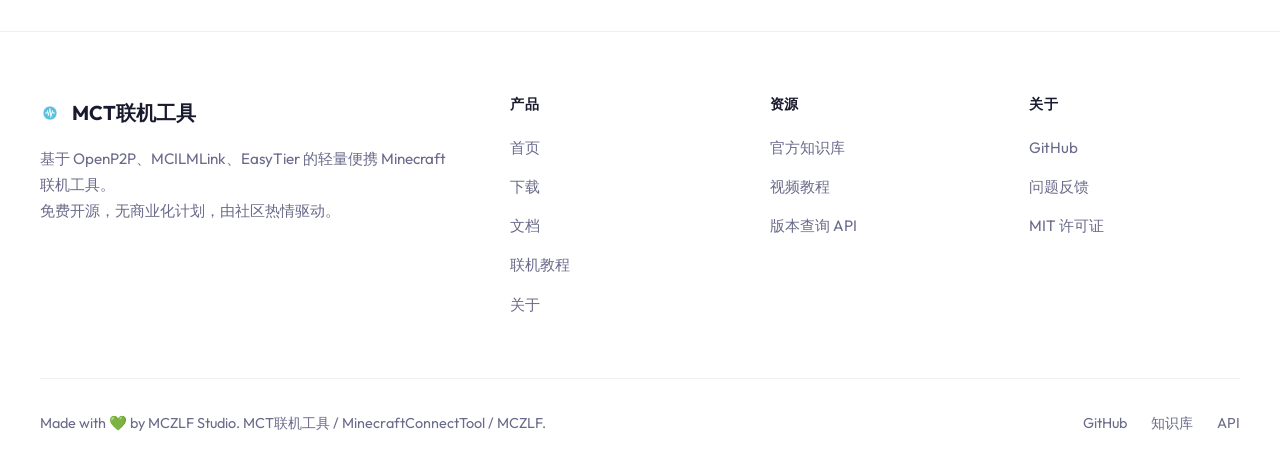
==== commit 8b3f1e75: "feat: 新增联机教程页面，包含P2P/Link/ET三种模式的房主与玩家教程" ====
--- a/index.html
+++ b/index.html
@@ -38,6 +38,7 @@
         <li><a href="/" class="active">首页</a></li>
         <li><a href="/download">下载</a></li>
         <li><a href="/docs">文档</a></li>
+        <li><a href="/tutorial">联机教程</a></li>
         <li><a href="/about">关于</a></li>
         <li><a href="https://ifdian.net/a/linfon18" target="_blank">赞助</a></li>
         <li><a href="https://github.com/MCZLF/MinecraftConnectTool" target="_blank" class="nav-cta" aria-label="GitHub" title="GitHub"><svg class="github-icon" viewBox="0 0 16 16" width="18" height="18" fill="currentColor"><path d="M8 0C3.58 0 0 3.58 0 8c0 3.54 2.29 6.53 5.47 7.59.4.07.55-.17.55-.38 0-.19-.01-.82-.01-1.49-2.01.37-2.53-.49-2.69-.94-.09-.23-.48-.94-.82-1.13-.28-.15-.68-.52-.01-.53.63-.01 1.08.58 1.23.82.72 1.21 1.87.87 2.33.66.07-.52.28-.87.51-1.07-1.78-.2-3.64-.89-3.64-3.95 0-.87.31-1.59.82-2.15-.08-.2-.36-1.02.08-2.12 0 0 .67-.21 2.2.82.64-.18 1.32-.27 2-.27s1.36.09 2 .27c1.53-1.04 2.2-.82 2.2-.82.44 1.1.16 1.92.08 2.12.51.56.82 1.27.82 2.15 0 3.07-1.87 3.75-3.65 3.95.29.25.54.73.54 1.48 0 1.07-.01 1.93-.01 2.2 0 .21.15.46.55.38A8.01 8.01 0 0 0 16 8c0-4.42-3.58-8-8-8z"/></svg></a></li>
@@ -330,6 +331,7 @@
             <li><a href="/">首页</a></li>
             <li><a href="/download">下载</a></li>
             <li><a href="/docs">文档</a></li>
+            <li><a href="/tutorial">联机教程</a></li>
             <li><a href="/about">关于</a></li>
           </ul>
         </div>
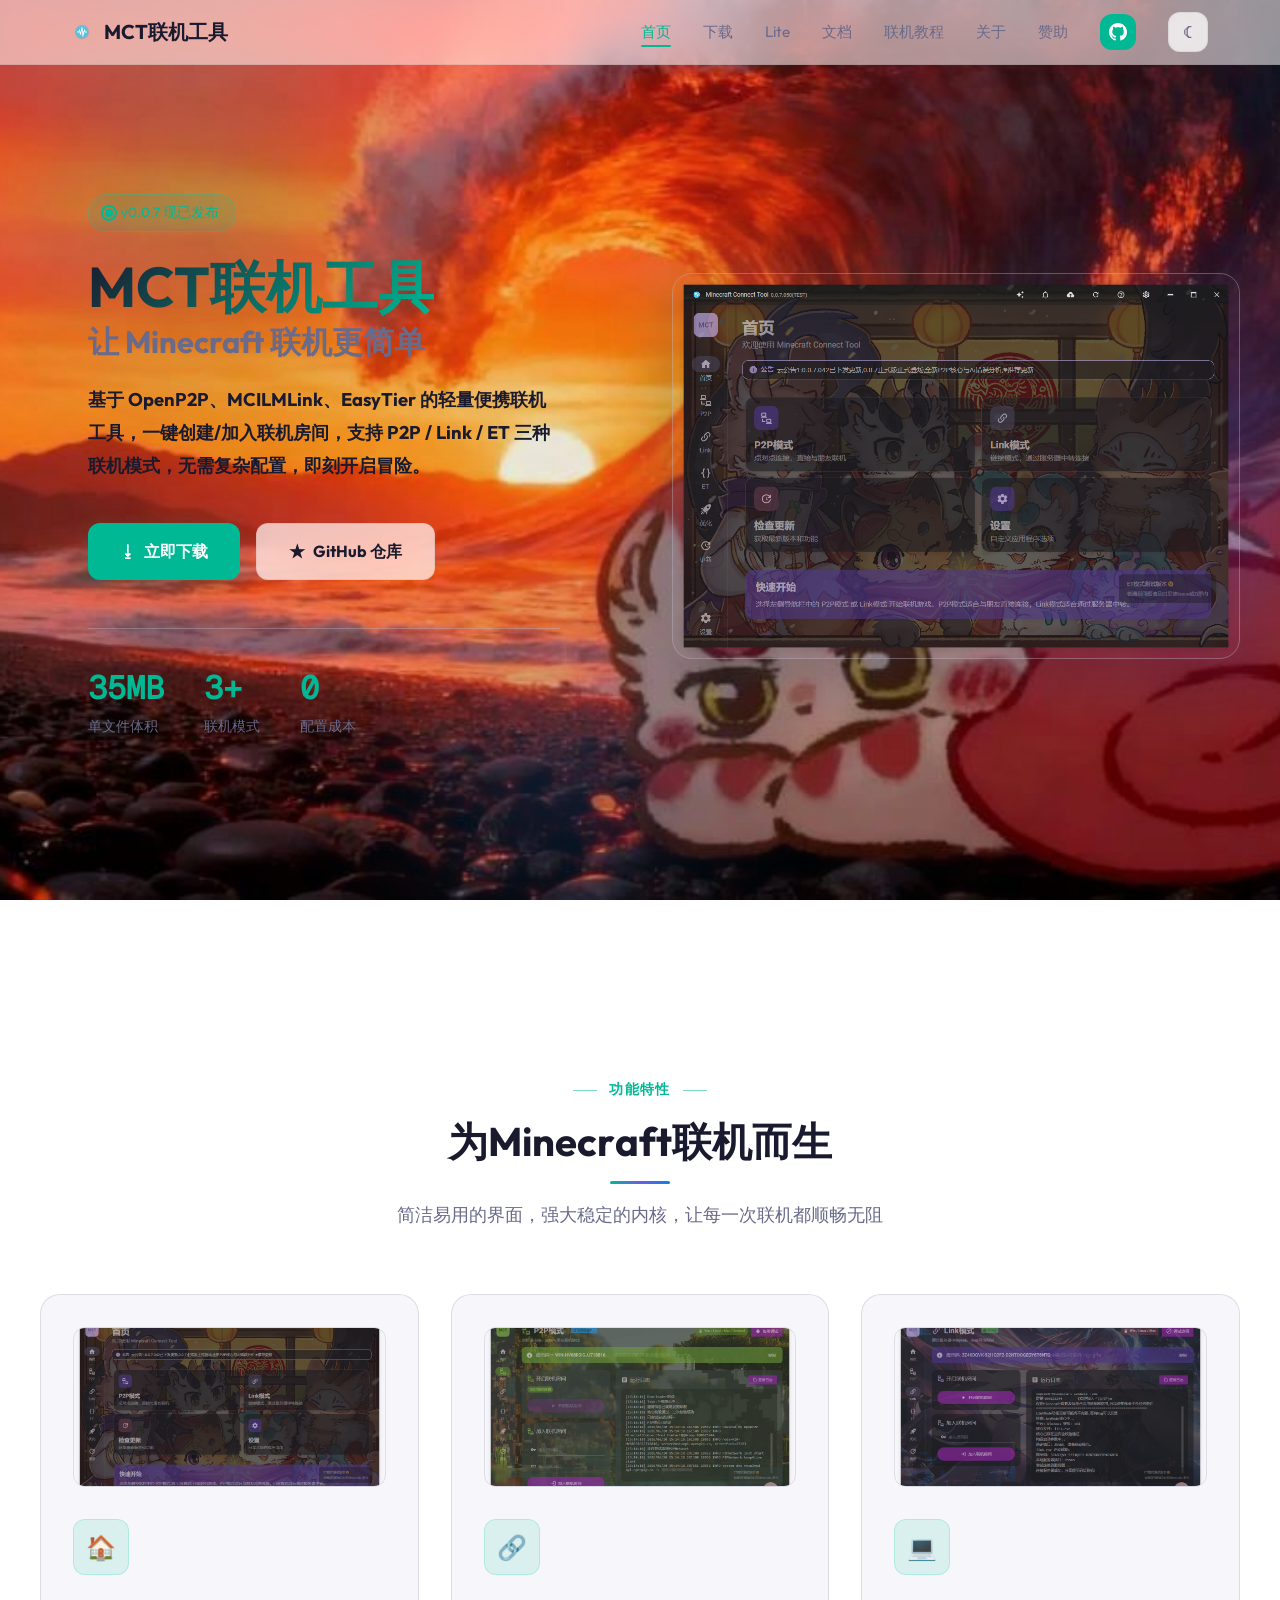
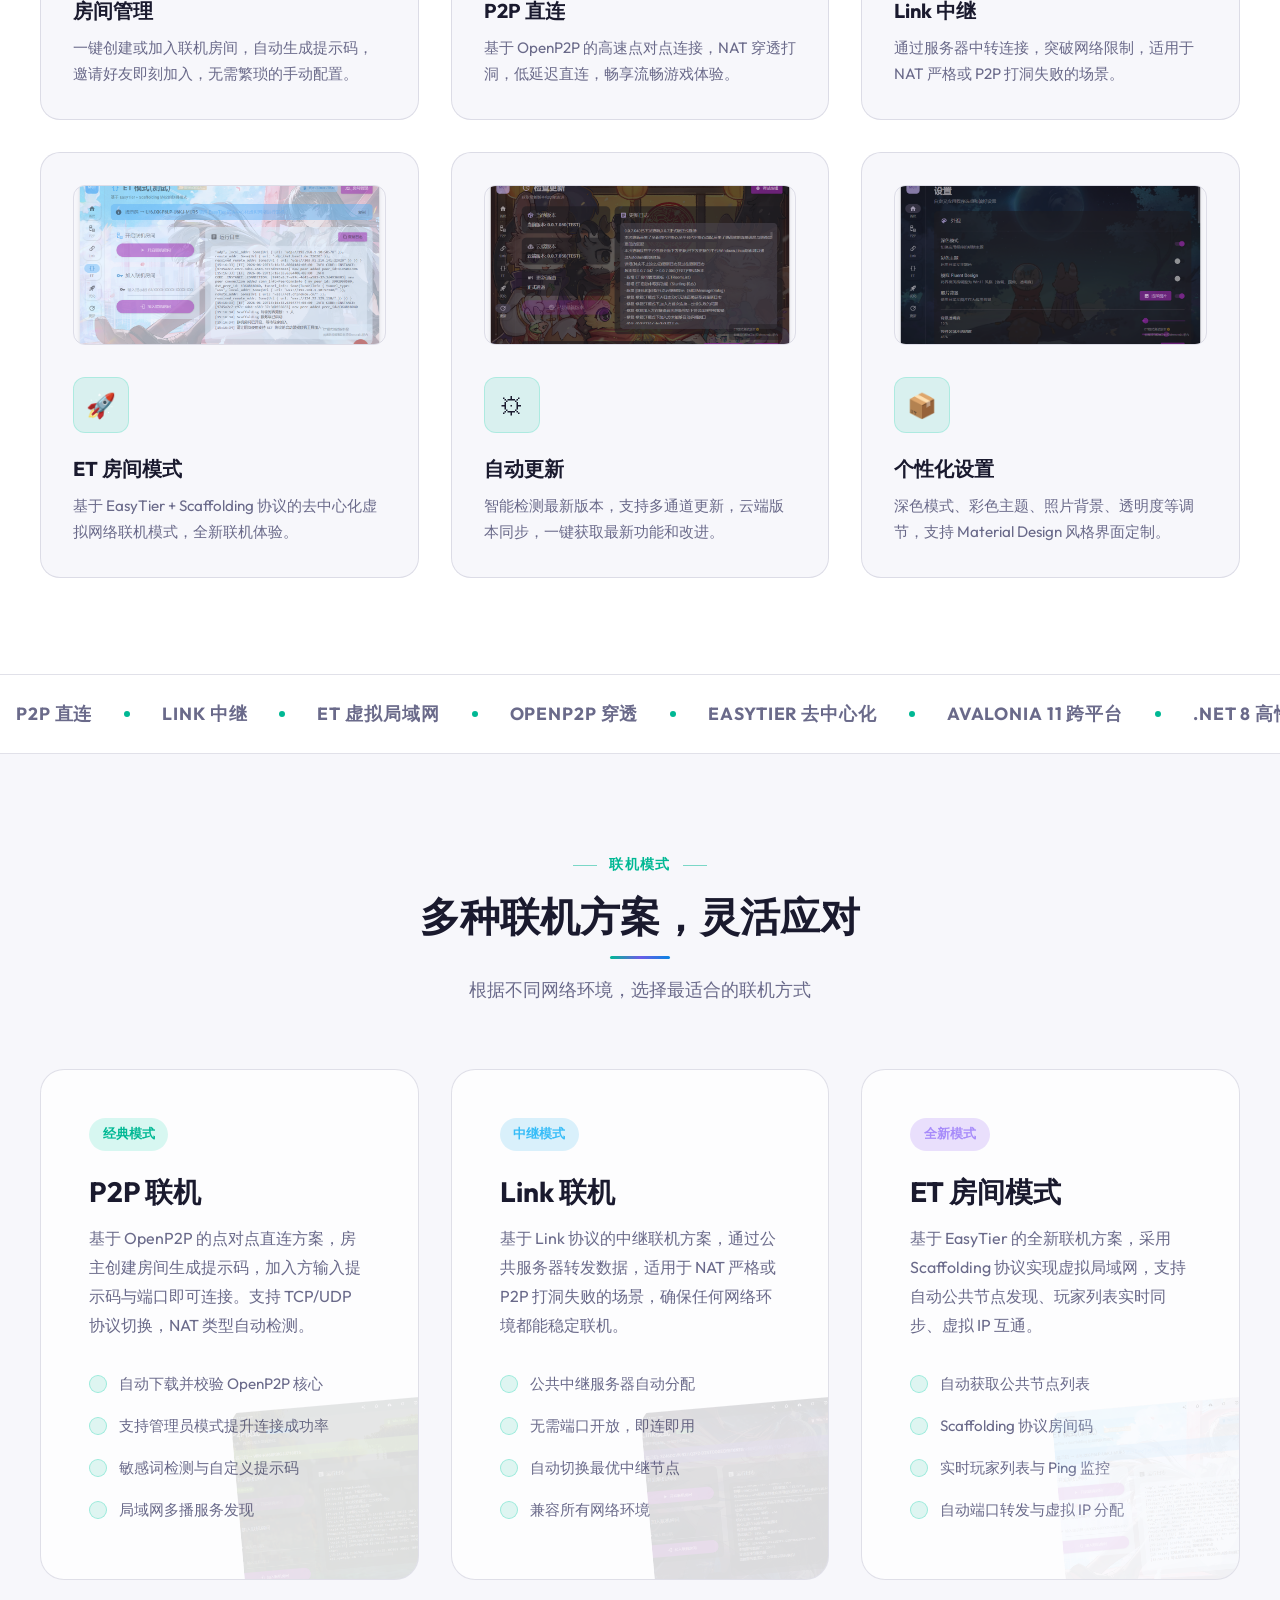
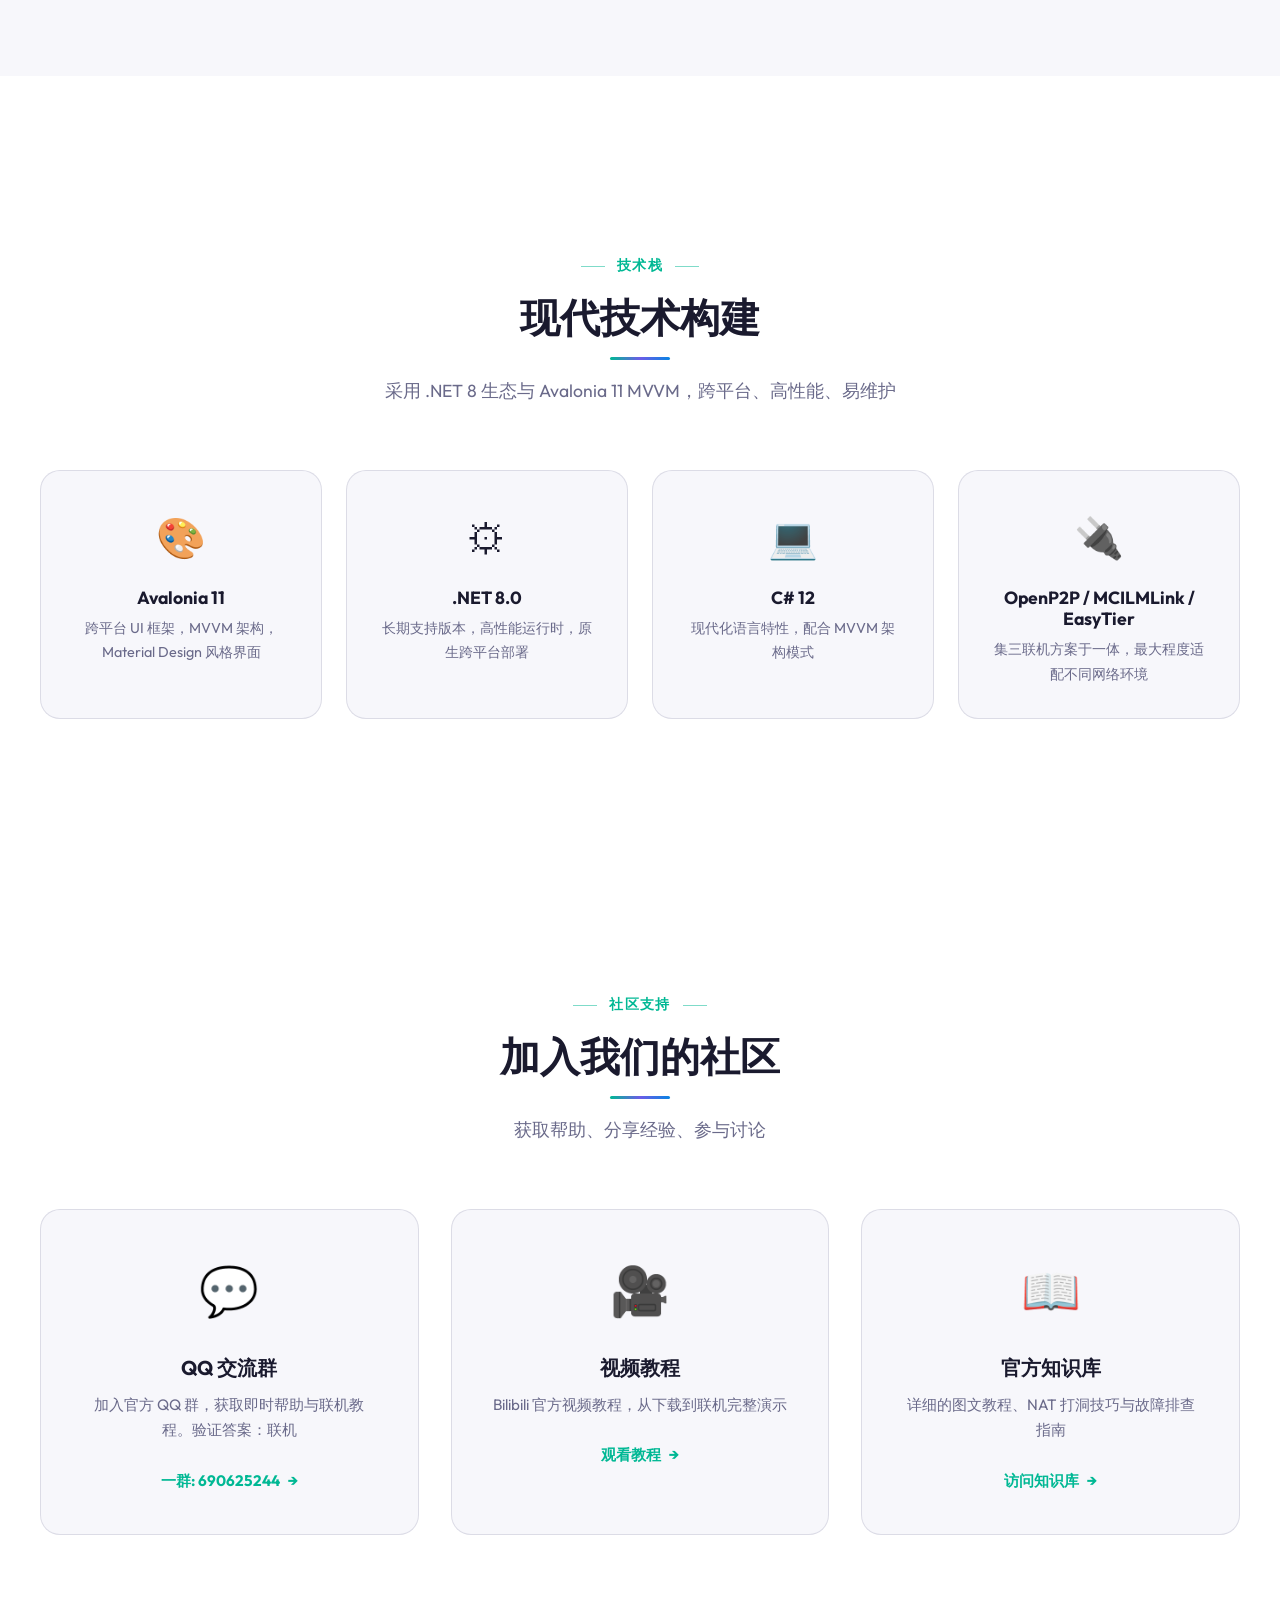
==== commit aaab96d5: "fix: 修复Lite截图路径，所有页面导航栏添加Lite链接" ====
--- a/index.html
+++ b/index.html
@@ -37,6 +37,7 @@
       <ul class="nav-links">
         <li><a href="/" class="active">首页</a></li>
         <li><a href="/download">下载</a></li>
+        <li><a href="/lite">Lite</a></li>
         <li><a href="/docs">文档</a></li>
         <li><a href="/tutorial">联机教程</a></li>
         <li><a href="/about">关于</a></li>
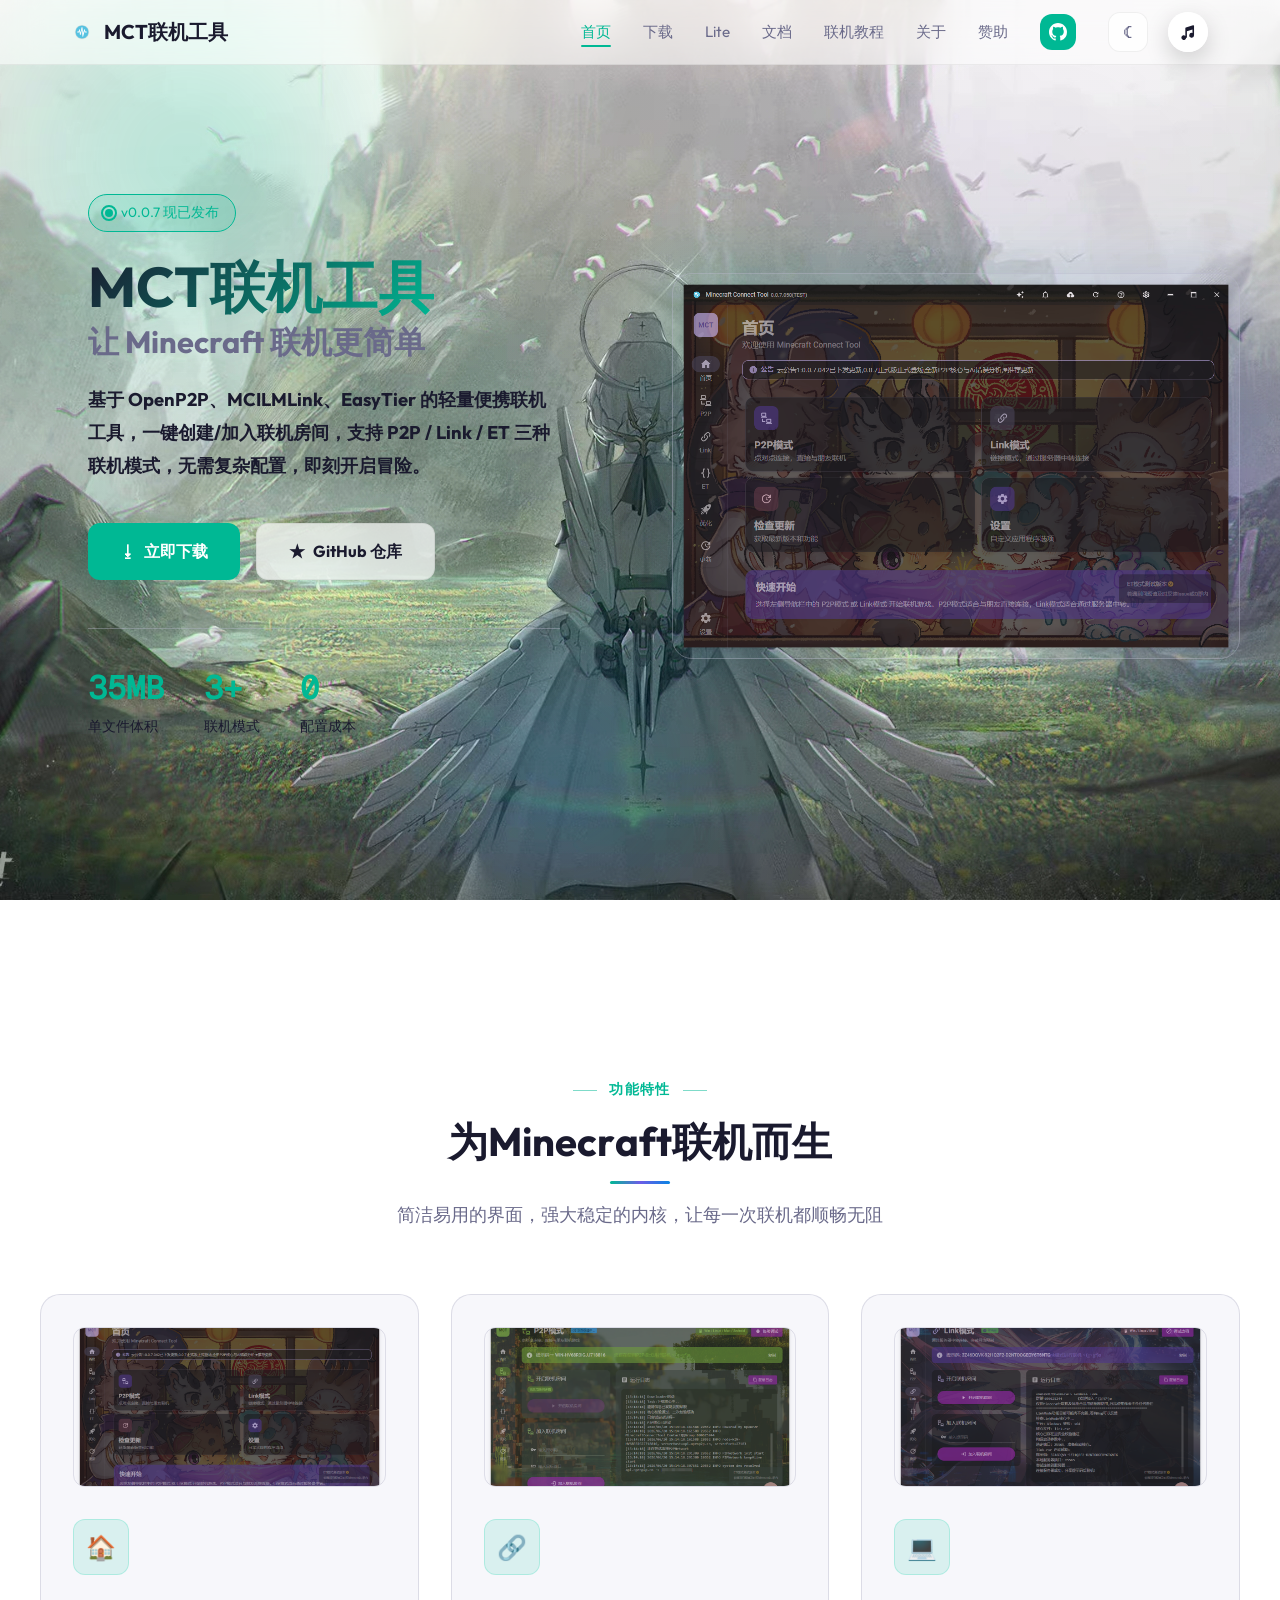
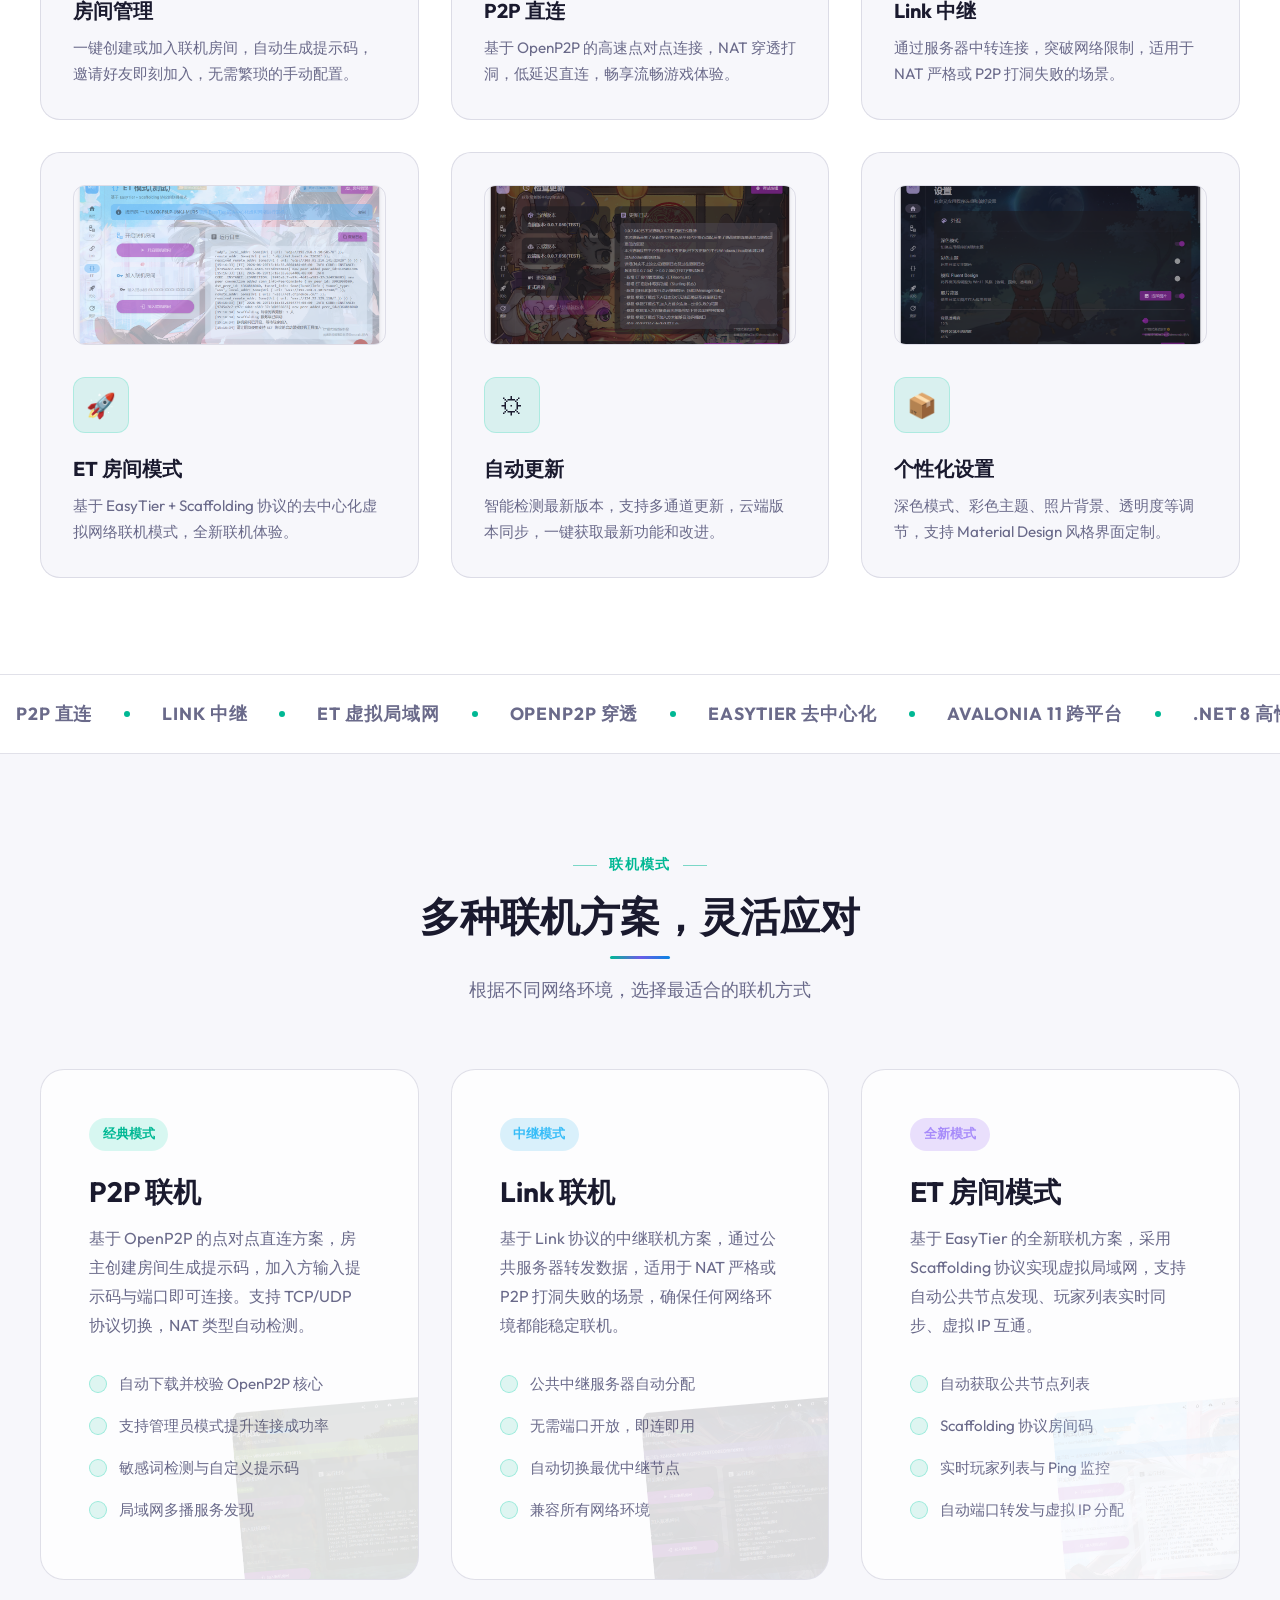
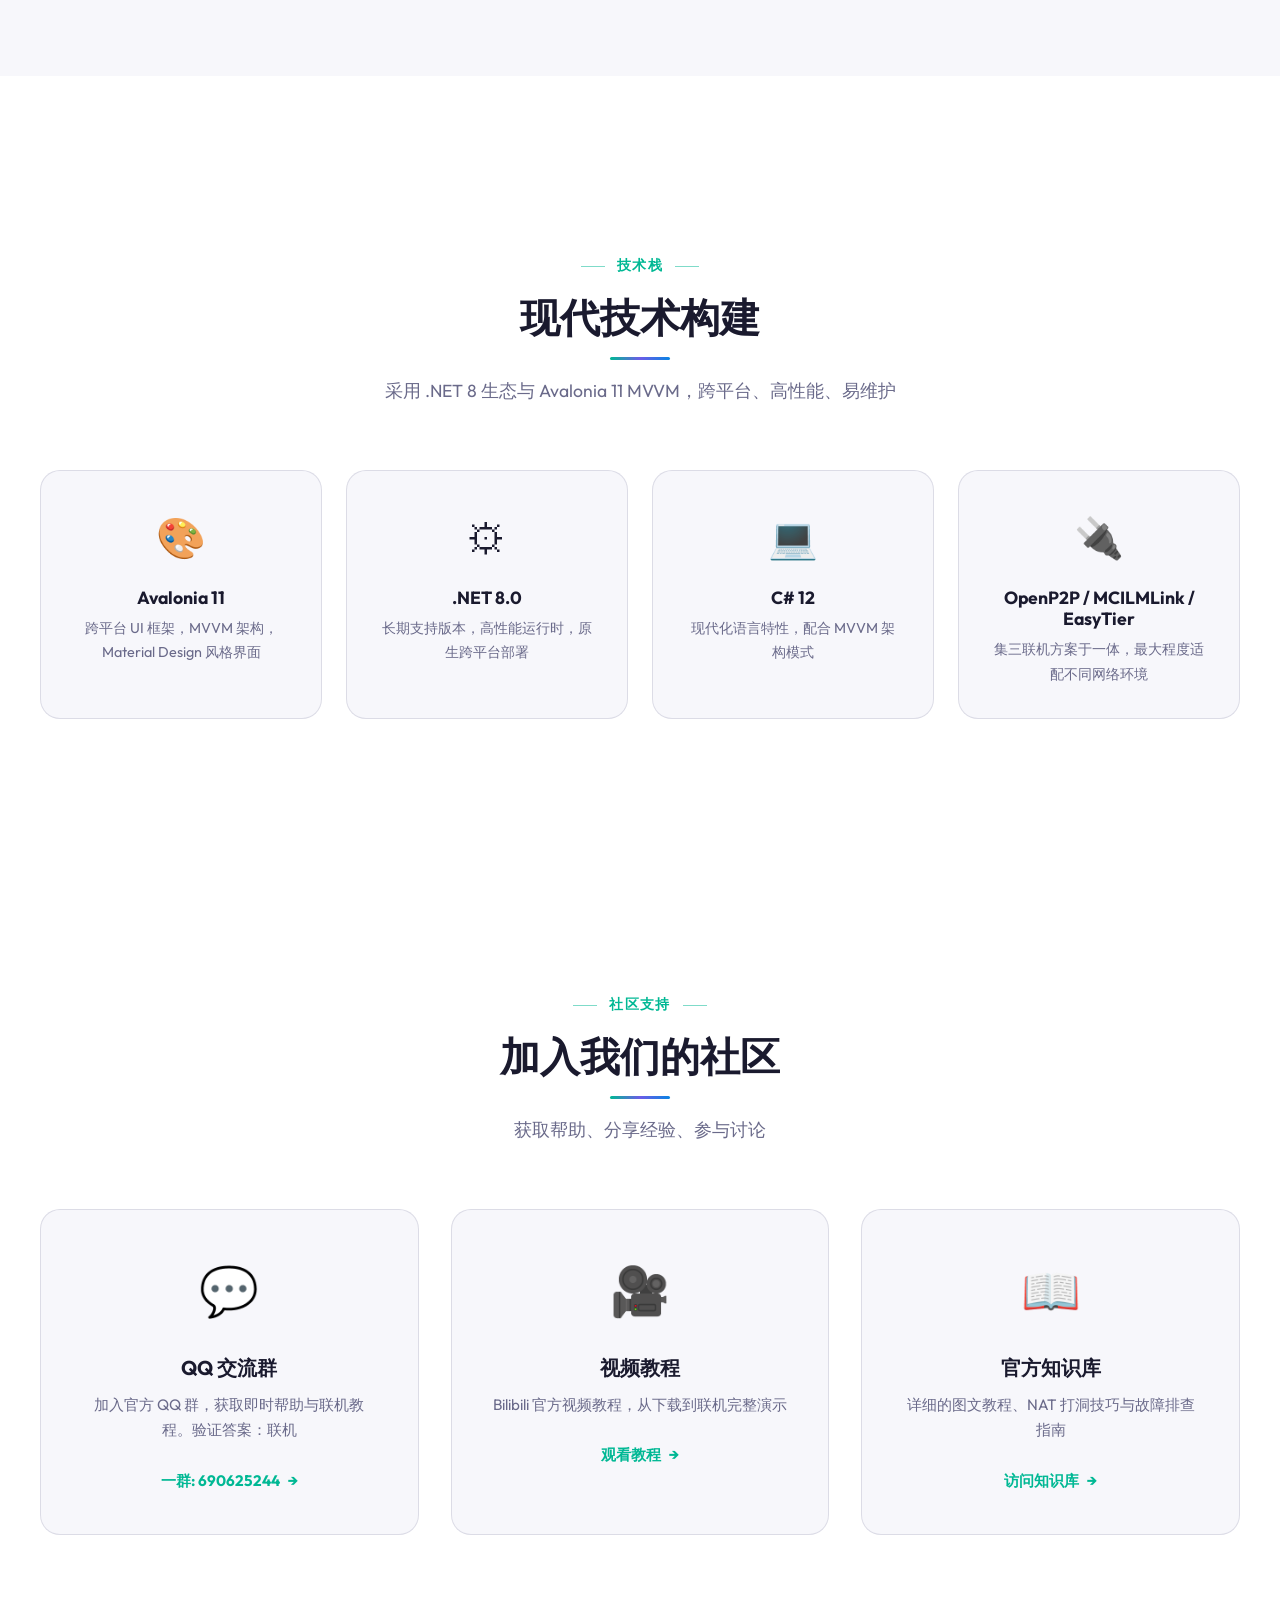
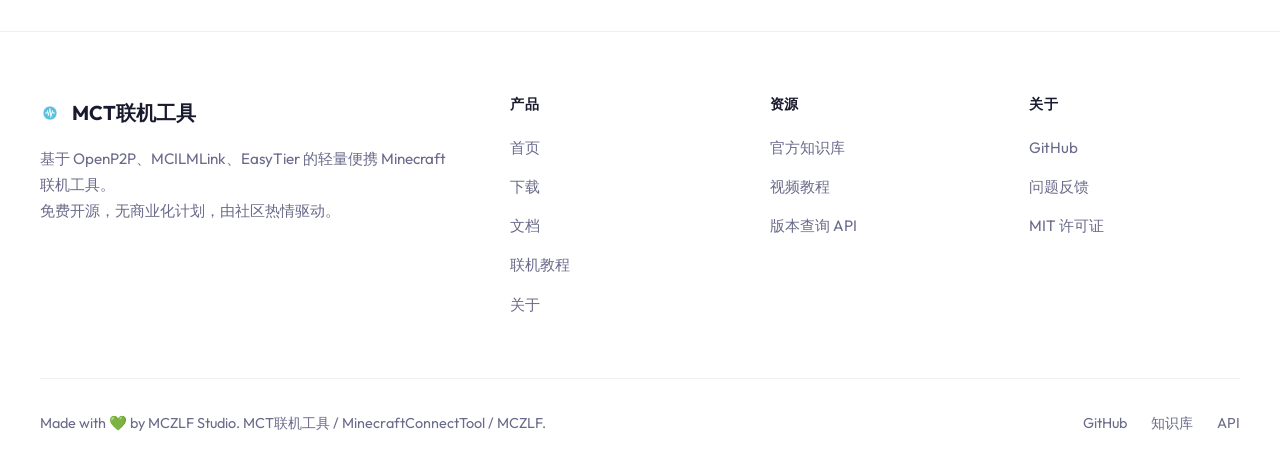
==== commit cdb666d5: "Add SEO: robots.txt, sitemap.xml, OG/Twitter Card tags, JSON-LD structured data" ====
--- a/index.html
+++ b/index.html
@@ -16,13 +16,37 @@
   <meta property="og:title" content="MCT联机工具 - MinecraftConnectTool">
   <meta property="og:description" content="基于OpenP2P的轻量便携Minecraft联机工具，一键创建/加入联机房间">
   <meta property="og:type" content="website">
-  <meta property="og:url" content="https://github.com/MCZLF/MinecraftConnectTool">
+  <meta property="og:url" content="https://mct.mczlf.loft.games/">
+  <meta property="og:site_name" content="MCT联机工具">
+  <meta property="og:locale" content="zh_CN">
   <meta name="twitter:card" content="summary_large_image">
-  <link rel="canonical" href="https://github.com/MCZLF/MinecraftConnectTool">
+  <meta name="twitter:title" content="MCT联机工具 - MinecraftConnectTool">
+  <meta name="twitter:description" content="基于OpenP2P的轻量便携Minecraft联机工具，一键创建/加入联机房间">
+  <link rel="canonical" href="https://mct.mczlf.loft.games/">
   <link rel="icon" type="image/x-icon" href="assets/favicon.ico">
   <link rel="stylesheet" href="css/main.css">
   <link rel="stylesheet" href="css/animations.css">
   <link rel="stylesheet" href="css/home.css">
+  <script type="application/ld+json">
+  {
+    "@context": "https://schema.org",
+    "@type": "SoftwareApplication",
+    "name": "MCT联机工具",
+    "alternateName": "MinecraftConnectTool",
+    "description": "基于OpenP2P的轻量便携Minecraft联机工具，一键创建/加入联机房间",
+    "applicationCategory": "GameApplication",
+    "operatingSystem": "Windows, Linux, macOS, Android",
+    "author": {
+      "@type": "Organization",
+      "name": "MCZLF Studio"
+    },
+    "offers": {
+      "@type": "Offer",
+      "price": "0",
+      "priceCurrency": "CNY"
+    }
+  }
+  </script>
 </head>
 <body>
   <div id="scroll-progress"></div>
--- a/css/main.css
+++ b/css/main.css
@@ -445,6 +445,94 @@
   font-size: 1.1rem;
 }
 
+.music-control {
+  position: relative;
+  display: flex;
+  align-items: center;
+  margin-left: -0.75rem;
+}
+
+.music-control.is-floating {
+  position: fixed;
+  top: 12px;
+  right: 12px;
+  z-index: 1200;
+  margin-left: 0;
+}
+
+.music-toggle {
+  width: 40px;
+  height: 40px;
+  border-radius: 50%;
+  border: 1px solid rgba(255,255,255,0.72);
+  background: rgba(255,255,255,0.92);
+  color: #1a1a2e;
+  display: inline-flex;
+  align-items: center;
+  justify-content: center;
+  cursor: pointer;
+  box-shadow: 0 8px 24px rgba(0,0,0,0.18);
+  transition: transform var(--transition-fast), box-shadow var(--transition-fast), opacity var(--transition-fast);
+  backdrop-filter: blur(16px) saturate(1.2);
+  -webkit-backdrop-filter: blur(16px) saturate(1.2);
+}
+
+.music-toggle:hover {
+  transform: translateY(-1px) scale(1.04);
+  box-shadow: 0 12px 32px rgba(0,0,0,0.24);
+}
+
+.music-toggle svg {
+  width: 19px;
+  height: 19px;
+  display: block;
+}
+
+.music-control.is-paused .music-toggle {
+  opacity: 0.72;
+}
+
+.music-volume-panel {
+  position: absolute;
+  top: 48px;
+  right: 0;
+  display: flex;
+  align-items: center;
+  gap: 0.65rem;
+  min-width: 156px;
+  padding: 0.75rem 0.85rem;
+  border: var(--glass-border);
+  border-radius: var(--radius-md);
+  background: var(--bg-glass);
+  color: var(--ink);
+  box-shadow: var(--shadow-md);
+  opacity: 0;
+  pointer-events: none;
+  transform: translateY(-8px);
+  transition: opacity var(--transition-fast), transform var(--transition-fast);
+  backdrop-filter: var(--glass-blur);
+  -webkit-backdrop-filter: var(--glass-blur);
+}
+
+.music-control:hover .music-volume-panel,
+.music-control:focus-within .music-volume-panel {
+  opacity: 1;
+  pointer-events: auto;
+  transform: translateY(0);
+}
+
+.music-volume-panel span {
+  font-size: 0.8rem;
+  color: var(--muted);
+  white-space: nowrap;
+}
+
+.music-volume-panel input {
+  width: 92px;
+  accent-color: var(--accent);
+  cursor: pointer;
+}
+
 /* ===== Footer ===== */
 footer {
   background: var(--bg-glass);
@@ -721,4 +809,18 @@
   section { 
     padding: 4rem 1.5rem; 
   }
-}
+
+  .music-control.is-floating {
+    top: 10px;
+    right: 10px;
+  }
+
+  .music-toggle {
+    width: 36px;
+    height: 36px;
+  }
+
+  .music-volume-panel {
+    top: 44px;
+  }
+}
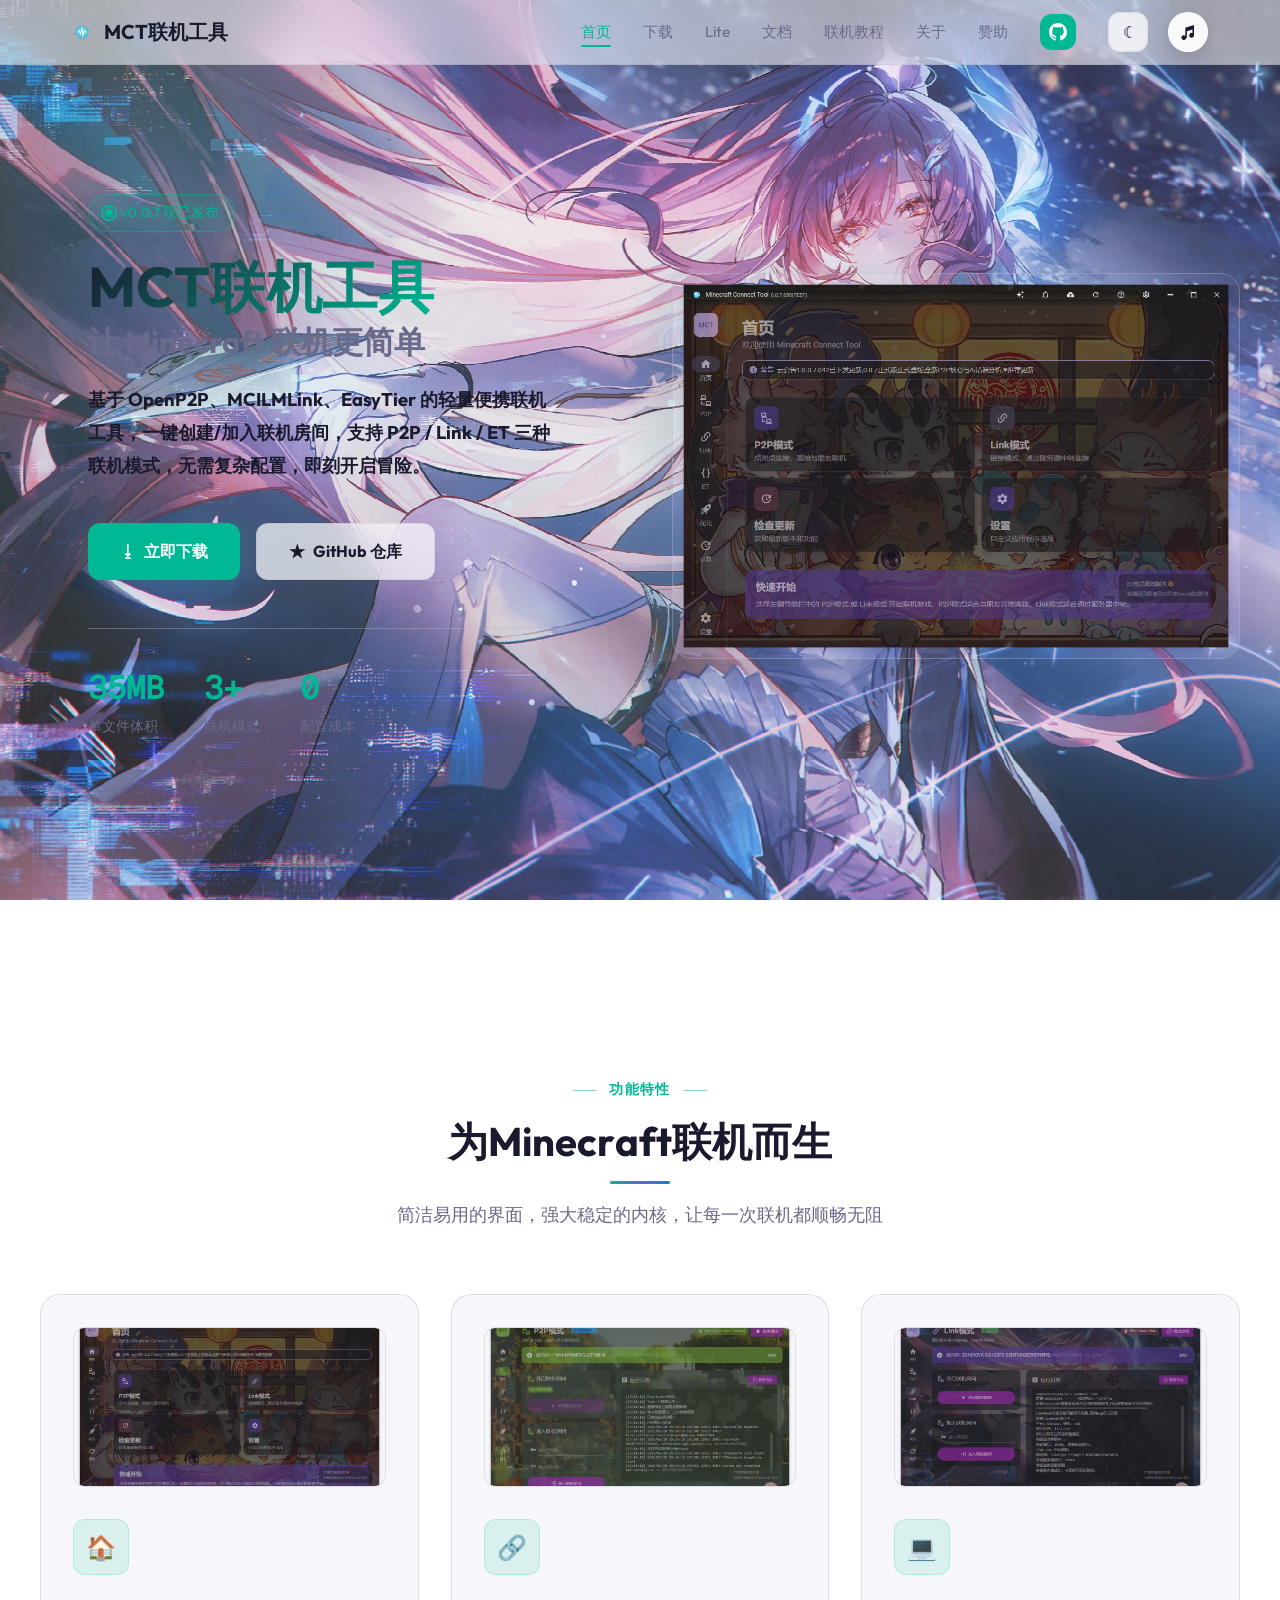
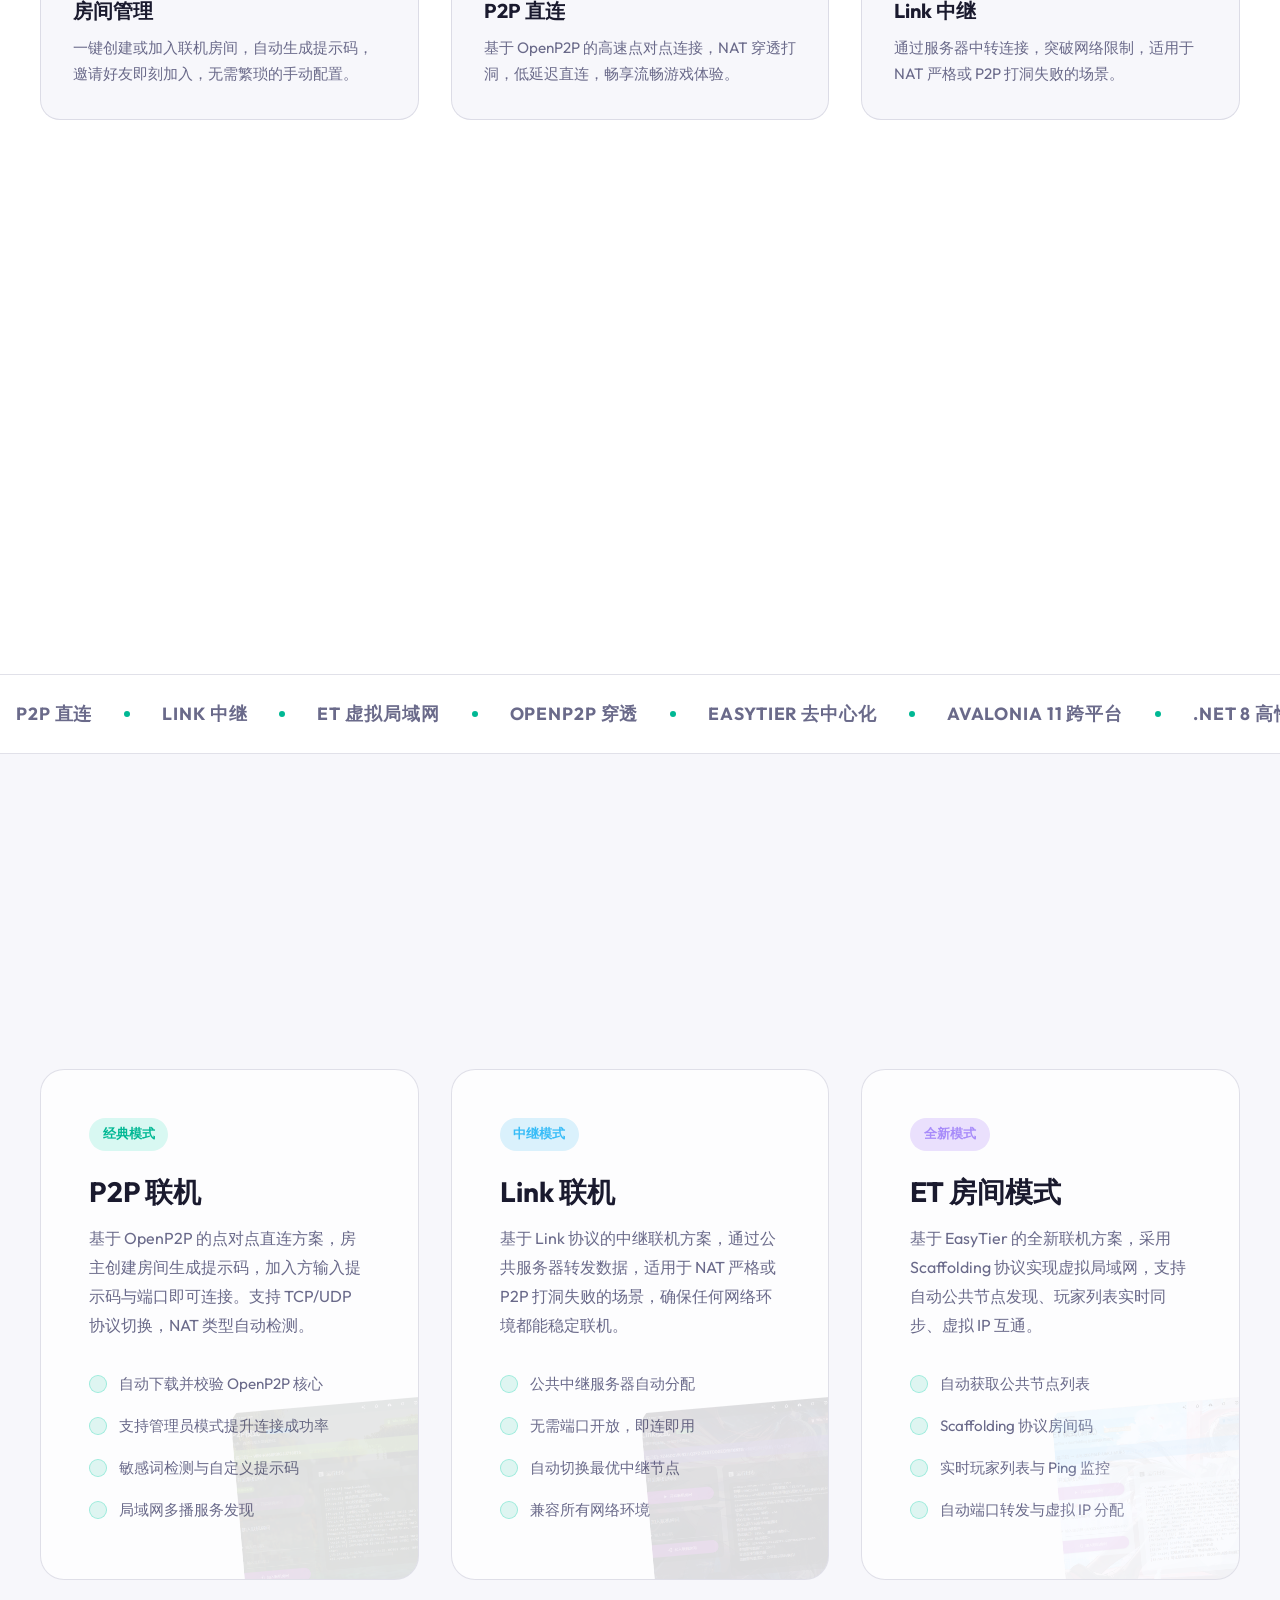
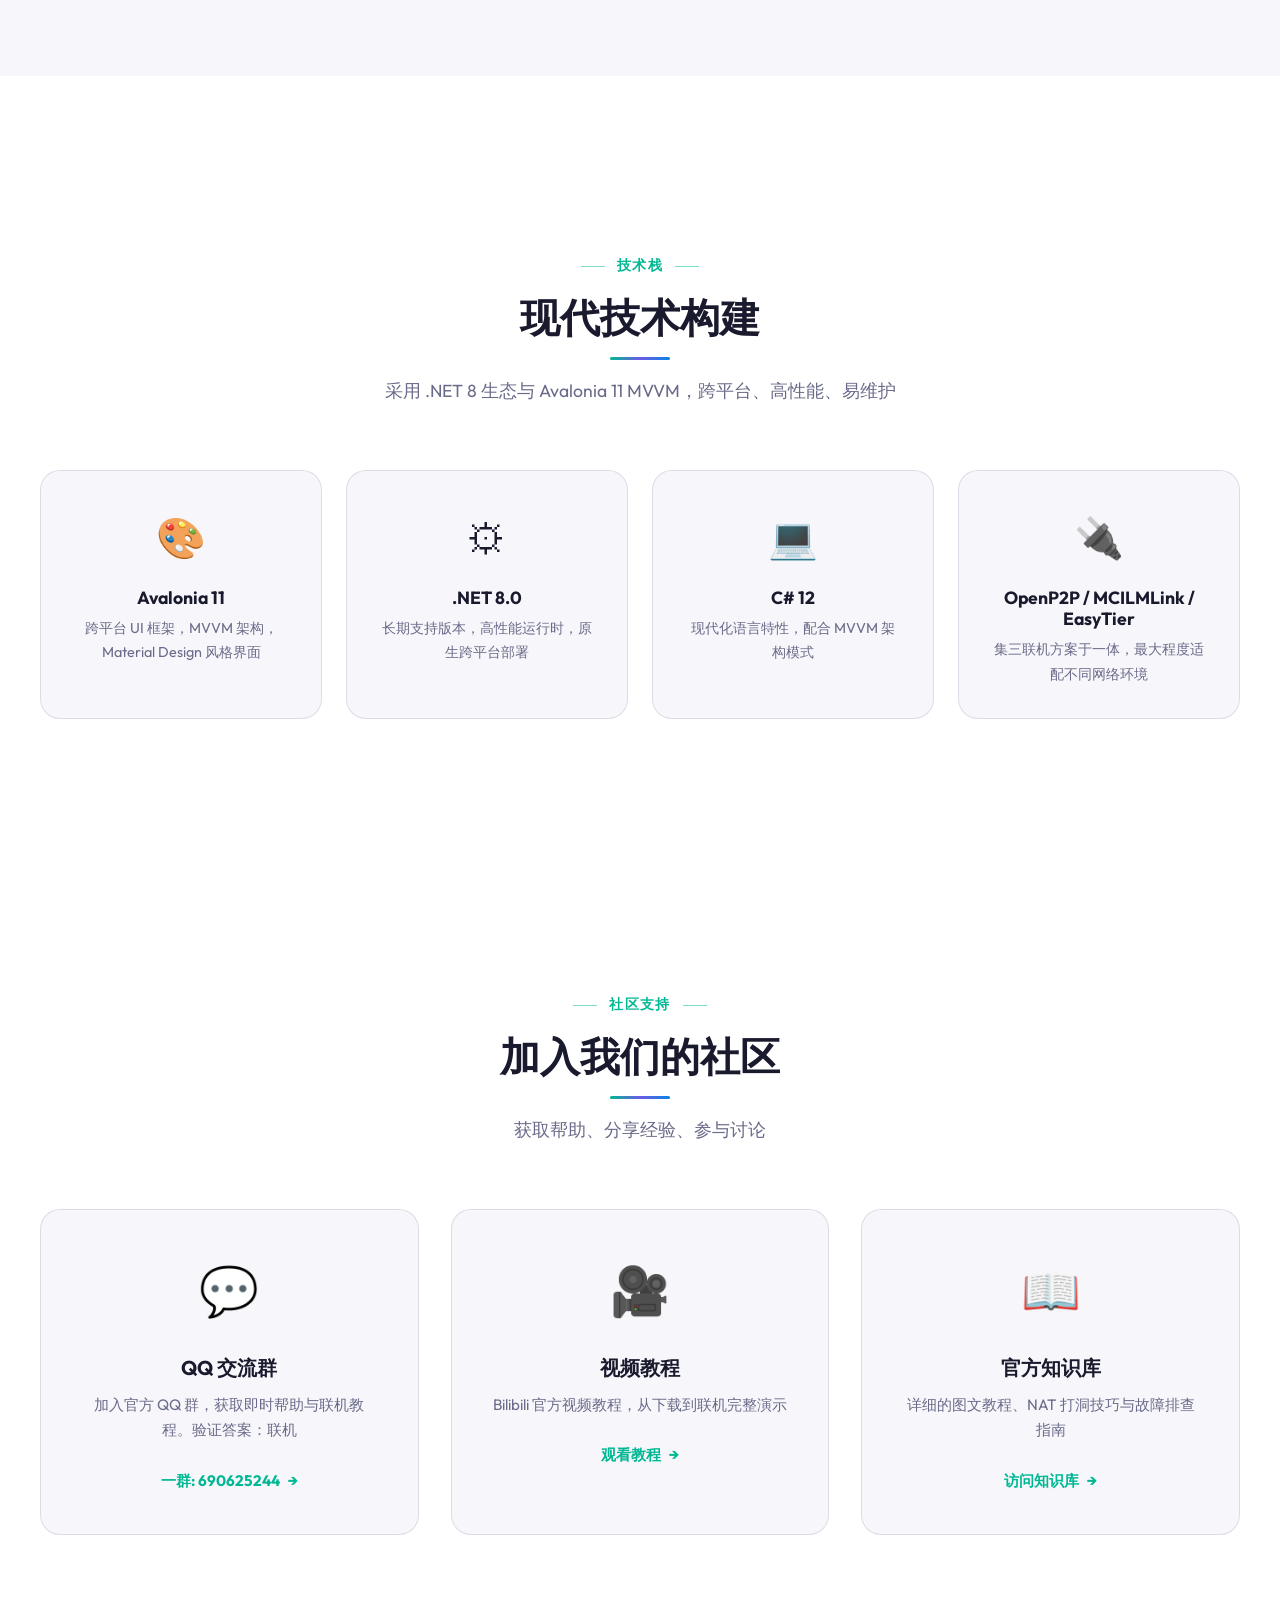
==== commit 1c434d7f: "Fix SEO: correct domain from mct.mczlf.loft.games to mct.loft.games in sitemap, canonical, OG tags" ====
--- a/index.html
+++ b/index.html
@@ -16,13 +16,13 @@
   <meta property="og:title" content="MCT联机工具 - MinecraftConnectTool">
   <meta property="og:description" content="基于OpenP2P的轻量便携Minecraft联机工具，一键创建/加入联机房间">
   <meta property="og:type" content="website">
-  <meta property="og:url" content="https://mct.mczlf.loft.games/">
+  <meta property="og:url" content="https://mct.loft.games/">
   <meta property="og:site_name" content="MCT联机工具">
   <meta property="og:locale" content="zh_CN">
   <meta name="twitter:card" content="summary_large_image">
   <meta name="twitter:title" content="MCT联机工具 - MinecraftConnectTool">
   <meta name="twitter:description" content="基于OpenP2P的轻量便携Minecraft联机工具，一键创建/加入联机房间">
-  <link rel="canonical" href="https://mct.mczlf.loft.games/">
+  <link rel="canonical" href="https://mct.loft.games/">
   <link rel="icon" type="image/x-icon" href="assets/favicon.ico">
   <link rel="stylesheet" href="css/main.css">
   <link rel="stylesheet" href="css/animations.css">
